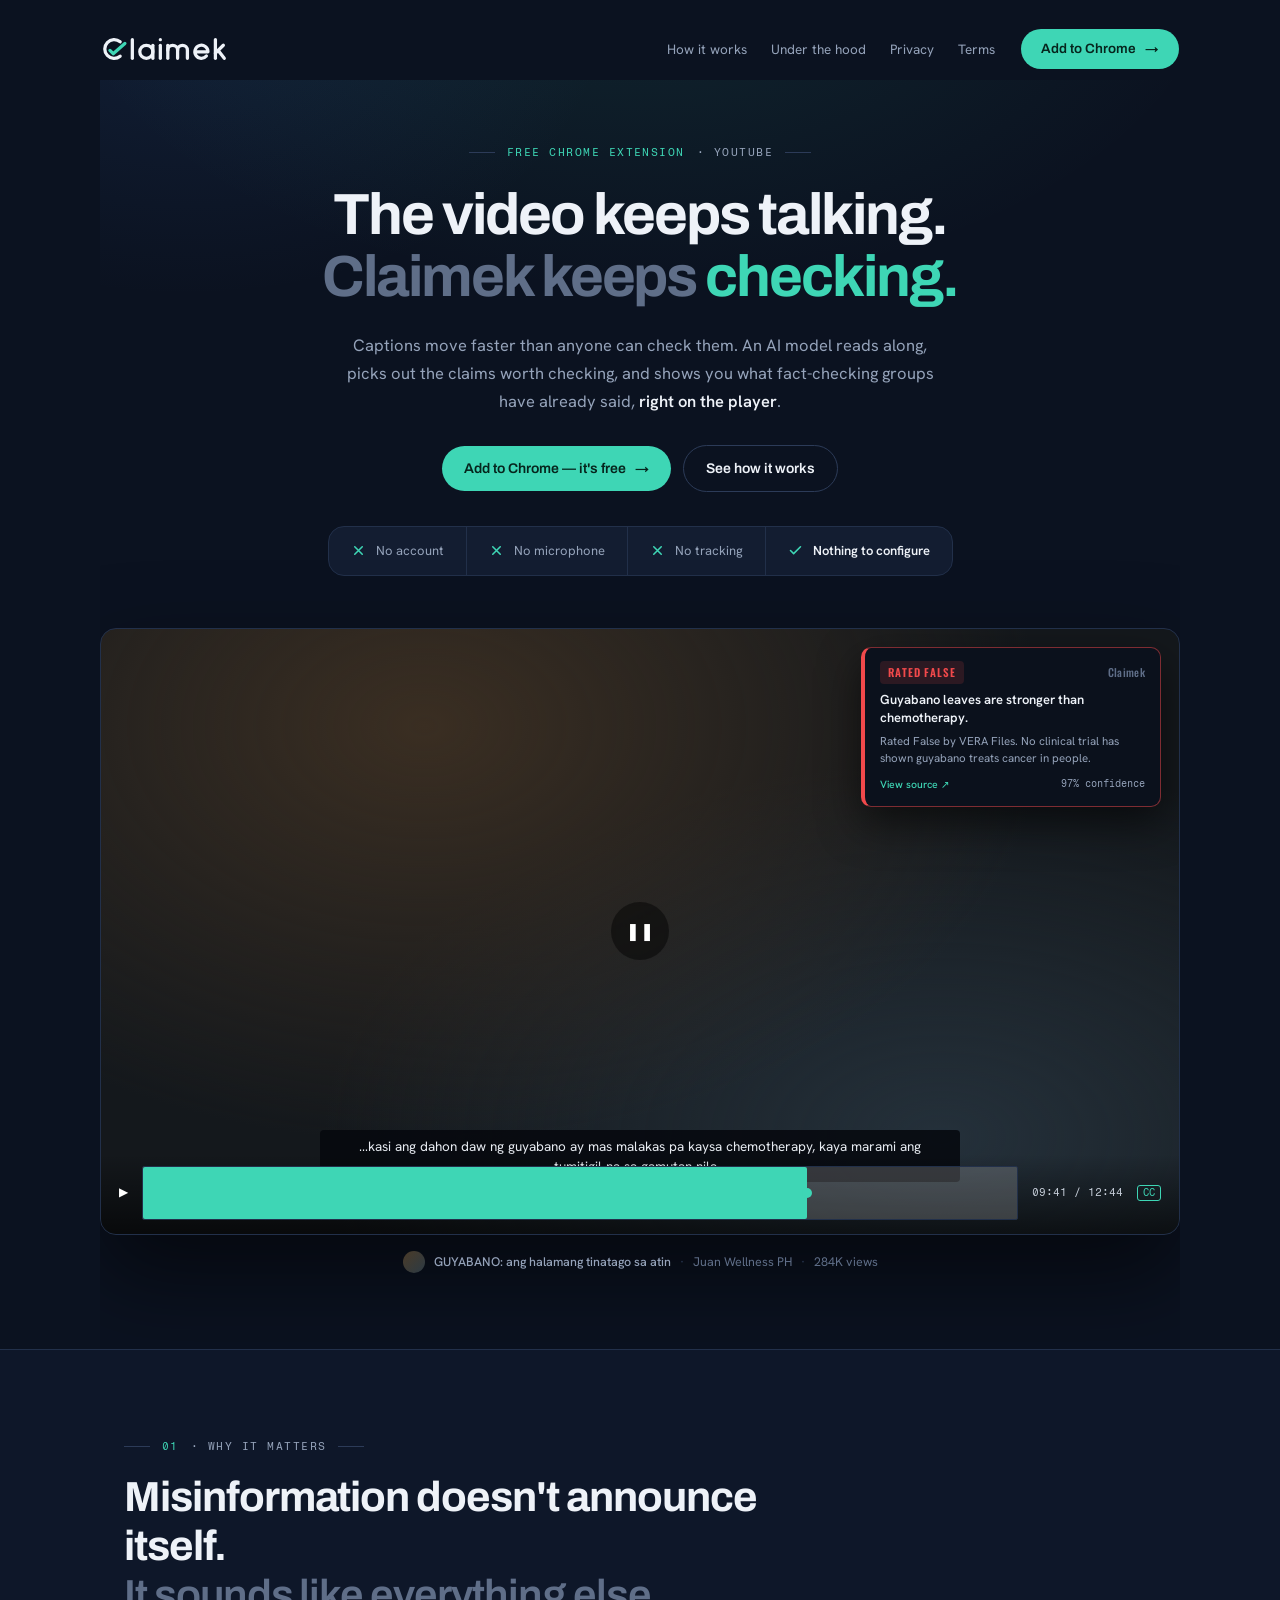
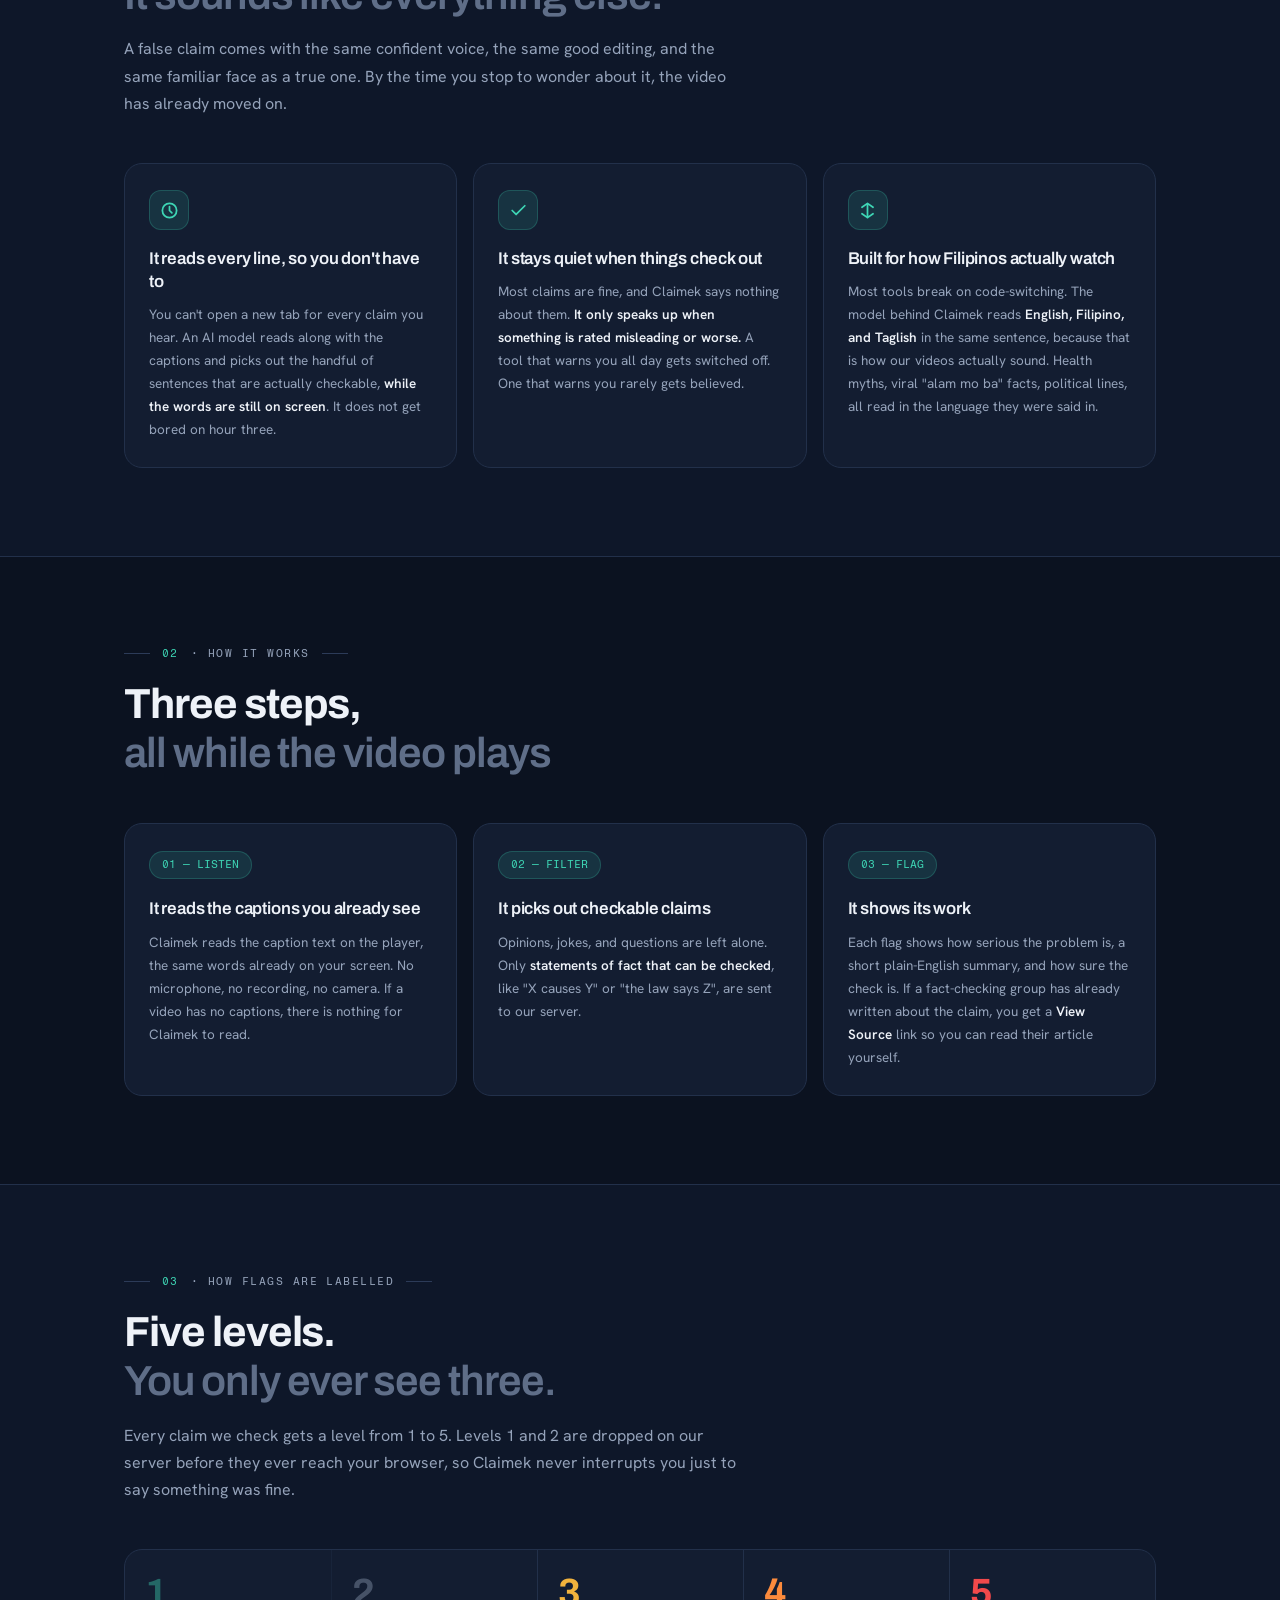
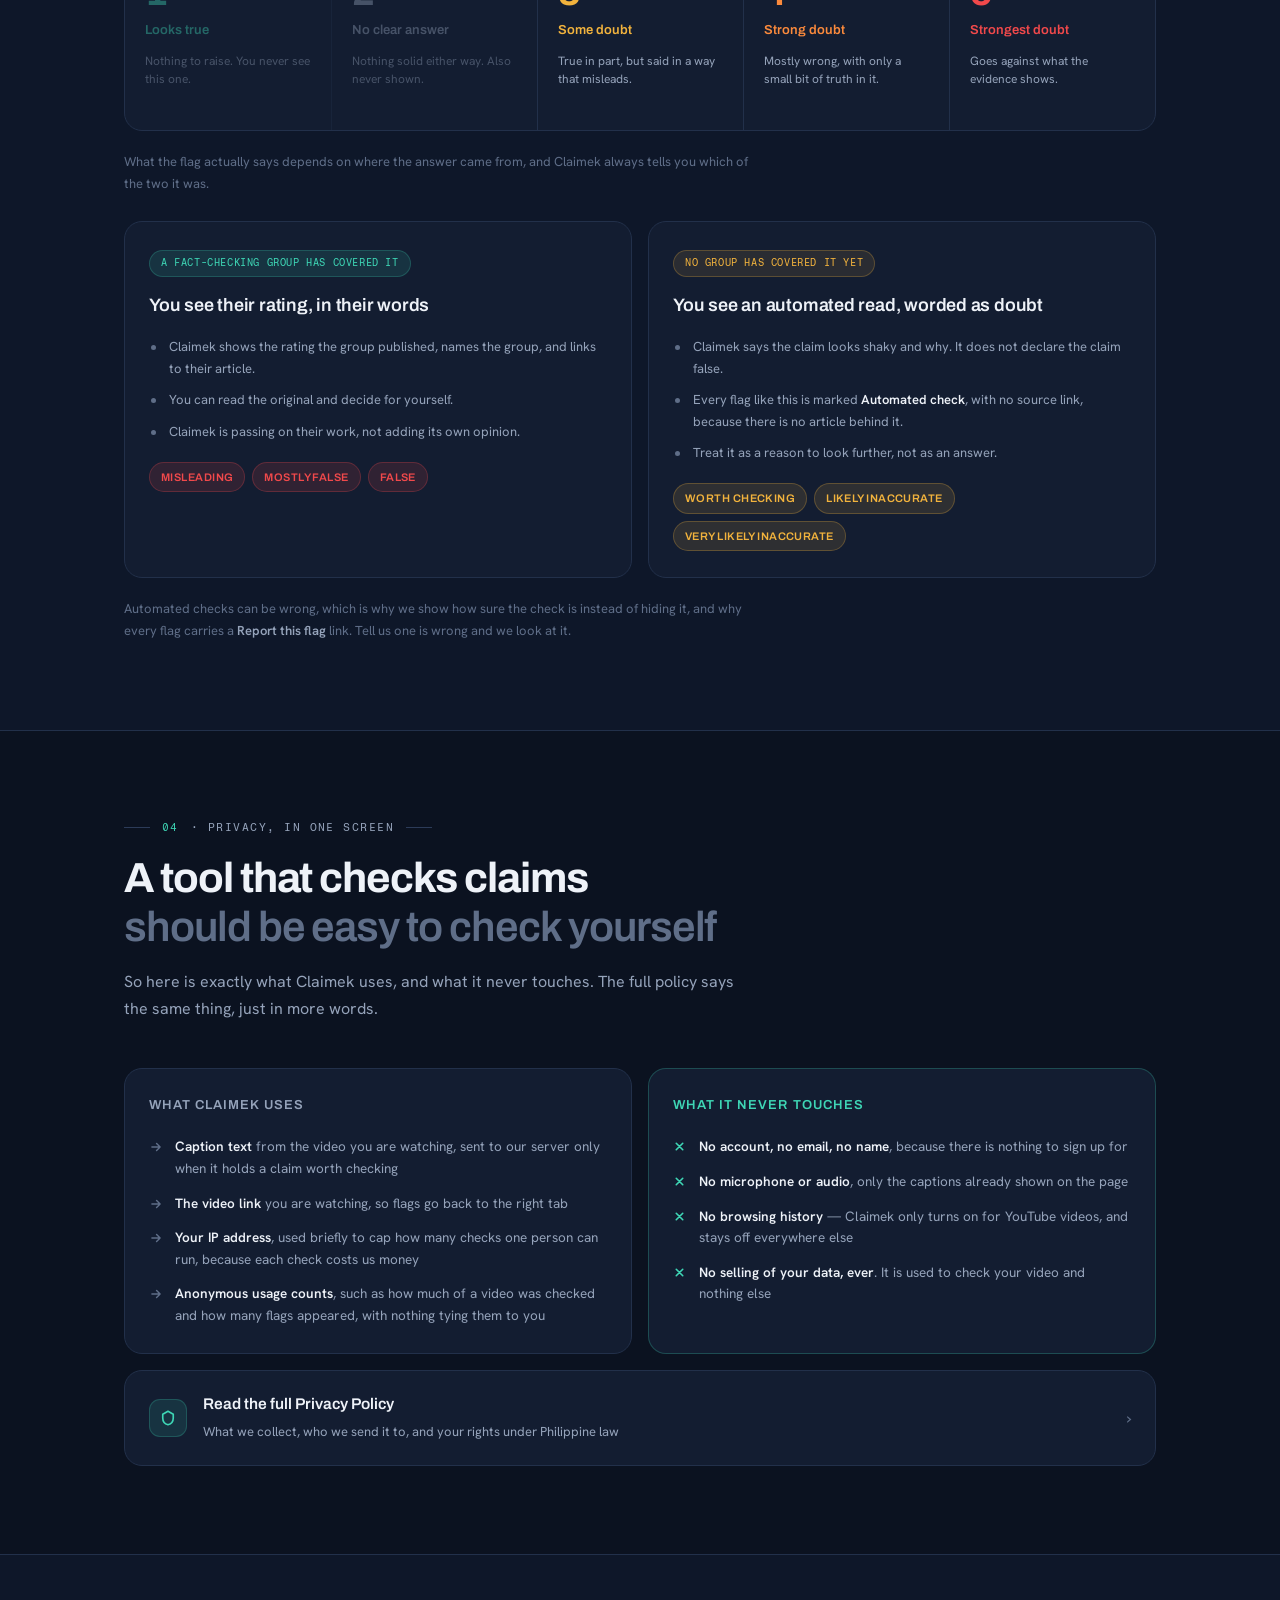
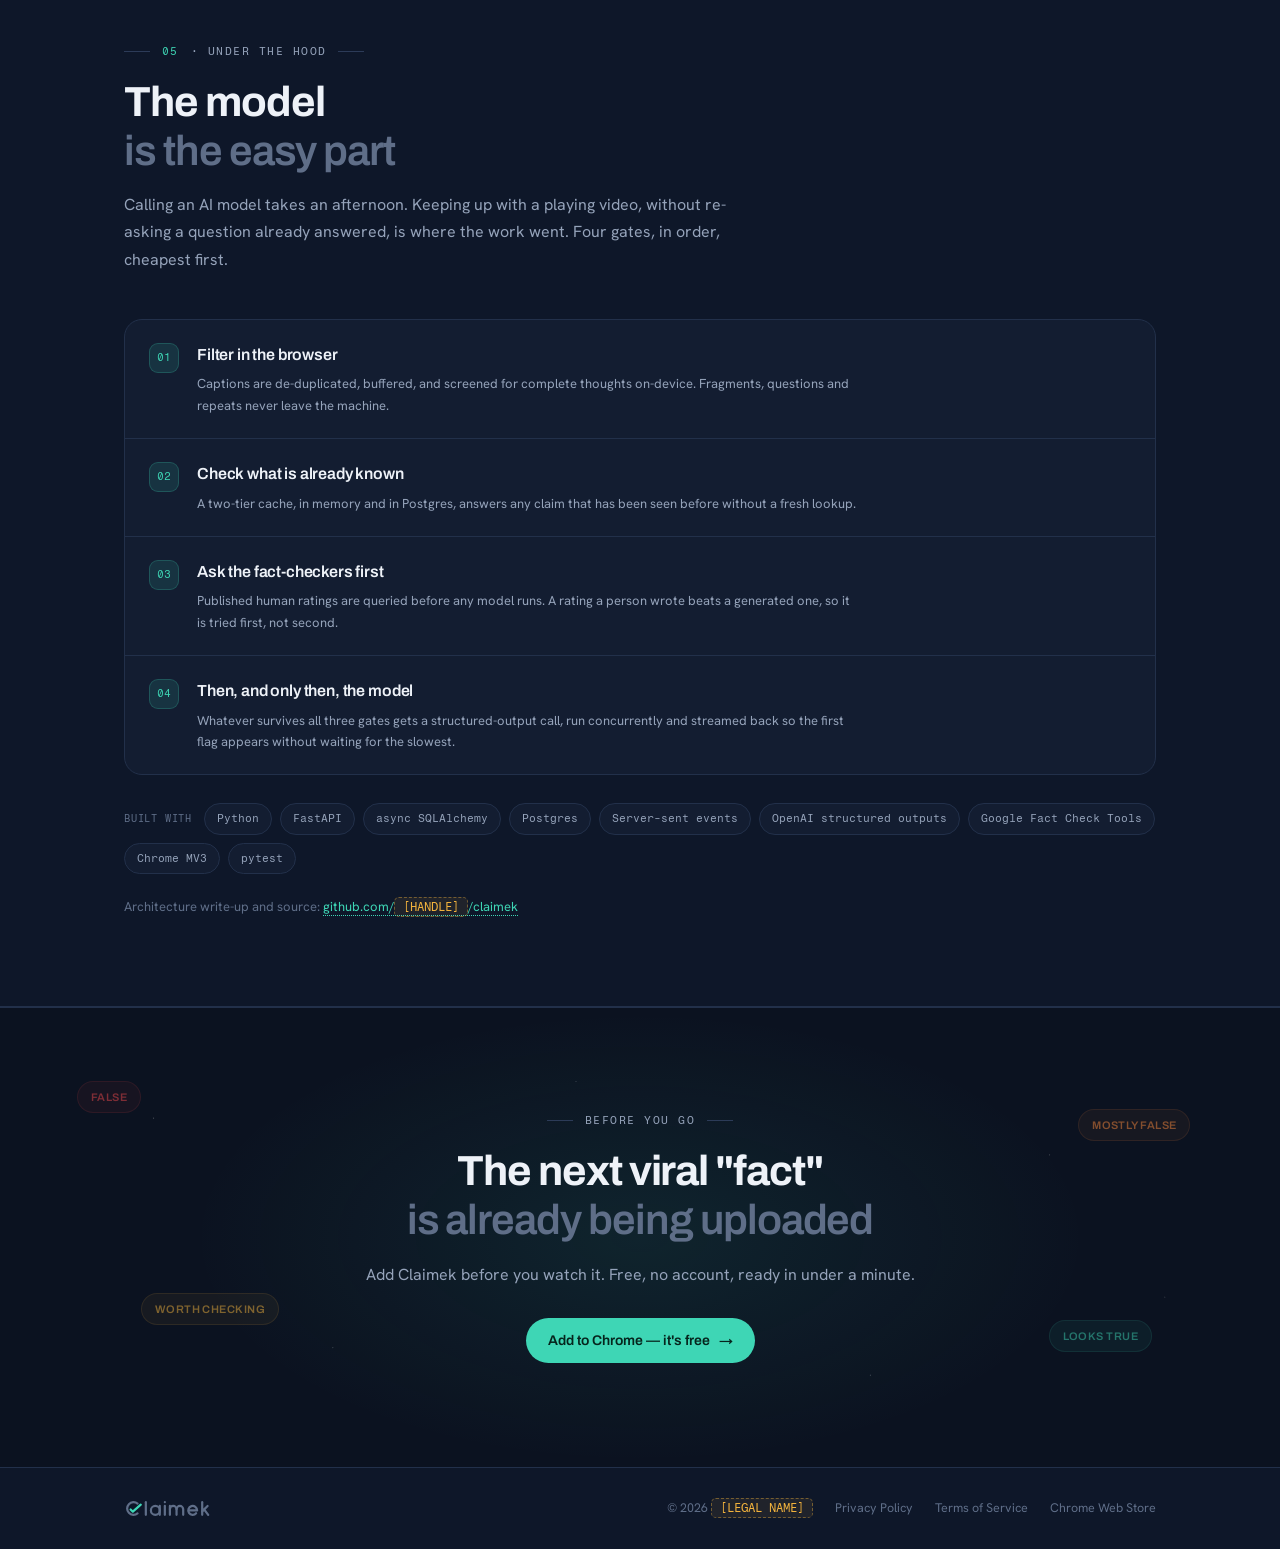
==== index.html @ 35670434 "init push" ====
<!DOCTYPE html>
<html lang="en">
<head>
<meta charset="UTF-8">
<meta name="viewport" content="width=device-width, initial-scale=1.0">
<meta name="theme-color" content="#0B1220">
<title>Claimek — Catch shaky claims while you watch</title>
<meta name="description" content="A free Chrome extension that reads YouTube captions, finds the claims worth checking, and shows what fact-checking groups have already said. English, Filipino and Taglish.">
<link rel="canonical" href="https://claimek.com/">
<meta property="og:title" content="Claimek — Catch shaky claims while you watch">
<meta property="og:description" content="A free Chrome extension that reads YouTube captions, finds the claims worth checking, and shows what fact-checking groups have already said. English, Filipino and Taglish.">
<meta property="og:url" content="https://claimek.com/">
<meta property="og:type" content="website">
<link rel="icon" href="/favicon.svg" type="image/svg+xml">
<link rel="apple-touch-icon" href="/assets/claimek-mark.svg">
<meta property="og:image" content="https://claimek.com/assets/og-image.png">
<meta property="og:image:width" content="1200">
<meta property="og:image:height" content="630">
<meta property="og:site_name" content="Claimek">
<meta name="twitter:card" content="summary_large_image">
<meta name="twitter:image" content="https://claimek.com/assets/og-image.png">
<link rel="preconnect" href="https://fonts.googleapis.com">
<link rel="preconnect" href="https://fonts.gstatic.com" crossorigin>
<link href="https://fonts.googleapis.com/css2?family=Oswald:wght@500;600&family=Archivo:wght@500;600;700&family=Hanken+Grotesk:wght@400;500;600;700&family=Fragment+Mono&display=swap" rel="stylesheet">
<link rel="stylesheet" href="/style.css">
</head>
<body>

<div class="navwrap">
  <nav class="nav" aria-label="Main">
    <a class="logo" href="/" aria-label="Claimek home">
      <svg width="128" height="28" viewBox="0 0 548 120" role="img" aria-label="Claimek" style="color:#EEF2F8">
        <g fill="none" stroke-width="14" stroke-linecap="round" stroke-linejoin="round">
          <g stroke="currentColor">
            <path d="M81.7 29.4 A40 40 0 1 0 81.7 90.6"/><path d="M134 20 V100"/>
            <circle cx="194" cy="72" r="28"/><path d="M222 44 V100"/>
            <path d="M254 44 V100"/><circle cx="254" cy="20" r="7" fill="currentColor" stroke="none"/>
            <path d="M286 100 V44"/><path d="M286 65 A21 21 0 0 1 328 65 V100"/><path d="M328 65 A21 21 0 0 1 370 65 V100"/>
            <path d="M402 72 H458 A28 28 0 1 0 451.4 90"/>
            <path d="M490 20 V100"/><path d="M524 44 L490 78"/><path d="M502 66 L528 100"/>
          </g>
          <path d="M38 66 L52 80 L102 36" stroke="#3ED6B5"/>
        </g>
      </svg>
    </a>
    <div class="navlinks">
      <a href="#how" class="hide-m">How it works</a>
      <a href="#build" class="hide-m">Under the hood</a>
      <a href="/privacy">Privacy</a>
      <a href="/terms">Terms</a>
    </div>
    <a class="btn btn--nav" href="https://chromewebstore.google.com/" target="_blank" rel="noopener">
      Add to Chrome <span class="arw">→</span>
    </a>
  </nav>
</div>

<main>

  <div class="wrap hero">
    <div class="eyebrow"><span class="n">Free Chrome extension</span> · YouTube</div>

    <h1>The video keeps talking.<span class="soft">Claimek keeps <em>checking.</em></span></h1>

    <p class="hero-sub">
      Captions move faster than anyone can check them. An AI model reads along,
      picks out the claims worth checking, and shows you what fact-checking
      groups have already said, <b>right on the player</b>.
    </p>

    <div class="cta-row">
      <a class="btn" href="https://chromewebstore.google.com/" target="_blank" rel="noopener">
        Add to Chrome — it's free <span class="arw">→</span>
      </a>
      <a class="btn btn--ghost" href="#how">See how it works</a>
    </div>

    <div class="trustbar">
      <div class="tb">
        <svg width="15" height="15" viewBox="0 0 24 24" fill="none" stroke="#3ED6B5" stroke-width="2.5" stroke-linecap="round"><path d="M18 6 6 18M6 6l12 12"/></svg>
        <span>No account</span>
      </div>
      <div class="tb">
        <svg width="15" height="15" viewBox="0 0 24 24" fill="none" stroke="#3ED6B5" stroke-width="2.5" stroke-linecap="round"><path d="M18 6 6 18M6 6l12 12"/></svg>
        <span>No microphone</span>
      </div>
      <div class="tb">
        <svg width="15" height="15" viewBox="0 0 24 24" fill="none" stroke="#3ED6B5" stroke-width="2.5" stroke-linecap="round"><path d="M18 6 6 18M6 6l12 12"/></svg>
        <span>No tracking</span>
      </div>
      <div class="tb">
        <svg width="15" height="15" viewBox="0 0 24 24" fill="none" stroke="#3ED6B5" stroke-width="2.5" stroke-linecap="round" stroke-linejoin="round"><path d="M4 12l5 5L20 6"/></svg>
        <span><b>Nothing to configure</b></span>
      </div>
    </div>

    <div class="frame" aria-label="Product demonstration">
      <div class="ovl">
        <div class="row1">
          <span class="sev">RATED FALSE</span>
          <span class="brand">Claimek</span>
        </div>
        <div class="claim">Guyabano leaves are stronger than chemotherapy.</div>
        <div class="verdict">Rated False by VERA Files. No clinical trial has shown guyabano treats cancer in people.</div>
        <div class="row2">
          <a class="ovlsrc" href="#">View source ↗</a>
          <span class="conf">97% confidence</span>
        </div>
      </div>
      <div class="playglyph">❚❚</div>
      <div class="livecap">
        <span>…kasi ang dahon daw ng guyabano ay mas malakas pa kaysa chemotherapy, kaya marami ang tumitigil na sa gamutan nila…</span>
      </div>
      <div class="ctrl">
        <span class="play">▶</span>
        <div class="track"><div class="fill"></div><div class="dot"></div></div>
        <span class="tc">09:41 / 12:44</span>
        <span class="ccb">CC</span>
      </div>
    </div>

    <div class="vmeta">
      <span class="vav"></span>
      <span class="vtitle">GUYABANO: ang halamang tinatago sa atin</span>
      <span class="vdot">·</span>
      <span class="vchan">Juan Wellness PH</span>
      <span class="vdot">·</span>
      <span class="vviews">284K views</span>
    </div>
  </div>

  <section id="why" class="band">
    <div class="wrap">
      <div class="eyebrow"><span class="n">01</span> · Why it matters</div>
      <h2>Misinformation doesn't announce itself.<span class="soft">It sounds like everything else.</span></h2>
      <p class="lede">
        A false claim comes with the same confident voice, the same good editing,
        and the same familiar face as a true one. By the time you stop to wonder
        about it, the video has already moved on.
      </p>
      <div class="cards3">
        <div class="card">
          <div class="ico"><svg width="19" height="19" viewBox="0 0 24 24" fill="none" stroke="#3ED6B5" stroke-width="2.2" stroke-linecap="round"><circle cx="12" cy="12" r="9"/><path d="M12 7v5l3 3"/></svg></div>
          <h3>It reads every line, so you don't have to</h3>
          <p>You can't open a new tab for every claim you hear. An AI model reads along with the captions and picks out the handful of sentences that are actually checkable, <b>while the words are still on screen</b>. It does not get bored on hour three.</p>
        </div>
        <div class="card">
          <div class="ico"><svg width="19" height="19" viewBox="0 0 24 24" fill="none" stroke="#3ED6B5" stroke-width="2.2" stroke-linecap="round" stroke-linejoin="round"><path d="M4 12l5 5L20 6"/></svg></div>
          <h3>It stays quiet when things check out</h3>
          <p>Most claims are fine, and Claimek says nothing about them. <b>It only speaks up when something is rated misleading or worse.</b> A tool that warns you all day gets switched off. One that warns you rarely gets believed.</p>
        </div>
        <div class="card">
          <div class="ico"><svg width="19" height="19" viewBox="0 0 24 24" fill="none" stroke="#3ED6B5" stroke-width="2.2" stroke-linecap="round" stroke-linejoin="round"><path d="M12 3v18M5 8l7-5 7 5M5 16l7 5 7-5"/></svg></div>
          <h3>Built for how Filipinos actually watch</h3>
          <p>Most tools break on code-switching. The model behind Claimek reads <b>English, Filipino, and Taglish</b> in the same sentence, because that is how our videos actually sound. Health myths, viral "alam mo ba" facts, political lines, all read in the language they were said in.</p>
        </div>
      </div>
    </div>
  </section>

  <section id="how">
    <div class="wrap">
      <div class="eyebrow"><span class="n">02</span> · How it works</div>
      <h2>Three steps,<span class="soft">all while the video plays</span></h2>
      <div class="steps">
        <div class="step">
          <span class="stepn">01 — LISTEN</span>
          <h3>It reads the captions you already see</h3>
          <p>Claimek reads the caption text on the player, the same words already on your screen. No microphone, no recording, no camera. If a video has no captions, there is nothing for Claimek to read.</p>
        </div>
        <div class="step">
          <span class="stepn">02 — FILTER</span>
          <h3>It picks out checkable claims</h3>
          <p>Opinions, jokes, and questions are left alone. Only <b>statements of fact that can be checked</b>, like "X causes Y" or "the law says Z", are sent to our server.</p>
        </div>
        <div class="step">
          <span class="stepn">03 — FLAG</span>
          <h3>It shows its work</h3>
          <p>Each flag shows how serious the problem is, a short plain-English summary, and how sure the check is. If a fact-checking group has already written about the claim, you get a <b>View Source</b> link so you can read their article yourself.</p>
        </div>
      </div>
    </div>
  </section>

  <section id="scale" class="band">
    <div class="wrap">
      <div class="eyebrow"><span class="n">03</span> · How flags are labelled</div>
      <h2>Five levels.<span class="soft">You only ever see three.</span></h2>
      <p class="lede">
        Every claim we check gets a level from 1 to 5. Levels 1 and 2 are dropped on
        our server before they ever reach your browser, so Claimek never interrupts
        you just to say something was fine.
      </p>

      <div class="meter">
        <div class="band b1 quiet">
          <div class="num">1</div>
          <div class="lbl">Looks true</div>
          <p>Nothing to raise. You never see this one.</p>
        </div>
        <div class="band b2 quiet">
          <div class="num">2</div>
          <div class="lbl">No clear answer</div>
          <p>Nothing solid either way. Also never shown.</p>
        </div>
        <div class="band b3">
          <div class="num">3</div>
          <div class="lbl">Some doubt</div>
          <p>True in part, but said in a way that misleads.</p>
        </div>
        <div class="band b4">
          <div class="num">4</div>
          <div class="lbl">Strong doubt</div>
          <p>Mostly wrong, with only a small bit of truth in it.</p>
        </div>
        <div class="band b5">
          <div class="num">5</div>
          <div class="lbl">Strongest doubt</div>
          <p>Goes against what the evidence shows.</p>
        </div>
      </div>

      <p class="meter-note">
        What the flag actually says depends on where the answer came from, and
        Claimek always tells you which of the two it was.
      </p>

      <div class="tracks">
        <div class="track">
          <span class="when">A fact-checking group has covered it</span>
          <h3>You see their rating, in their words</h3>
          <ul>
            <li>Claimek shows the rating the group published, names the group, and links to their article.</li>
            <li>You can read the original and decide for yourself.</li>
            <li>Claimek is passing on their work, not adding its own opinion.</li>
          </ul>
          <div class="chipline">
            <span class="chip src">MISLEADING</span>
            <span class="chip src">MOSTLY FALSE</span>
            <span class="chip src">FALSE</span>
          </div>
        </div>
        <div class="track auto">
          <span class="when">No group has covered it yet</span>
          <h3>You see an automated read, worded as doubt</h3>
          <ul>
            <li>Claimek says the claim looks shaky and why. It does not declare the claim false.</li>
            <li>Every flag like this is marked <b>Automated check</b>, with no source link, because there is no article behind it.</li>
            <li>Treat it as a reason to look further, not as an answer.</li>
          </ul>
          <div class="chipline">
            <span class="chip ai">WORTH CHECKING</span>
            <span class="chip ai">LIKELY INACCURATE</span>
            <span class="chip ai">VERY LIKELY INACCURATE</span>
          </div>
        </div>
      </div>

      <p class="meter-note">
        Automated checks can be wrong, which is why we show how sure the check is
        instead of hiding it, and why every flag carries a <b>Report this flag</b>
        link. Tell us one is wrong and we look at it.
      </p>
    </div>
  </section>

  <section id="privacy-teaser">
    <div class="wrap">
      <div class="eyebrow"><span class="n">04</span> · Privacy, in one screen</div>
      <h2>A tool that checks claims<span class="soft">should be easy to check yourself</span></h2>
      <p class="lede">
        So here is exactly what Claimek uses, and what it never touches. The full
        policy says the same thing, just in more words.
      </p>
      <div class="trust">
        <div class="tcol sees">
          <h3>What Claimek uses</h3>
          <ul>
            <li><svg width="14" height="14" viewBox="0 0 24 24" fill="none" stroke="#5F6E88" stroke-width="2.5" stroke-linecap="round" stroke-linejoin="round"><path d="M5 12h14M13 6l6 6-6 6"/></svg><b>Caption text</b> from the video you are watching, sent to our server only when it holds a claim worth checking</li>
            <li><svg width="14" height="14" viewBox="0 0 24 24" fill="none" stroke="#5F6E88" stroke-width="2.5" stroke-linecap="round" stroke-linejoin="round"><path d="M5 12h14M13 6l6 6-6 6"/></svg><b>The video link</b> you are watching, so flags go back to the right tab</li>
            <li><svg width="14" height="14" viewBox="0 0 24 24" fill="none" stroke="#5F6E88" stroke-width="2.5" stroke-linecap="round" stroke-linejoin="round"><path d="M5 12h14M13 6l6 6-6 6"/></svg><b>Your IP address</b>, used briefly to cap how many checks one person can run, because each check costs us money</li>
            <li><svg width="14" height="14" viewBox="0 0 24 24" fill="none" stroke="#5F6E88" stroke-width="2.5" stroke-linecap="round" stroke-linejoin="round"><path d="M5 12h14M13 6l6 6-6 6"/></svg><b>Anonymous usage counts</b>, such as how much of a video was checked and how many flags appeared, with nothing tying them to you</li>
          </ul>
        </div>
        <div class="tcol never">
          <h3>What it never touches</h3>
          <ul>
            <li><svg width="13" height="13" viewBox="0 0 24 24" fill="none" stroke="#3ED6B5" stroke-width="3" stroke-linecap="round"><path d="M18 6 6 18M6 6l12 12"/></svg><b>No account, no email, no name</b>, because there is nothing to sign up for</li>
            <li><svg width="13" height="13" viewBox="0 0 24 24" fill="none" stroke="#3ED6B5" stroke-width="3" stroke-linecap="round"><path d="M18 6 6 18M6 6l12 12"/></svg><b>No microphone or audio</b>, only the captions already shown on the page</li>
            <li><svg width="13" height="13" viewBox="0 0 24 24" fill="none" stroke="#3ED6B5" stroke-width="3" stroke-linecap="round"><path d="M18 6 6 18M6 6l12 12"/></svg><b>No browsing history</b> — Claimek only turns on for YouTube videos, and stays off everywhere else</li>
            <li><svg width="13" height="13" viewBox="0 0 24 24" fill="none" stroke="#3ED6B5" stroke-width="3" stroke-linecap="round"><path d="M18 6 6 18M6 6l12 12"/></svg><b>No selling of your data, ever</b>. It is used to check your video and nothing else</li>
          </ul>
        </div>
      </div>

      <a class="banner" href="/privacy">
        <div class="bico"><svg width="18" height="18" viewBox="0 0 24 24" fill="none" stroke="#3ED6B5" stroke-width="2.2" stroke-linecap="round" stroke-linejoin="round"><path d="M12 3l7 4v5c0 4.5-3 8-7 9-4-1-7-4.5-7-9V7z"/></svg></div>
        <div class="btxt">
          <strong>Read the full Privacy Policy</strong>
          <span>What we collect, who we send it to, and your rights under Philippine law</span>
        </div>
        <span class="bchev">›</span>
      </a>
    </div>
  </section>

  <section id="build" class="band">
    <div class="wrap">
      <div class="eyebrow"><span class="n">05</span> · Under the hood</div>
      <h2>The model<span class="soft">is the easy part</span></h2>
      <p class="lede">
        Calling an AI model takes an afternoon. Keeping up with a playing video,
        without re-asking a question already answered, is where the work went.
        Four gates, in order, cheapest first.
      </p>

      <div class="pipe">
        <div class="pipe-stage">
          <div class="ps-n">01</div>
          <div class="ps-body">
            <h4>Filter in the browser</h4>
            <p>Captions are de-duplicated, buffered, and screened for complete thoughts on-device. Fragments, questions and repeats never leave the machine.</p>
          </div>
        </div>
        <div class="pipe-stage">
          <div class="ps-n">02</div>
          <div class="ps-body">
            <h4>Check what is already known</h4>
            <p>A two-tier cache, in memory and in Postgres, answers any claim that has been seen before without a fresh lookup.</p>
          </div>
        </div>
        <div class="pipe-stage">
          <div class="ps-n">03</div>
          <div class="ps-body">
            <h4>Ask the fact-checkers first</h4>
            <p>Published human ratings are queried before any model runs. A rating a person wrote beats a generated one, so it is tried first, not second.</p>
          </div>
        </div>
        <div class="pipe-stage">
          <div class="ps-n">04</div>
          <div class="ps-body">
            <h4>Then, and only then, the model</h4>
            <p>Whatever survives all three gates gets a structured-output call, run concurrently and streamed back so the first flag appears without waiting for the slowest.</p>
          </div>
        </div>
      </div>

      <div class="stack">
        <span class="st-label">Built with</span>
        <span class="st">Python</span><span class="st">FastAPI</span><span class="st">async SQLAlchemy</span><span class="st">Postgres</span><span class="st">Server-sent events</span><span class="st">OpenAI structured outputs</span><span class="st">Google Fact Check Tools</span><span class="st">Chrome MV3</span><span class="st">pytest</span>
      </div>

      <p class="srcline">
        Architecture write-up and source:
        <a class="srclink" href="#">github.com/<span class="placeholder">[HANDLE]</span>/claimek</a>
      </p>
    </div>
  </section>

  <section class="final">
    <span class="floatchip fc1">FALSE</span>
    <span class="floatchip fc2">WORTH CHECKING</span>
    <span class="floatchip fc3">MOSTLY FALSE</span>
    <span class="floatchip fc4">LOOKS TRUE</span>
    <div class="wrap">
      <div class="eyebrow center">Before you go</div>
      <h2>The next viral "fact"<span class="soft">is already being uploaded</span></h2>
      <p class="lede">Add Claimek before you watch it. Free, no account, ready in under a minute.</p>
      <a class="btn" href="https://chromewebstore.google.com/" target="_blank" rel="noopener">
        Add to Chrome — it's free <span class="arw">→</span>
      </a>
    </div>
  </section>

</main>

<footer>
  <div class="wrap foot">
    <div class="flogo">
      <svg width="88" height="19" viewBox="0 0 548 120" role="img" aria-label="Claimek" style="color:#5F6E88">
        <g fill="none" stroke-width="14" stroke-linecap="round" stroke-linejoin="round">
          <g stroke="currentColor">
            <path d="M81.7 29.4 A40 40 0 1 0 81.7 90.6"/><path d="M134 20 V100"/>
            <circle cx="194" cy="72" r="28"/><path d="M222 44 V100"/>
            <path d="M254 44 V100"/><circle cx="254" cy="20" r="7" fill="currentColor" stroke="none"/>
            <path d="M286 100 V44"/><path d="M286 65 A21 21 0 0 1 328 65 V100"/><path d="M328 65 A21 21 0 0 1 370 65 V100"/>
            <path d="M402 72 H458 A28 28 0 1 0 451.4 90"/>
            <path d="M490 20 V100"/><path d="M524 44 L490 78"/><path d="M502 66 L528 100"/>
          </g>
          <path d="M38 66 L52 80 L102 36" stroke="#3ED6B5"/>
        </g>
      </svg>
    </div>
    <span>© 2026 <span class="placeholder">[LEGAL NAME]</span></span>
    <a href="/privacy">Privacy Policy</a>
    <a href="/terms">Terms of Service</a>
    <a href="https://chromewebstore.google.com/" target="_blank" rel="noopener">Chrome Web Store</a>
  </div>
</footer>
<script>
  (function(){
    var navwrap = document.querySelector('.navwrap');
    function syncNav(){ navwrap.classList.toggle('stuck', window.scrollY > 10); }
    window.addEventListener('scroll', syncNav, { passive:true });
    syncNav();
  })();
</script>
</body>
</html>
---- style.css ----
:root{
    color-scheme:dark;
    --bg:#0B1220;              /* deep navy ground */
    --bg-2:#0E1729;            /* raised band */
    --panel:#131D31;           /* cards */
    --panel-2:#18233A;         /* hover / inner */
    --line:#22304A;            /* hairlines */
    --line-2:#2C3B58;
    --ink:#EEF2F8;
    --mut:#95A3BA;
    --dim:#5F6E88;
    --teal:#3ED6B5;            /* brand accent */
    --teal-ink:#06251D;
    --teal-dim:rgba(62,214,181,.12);
    --boxink:rgba(5,8,14,.85);
    --w3:#F2B33D;
    --w4:#FB8A3C;
    --w5:#F1494B;
    --cap:'Oswald',sans-serif;                     /* video surface only */
    --head:'Archivo',system-ui,sans-serif;
    --body:'Hanken Grotesk',system-ui,sans-serif;
    --tc:'Fragment Mono',ui-monospace,monospace;
  }

  *{margin:0;padding:0;box-sizing:border-box}
  html{scroll-behavior:smooth;scroll-padding-top:96px}
  body{
    background:var(--bg);
    color:var(--ink);
    font-family:var(--body);
    line-height:1.65;
    -webkit-font-smoothing:antialiased;
  }
  a{color:inherit}
  ::selection{background:rgba(62,214,181,.3)}

  .wrap{max-width:1080px;margin:0 auto;padding:0 24px}

  /* ── Floating pill nav ──────────────────────────── */
  .navwrap{position:sticky;top:0;z-index:60;padding:18px 24px 0;transition:padding .28s ease}
  .nav{
    max-width:1080px;margin:0 auto;
    display:flex;align-items:center;gap:26px;
    /* at the top of the page the bar is simply part of the hero */
    background:transparent;
    border:1px solid transparent;
    border-radius:44px;
    padding:10px 0;
    box-shadow:none;
    transition:background .28s ease,border-color .28s ease,
               box-shadow .28s ease,padding .28s ease,backdrop-filter .28s ease;
  }
  /* once the page scrolls, it detaches into a floating pill */
  .navwrap.stuck{padding:12px 24px 0}
  .navwrap.stuck .nav{
    background:rgba(19,29,49,.88);
    backdrop-filter:blur(14px);
    border-color:var(--line);
    padding:9px 9px 9px 24px;
    box-shadow:0 10px 30px rgba(0,0,0,.38);
  }
  .logo{display:flex;align-items:center;margin-right:auto;text-decoration:none}
  .logo svg{display:block}
  .navlinks{display:flex;align-items:center;gap:24px;font-size:13.5px;color:var(--mut)}
  .navlinks a{text-decoration:none;transition:color .15s}
  .navlinks a:hover,.navlinks a:focus-visible{color:var(--ink)}
  .navlinks a:focus-visible{outline:2px solid var(--teal);outline-offset:4px;border-radius:3px}

  .btn{
    display:inline-flex;align-items:center;gap:9px;
    font-family:var(--head);font-weight:600;font-size:14px;
    background:var(--teal);color:var(--teal-ink);
    padding:11px 22px;border-radius:99px;
    text-decoration:none;border:none;cursor:pointer;
    transition:transform .16s,box-shadow .16s,filter .16s;
  }
  .btn:hover{transform:translateY(-1px);box-shadow:0 10px 26px rgba(62,214,181,.26);filter:brightness(1.05)}
  .btn:focus-visible{outline:2px solid var(--ink);outline-offset:3px}
  .btn .arw{transition:transform .16s}
  .btn:hover .arw{transform:translateX(3px)}
  .btn--nav{padding:9px 20px;font-size:13.5px}
  .btn--ghost{
    background:transparent;color:var(--ink);
    border:1px solid var(--line-2);
  }
  .btn--ghost:hover{background:var(--panel-2);box-shadow:none;border-color:var(--dim)}

  /* ── Eyebrow (flanked rule) ─────────────────────── */
  .eyebrow{
    display:flex;align-items:center;gap:12px;
    font-family:var(--tc);font-size:10.5px;
    letter-spacing:.14em;text-transform:uppercase;color:var(--mut);
    margin-bottom:18px;
  }
  .eyebrow::before,.eyebrow::after{
    content:'';height:1px;width:26px;background:var(--line-2);flex:none;
  }
  .eyebrow.center{justify-content:center}
  .eyebrow .n{color:var(--teal)}

  /* ── Headings ───────────────────────────────────── */
  h2{
    font-family:var(--head);font-weight:700;
    font-size:clamp(27px,4vw,42px);
    line-height:1.16;letter-spacing:-.025em;
    max-width:720px;margin-bottom:16px;
  }
  h2 .soft{color:var(--dim);font-weight:600;display:block}
  .lede{font-size:16px;color:var(--mut);max-width:620px;line-height:1.7}
  .lede b{color:var(--ink);font-weight:600}

  section{padding:88px 0}
  section.band{background:var(--bg-2);border-top:1px solid var(--line);border-bottom:1px solid var(--line)}

  /* ── Hero ───────────────────────────────────────── */
  .hero{padding:64px 0 76px;text-align:center;position:relative;overflow:hidden}
  .hero::before{
    content:'';position:absolute;inset:-10% -20% auto;height:520px;
    background:
      radial-gradient(ellipse 60% 100% at 50% 0%,rgba(62,214,181,.10),transparent 65%),
      radial-gradient(ellipse 40% 80% at 20% 10%,rgba(56,110,190,.14),transparent 70%);
    pointer-events:none;
  }
  .hero > *{position:relative}
  .hero .eyebrow{justify-content:center;margin-bottom:22px}

  .hero h1{
    font-family:var(--head);font-weight:700;
    font-size:clamp(34px,5.6vw,58px);
    line-height:1.08;letter-spacing:-.035em;
    max-width:840px;margin:0 auto 22px;
  }
  .hero h1 .soft{display:block;color:var(--dim)}
  .hero h1 em{font-style:normal;color:var(--teal)}

  .hero-sub{font-size:16.5px;line-height:1.7;color:var(--mut);max-width:590px;margin:0 auto 30px}
  .hero-sub b{color:var(--ink);font-weight:600}

  .cta-row{display:flex;align-items:center;justify-content:center;gap:12px;flex-wrap:wrap}

  /* trust bar */
  .trustbar{
    display:inline-flex;align-items:stretch;
    margin-top:34px;
    background:var(--panel);
    border:1px solid var(--line);
    border-radius:16px;
    overflow:hidden;
  }
  .tb{display:flex;align-items:center;gap:10px;padding:13px 22px;font-size:13px;color:var(--mut)}
  .tb + .tb{border-left:1px solid var(--line)}
  .tb b{color:var(--ink);font-weight:600}
  .tb svg{flex:none}

  /* ── Player frame (video surface — unchanged logic) ── */
  .frame{
    position:relative;margin-top:52px;
    aspect-ratio:16/9;
    border:1px solid var(--line);
    border-radius:16px;overflow:hidden;text-align:left;
    background:
      radial-gradient(ellipse at 30% 16%,#3A2E22 0%,transparent 58%),
      radial-gradient(ellipse at 78% 84%,#24303A 0%,transparent 52%),
      #14181C;
    box-shadow:0 40px 90px rgba(0,0,0,.55);
  }
  .playglyph{
    position:absolute;inset:0;margin:auto;
    width:58px;height:58px;border-radius:50%;
    background:rgba(0,0,0,.45);
    display:grid;place-items:center;color:#fff;font-size:17px;
    backdrop-filter:blur(2px);
  }
  .livecap{position:absolute;left:0;right:0;bottom:52px;display:flex;justify-content:center;padding:0 20px}
  .livecap span{
    background:var(--boxink);
    padding:6px 14px;border-radius:4px;
    font-size:13.5px;line-height:1.5;color:#E7EBF1;
    max-width:640px;text-align:center;
  }
  .ctrl{
    position:absolute;left:0;right:0;bottom:0;
    display:flex;align-items:center;gap:14px;
    padding:12px 18px 14px;
    background:linear-gradient(transparent,rgba(0,0,0,.6));
  }
  .ctrl .play{color:#fff;font-size:12px}
  .ctrl .track{flex:1;height:3px;background:rgba(255,255,255,.18);border-radius:2px;position:relative}
  .ctrl .fill{position:absolute;left:0;top:0;bottom:0;width:76%;background:var(--teal);border-radius:2px}
  .ctrl .dot{position:absolute;left:76%;top:50%;transform:translate(-50%,-50%);width:10px;height:10px;border-radius:50%;background:var(--teal)}
  .ctrl .tc{font-family:var(--tc);font-size:11px;color:#C7CFDA;white-space:nowrap}
  .ccb{font-family:var(--tc);font-size:9.5px;color:var(--teal);border:1px solid var(--teal);border-radius:3px;padding:2px 5px;line-height:1}

  .ovl{
    position:absolute;top:18px;right:18px;z-index:2;
    width:300px;max-width:calc(100% - 36px);
    background:rgba(11,17,29,.95);
    border:1px solid rgba(241,73,75,.5);
    border-left:4px solid var(--w5);
    border-radius:10px;padding:13px 15px;
    backdrop-filter:blur(6px);
    box-shadow:0 16px 40px rgba(0,0,0,.55);
    animation:flagin .5s cubic-bezier(.2,.9,.3,1) both .6s;
  }
  .ovl .row1{display:flex;align-items:center;gap:8px;margin-bottom:7px}
  .ovl .sev{
    font-family:var(--cap);font-size:11px;font-weight:600;letter-spacing:.08em;
    color:var(--w5);background:rgba(241,73,75,.14);
    padding:2px 8px 3px;border-radius:4px;
  }
  .ovl .brand{margin-left:auto;font-family:var(--cap);font-size:11px;font-weight:500;color:var(--dim);letter-spacing:.03em}
  .ovl .claim{font-size:13px;font-weight:600;line-height:1.4;margin-bottom:5px}
  .ovl .verdict{font-size:11.5px;color:var(--mut);line-height:1.5;margin-bottom:9px}
  .ovl .row2{display:flex;align-items:center;font-size:10.5px;color:var(--dim)}
  .ovl .ovlsrc{color:var(--teal);font-weight:500;text-decoration:none}
  .ovl .conf{font-family:var(--tc);font-size:10px;margin-left:auto;color:var(--mut)}

  .vmeta{
    display:flex;align-items:center;justify-content:center;gap:9px;flex-wrap:wrap;
    margin-top:16px;font-size:12.5px;color:var(--dim);
  }
  .vmeta .vav{
    width:22px;height:22px;border-radius:50%;flex:none;
    background:linear-gradient(135deg,#4A3B28,#2C3A44);
  }
  .vmeta .vtitle{color:var(--mut);font-weight:500}
  .vmeta .vdot{color:var(--line-2)}

  /* ── Icon cards ─────────────────────────────────── */
  .cards3{display:grid;grid-template-columns:repeat(3,1fr);gap:16px;margin-top:46px}
  .card{
    background:var(--panel);
    border:1px solid var(--line);
    border-radius:18px;
    padding:26px 24px;
    transition:border-color .18s,transform .18s;
  }
  .card:hover{border-color:var(--line-2);transform:translateY(-2px)}
  .ico{
    width:40px;height:40px;border-radius:12px;
    display:grid;place-items:center;margin-bottom:18px;
    background:var(--teal-dim);border:1px solid rgba(62,214,181,.22);
  }
  .card h3{font-family:var(--head);font-weight:600;font-size:17px;line-height:1.35;letter-spacing:-.01em;margin-bottom:9px}
  .card p{font-size:13.5px;color:var(--mut);line-height:1.7}
  .card p b{color:var(--ink);font-weight:600}

  /* ── Steps ──────────────────────────────────────── */
  .steps{display:grid;grid-template-columns:repeat(3,1fr);gap:16px;margin-top:46px}
  .step{
    background:var(--panel);border:1px solid var(--line);
    border-radius:18px;padding:26px 24px;position:relative;
  }
  .stepn{
    font-family:var(--tc);font-size:11px;color:var(--teal);
    background:var(--teal-dim);border:1px solid rgba(62,214,181,.22);
    border-radius:99px;padding:4px 12px;display:inline-block;margin-bottom:16px;
  }
  .step h3{font-family:var(--head);font-weight:600;font-size:17px;margin-bottom:8px;letter-spacing:-.01em}
  .step p{font-size:13.5px;color:var(--mut);line-height:1.7}
  .step p b{color:var(--ink);font-weight:600}

  /* ── Severity meter (stat-row treatment) ────────── */
  .meter{
    display:grid;grid-template-columns:repeat(5,1fr);
    margin-top:46px;
    background:var(--panel);border:1px solid var(--line);
    border-radius:18px;overflow:hidden;
  }
  .meter .band{padding:24px 20px 26px}
  .meter .band + .band{border-left:1px solid var(--line)}
  .meter .band.quiet{opacity:.4}
  .meter .band p{font-size:12px;color:var(--mut);line-height:1.55;min-height:52px}
  .meter .band .num{
    font-family:var(--head);font-weight:700;font-size:38px;line-height:1;
    letter-spacing:-.03em;margin-bottom:8px;
  }
  .meter .band .lbl{font-family:var(--head);font-weight:600;font-size:13px;margin-bottom:10px}
  .b1 .num{color:var(--teal)}   .b1 .lbl{color:var(--teal)}
  .b2 .num{color:var(--mut)}    .b2 .lbl{color:var(--mut)}
  .b3 .num{color:var(--w3)}     .b3 .lbl{color:var(--w3)}
  .b4 .num{color:var(--w4)}     .b4 .lbl{color:var(--w4)}
  .b5 .num{color:var(--w5)}     .b5 .lbl{color:var(--w5)}

  .meter-note{font-size:13px;color:var(--dim);margin-top:20px;max-width:640px;line-height:1.7}
  .meter-note b{color:var(--mut);font-weight:600}

  /* ── Two tracks ─────────────────────────────────── */
  .tracks{display:grid;grid-template-columns:1fr 1fr;gap:16px;margin-top:26px}
  .track{
    background:var(--panel);border:1px solid var(--line);
    border-radius:18px;padding:26px 24px;
  }
  .track .when{
    display:inline-block;font-family:var(--tc);font-size:10px;
    letter-spacing:.06em;text-transform:uppercase;color:var(--teal);
    background:var(--teal-dim);border:1px solid rgba(62,214,181,.22);
    border-radius:99px;padding:4px 11px;margin-bottom:14px;
  }
  .track.auto .when{color:var(--w3);background:rgba(242,179,61,.1);border-color:rgba(242,179,61,.25)}
  .track h3{font-family:var(--head);font-weight:600;font-size:18px;margin-bottom:16px;letter-spacing:-.012em}
  .track ul{list-style:none;display:flex;flex-direction:column;gap:10px;margin-bottom:20px}
  .track li{font-size:13px;color:var(--mut);padding-left:20px;position:relative;line-height:1.65}
  .track li::before{
    content:'';position:absolute;left:2px;top:9px;
    width:5px;height:5px;border-radius:50%;background:var(--dim);
  }
  .track li b{color:var(--ink);font-weight:600}
  .chipline{display:flex;gap:7px;flex-wrap:wrap}
  .chip{font-family:var(--head);font-size:11px;font-weight:600;letter-spacing:.04em;padding:5px 11px;border-radius:99px}
  .chip.src{color:var(--w5);background:rgba(241,73,75,.13);border:1px solid rgba(241,73,75,.25)}
  .chip.ai{color:var(--w3);background:rgba(242,179,61,.12);border:1px solid rgba(242,179,61,.25)}

  /* ── Privacy split ──────────────────────────────── */
  .trust{display:grid;grid-template-columns:1fr 1fr;gap:16px;margin-top:46px}
  .tcol{background:var(--panel);border:1px solid var(--line);border-radius:18px;padding:26px 24px}
  .tcol.never{border-color:rgba(62,214,181,.25)}
  .tcol h3{
    font-family:var(--head);font-weight:600;font-size:13px;
    letter-spacing:.08em;text-transform:uppercase;margin-bottom:20px;
  }
  .tcol.sees h3{color:var(--mut)}
  .tcol.never h3{color:var(--teal)}
  .tcol ul{list-style:none;display:flex;flex-direction:column;gap:13px}
  .tcol li{font-size:13.5px;color:var(--mut);padding-left:26px;position:relative;line-height:1.6}
  .tcol li b{color:var(--ink);font-weight:600}
  .tcol li svg{position:absolute;left:0;top:4px}

  /* wide banner link */
  .banner{
    display:flex;align-items:center;gap:16px;
    margin-top:16px;
    background:var(--panel);border:1px solid var(--line);
    border-radius:18px;padding:20px 24px;
    text-decoration:none;transition:border-color .18s,background .18s;
  }
  .banner:hover{border-color:var(--teal);background:var(--panel-2)}
  .banner .bico{
    width:38px;height:38px;border-radius:11px;flex:none;
    background:var(--teal-dim);border:1px solid rgba(62,214,181,.22);
    display:grid;place-items:center;
  }
  .banner .btxt strong{display:block;font-family:var(--head);font-weight:600;font-size:15.5px;margin-bottom:2px}
  .banner .btxt span{font-size:13px;color:var(--mut)}
  .banner .bchev{margin-left:auto;color:var(--dim);font-size:18px}

  /* ── Pipeline ───────────────────────────────────── */
  .pipe{margin-top:46px;background:var(--panel);border:1px solid var(--line);border-radius:18px;overflow:hidden}
  .pipe-stage{display:flex;align-items:flex-start;gap:18px;padding:22px 24px}
  .pipe-stage + .pipe-stage{border-top:1px solid var(--line)}
  .ps-n{
    flex:none;width:30px;height:30px;border-radius:9px;margin-top:1px;
    background:var(--teal-dim);border:1px solid rgba(62,214,181,.22);
    color:var(--teal);font-family:var(--tc);font-size:11px;
    display:grid;place-items:center;
  }
  .ps-body h4{font-family:var(--head);font-weight:600;font-size:16px;margin-bottom:5px;letter-spacing:-.01em}
  .ps-body p{font-size:13px;color:var(--mut);line-height:1.65;max-width:660px}

  .stack{display:flex;align-items:center;gap:8px;flex-wrap:wrap;margin-top:28px}
  .st-label{font-family:var(--tc);font-size:10px;letter-spacing:.08em;text-transform:uppercase;color:var(--dim);margin-right:4px}
  .st{
    font-family:var(--tc);font-size:10.5px;color:var(--mut);
    background:var(--panel);border:1px solid var(--line);
    padding:6px 12px;border-radius:99px;
  }
  .srcline{font-size:13px;color:var(--dim);margin-top:22px}
  .srclink{color:var(--teal);text-decoration:none;border-bottom:1px dotted var(--teal)}

  /* ── Final CTA ──────────────────────────────────── */
  .final{
    padding:104px 0;text-align:center;position:relative;overflow:hidden;
    border-top:1px solid var(--line);
  }
  .final::before{
    content:'';position:absolute;inset:0;
    background:
      radial-gradient(ellipse 50% 70% at 50% 50%,rgba(62,214,181,.09),transparent 70%),
      radial-gradient(1px 1px at 12% 24%,rgba(255,255,255,.28),transparent),
      radial-gradient(1px 1px at 82% 32%,rgba(255,255,255,.22),transparent),
      radial-gradient(1px 1px at 26% 74%,rgba(255,255,255,.20),transparent),
      radial-gradient(1px 1px at 68% 80%,rgba(255,255,255,.24),transparent),
      radial-gradient(1px 1px at 45% 16%,rgba(255,255,255,.18),transparent),
      radial-gradient(1px 1px at 91% 63%,rgba(255,255,255,.16),transparent);
    pointer-events:none;
  }
  .final > *{position:relative}
  .final h2{margin:0 auto 16px;max-width:640px}
  .final .lede{margin:0 auto 30px}
  .floatchip{
    position:absolute;font-family:var(--head);font-size:11px;font-weight:600;
    letter-spacing:.04em;padding:6px 13px;border-radius:99px;
    opacity:.5;pointer-events:none;
  }
  .fc1{top:16%;left:6%;color:var(--w5);background:rgba(241,73,75,.1);border:1px solid rgba(241,73,75,.22)}
  .fc2{top:62%;left:11%;color:var(--w3);background:rgba(242,179,61,.1);border:1px solid rgba(242,179,61,.22)}
  .fc3{top:22%;right:7%;color:var(--w4);background:rgba(251,138,60,.1);border:1px solid rgba(251,138,60,.22)}
  .fc4{top:68%;right:10%;color:var(--teal);background:var(--teal-dim);border:1px solid rgba(62,214,181,.22)}

  /* ── Footer ─────────────────────────────────────── */
  footer{border-top:1px solid var(--line);padding:30px 0;background:var(--bg-2)}
  .foot{display:flex;align-items:center;gap:22px;flex-wrap:wrap;font-size:12.5px;color:var(--dim)}
  .foot .flogo{display:flex;align-items:center;margin-right:auto}
  .foot a{text-decoration:none;transition:color .15s}
  .foot a:hover{color:var(--mut)}

  /* ── Legal ──────────────────────────────────────── */
  .legal{padding:56px 0 96px;max-width:740px;margin:0 auto}
  .legal .back{
    display:inline-flex;align-items:center;gap:7px;
    font-family:var(--tc);font-size:11px;color:var(--dim);
    text-decoration:none;margin-bottom:34px;
    border:1px solid var(--line);border-radius:99px;padding:7px 15px;
  }
  .legal .back:hover{color:var(--teal);border-color:var(--teal)}
  .legal h1{font-family:var(--head);font-weight:700;font-size:clamp(28px,4vw,40px);letter-spacing:-.03em;margin-bottom:10px}
  .legal .meta{font-family:var(--tc);font-size:11px;color:var(--dim);margin-bottom:40px}
  .legal h2{font-family:var(--head);font-weight:600;font-size:19px;margin:44px 0 12px;max-width:none;letter-spacing:-.012em}
  .legal p{font-size:14.5px;color:var(--mut);margin-bottom:14px;line-height:1.78}
  .legal p b,.legal li b{color:var(--ink);font-weight:600}
  .legal ul{margin:0 0 14px 20px;color:var(--mut);font-size:14.5px;line-height:1.78}
  .legal li{margin-bottom:9px}
  .legal table{width:100%;border-collapse:collapse;margin:0 0 14px;font-size:13px;
    background:var(--panel);border:1px solid var(--line);border-radius:14px;overflow:hidden}
  .legal th{
    text-align:left;font-family:var(--tc);font-size:10px;
    letter-spacing:.06em;text-transform:uppercase;color:var(--dim);
    padding:12px 14px;border-bottom:1px solid var(--line);
  }
  .legal td{padding:12px 14px;border-bottom:1px solid var(--line);color:var(--mut);vertical-align:top;line-height:1.6}
  .legal tr:last-child td{border-bottom:none}
  .legal td:first-child{color:var(--ink);font-weight:600;white-space:nowrap}
  .callout{
    background:var(--panel);border:1px solid var(--line);
    border-left:3px solid var(--teal);
    border-radius:0 14px 14px 0;padding:18px 20px;margin:0 0 16px;
    font-size:13.5px;color:var(--mut);line-height:1.7;
  }
  .callout b{color:var(--ink)}
  .placeholder{
    font-family:var(--tc);font-size:12px;
    color:var(--w3);background:rgba(242,179,61,.08);
    border:1px dashed rgba(242,179,61,.4);
    padding:2px 8px;border-radius:5px;
  }

  /* ── Mockup annotations ─────────────────────────── */
  .notes-strip{background:#070C16;border-top:2px dashed var(--line);padding:52px 0 68px}
  .notes-strip .tag{font-family:var(--tc);font-size:10px;letter-spacing:.08em;text-transform:uppercase;color:var(--w3);margin-bottom:22px}
  .notes{display:grid;grid-template-columns:repeat(3,1fr);gap:14px}
  .note{border:1px solid var(--line);border-radius:14px;padding:18px 20px;background:rgba(19,29,49,.5)}
  .note h4{font-family:var(--tc);font-size:10.5px;letter-spacing:.04em;text-transform:uppercase;color:var(--teal);margin-bottom:9px;font-weight:400}
  .note p{font-size:12px;line-height:1.65;color:var(--mut)}
  .note p b{color:var(--ink);font-weight:600}

  .view{display:none}
  .view.on{display:block}

  @keyframes flagin{from{opacity:0;transform:translateY(-10px)}to{opacity:1;transform:none}}
  @media (prefers-reduced-motion:reduce){
    *{animation:none !important;transition:none !important}
    html{scroll-behavior:auto}
  }
  @media (max-width:900px){
    section{padding:64px 0}
    .cards3,.steps,.tracks,.trust,.notes{grid-template-columns:1fr}
    .meter{grid-template-columns:1fr}
    .meter .band + .band{border-left:none;border-top:1px solid var(--line)}
    .meter .band p{min-height:0}
    .navlinks .hide-m{display:none}
    .trustbar{flex-direction:column;width:100%}
    .tb + .tb{border-left:none;border-top:1px solid var(--line)}
    .floatchip{display:none}
  }
  @media (max-width:680px){
    .navwrap{padding:14px 16px 0}
    .navwrap.stuck{padding:10px 14px 0}
    .nav{padding:8px 0;gap:14px}
    .navwrap.stuck .nav{padding:8px 8px 8px 18px}
    .frame{aspect-ratio:auto;padding:14px 14px 0}
    .ovl{position:static;width:100%;max-width:none;margin-bottom:16px;animation-delay:.4s}
    .playglyph{display:none}
    .livecap{position:static;padding:0;margin-bottom:14px}
    .livecap span{max-width:none;font-size:12.5px}
    .ctrl{position:static;margin:0 -14px;padding:12px 14px 14px;background:none;border-top:1px solid rgba(255,255,255,.08)}
    .cta-row .btn{width:100%;justify-content:center}
  }
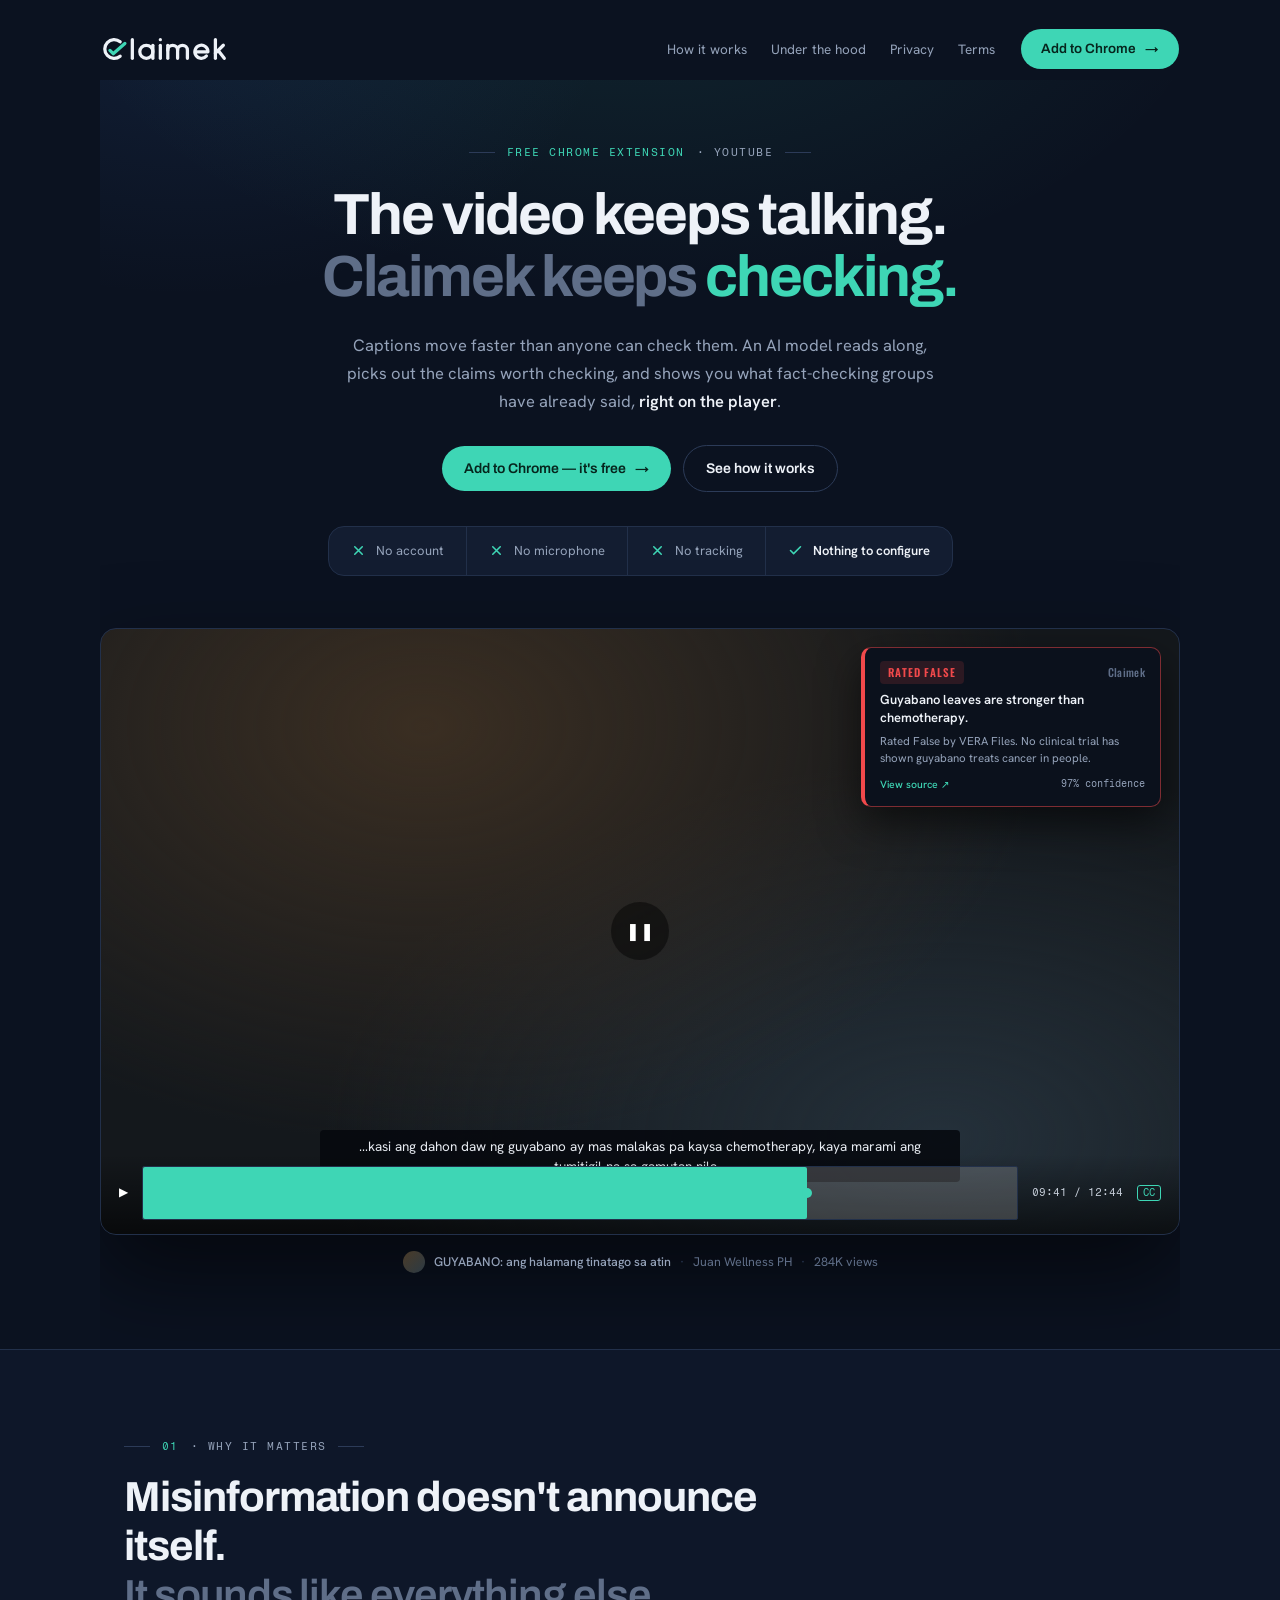
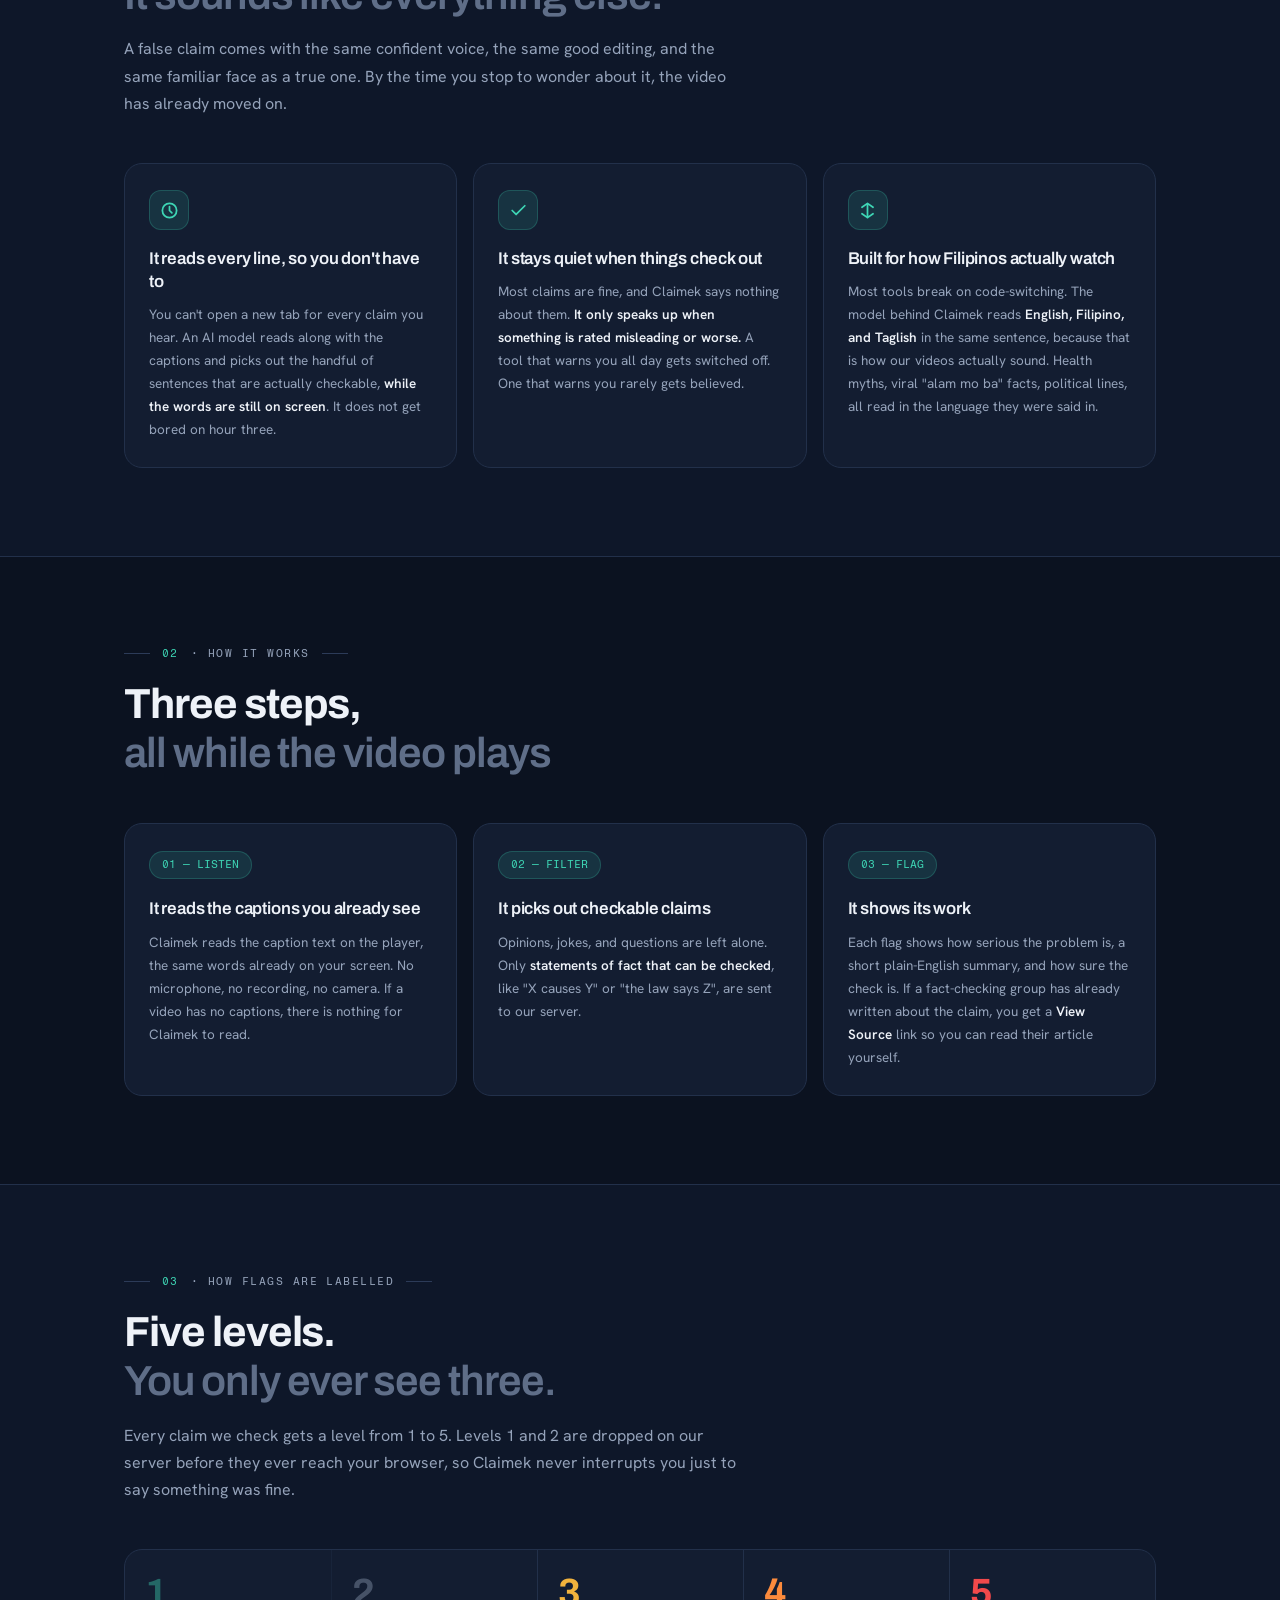
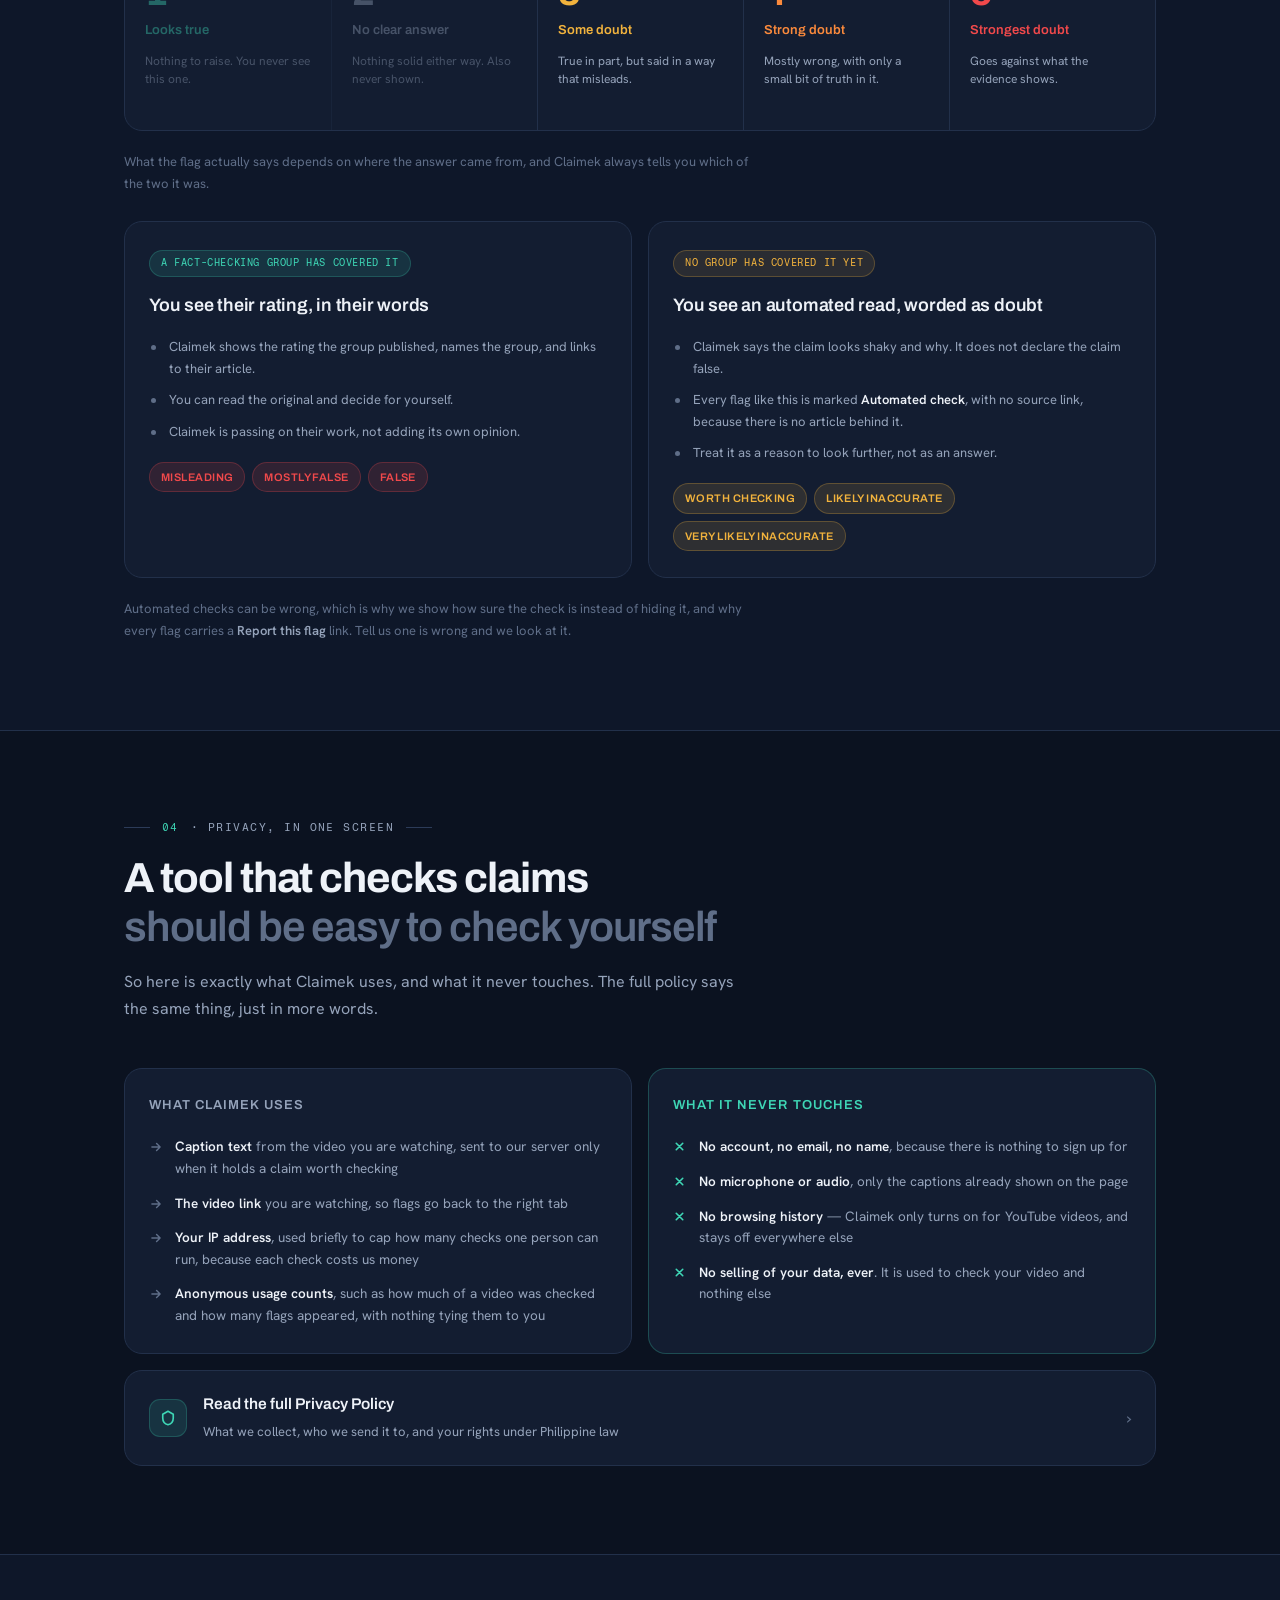
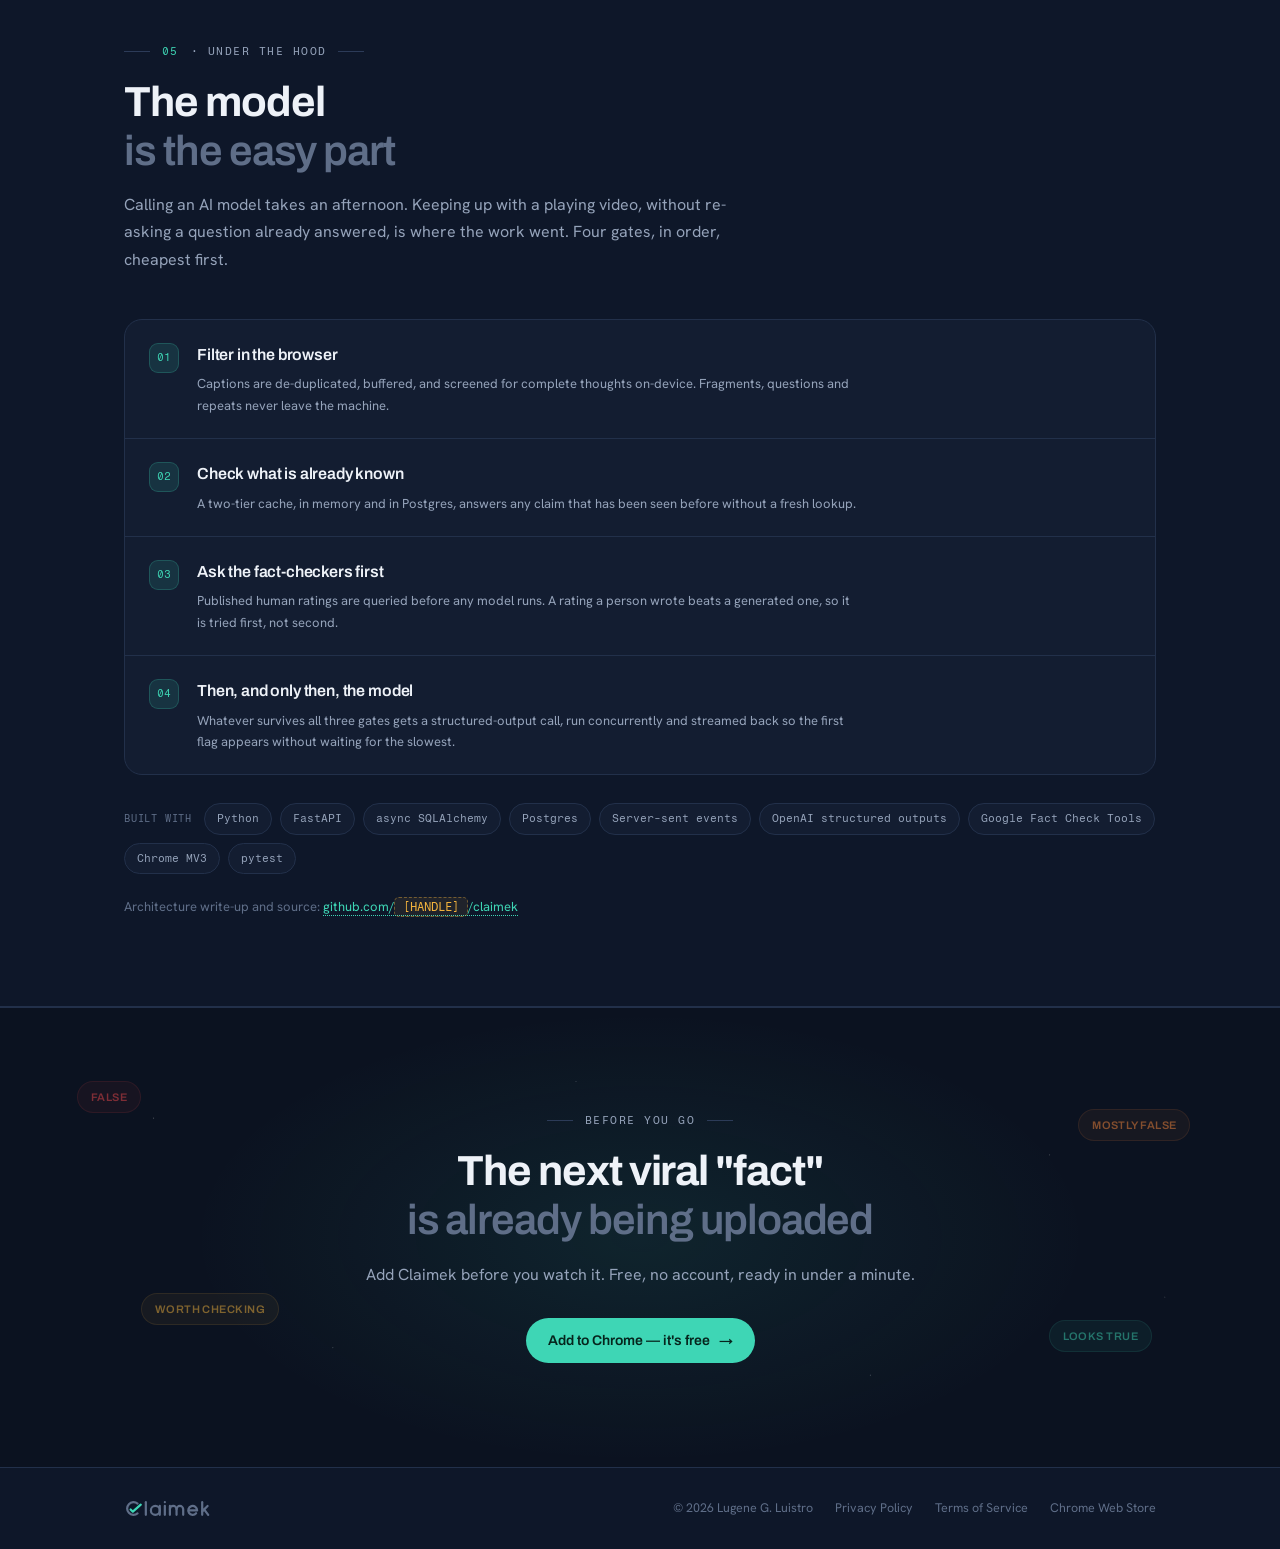
==== commit 16822421: "updated contacts" ====
--- a/index.html
+++ b/index.html
@@ -391,7 +391,7 @@
         </g>
       </svg>
     </div>
-    <span>© 2026 <span class="placeholder">[LEGAL NAME]</span></span>
+    <span>© 2026 Lugene G. Luistro</span>
     <a href="/privacy">Privacy Policy</a>
     <a href="/terms">Terms of Service</a>
     <a href="https://chromewebstore.google.com/" target="_blank" rel="noopener">Chrome Web Store</a>
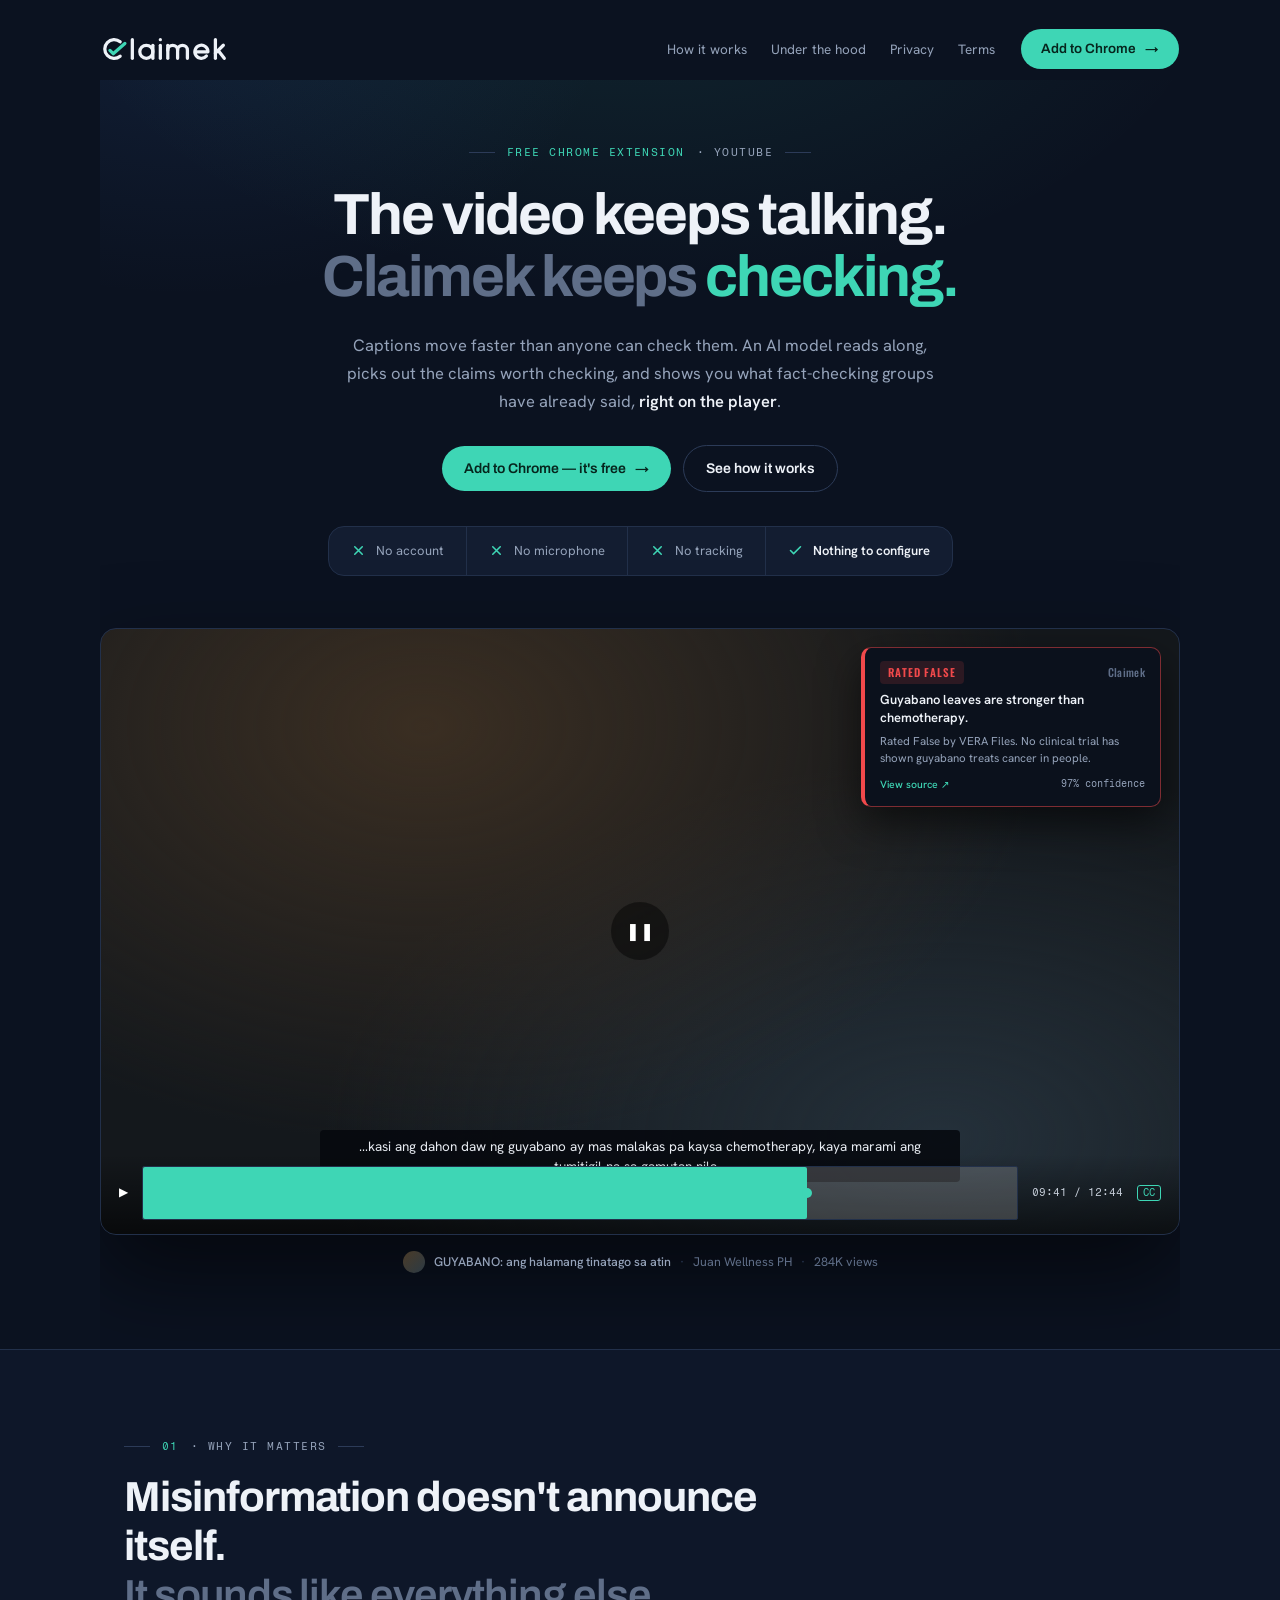
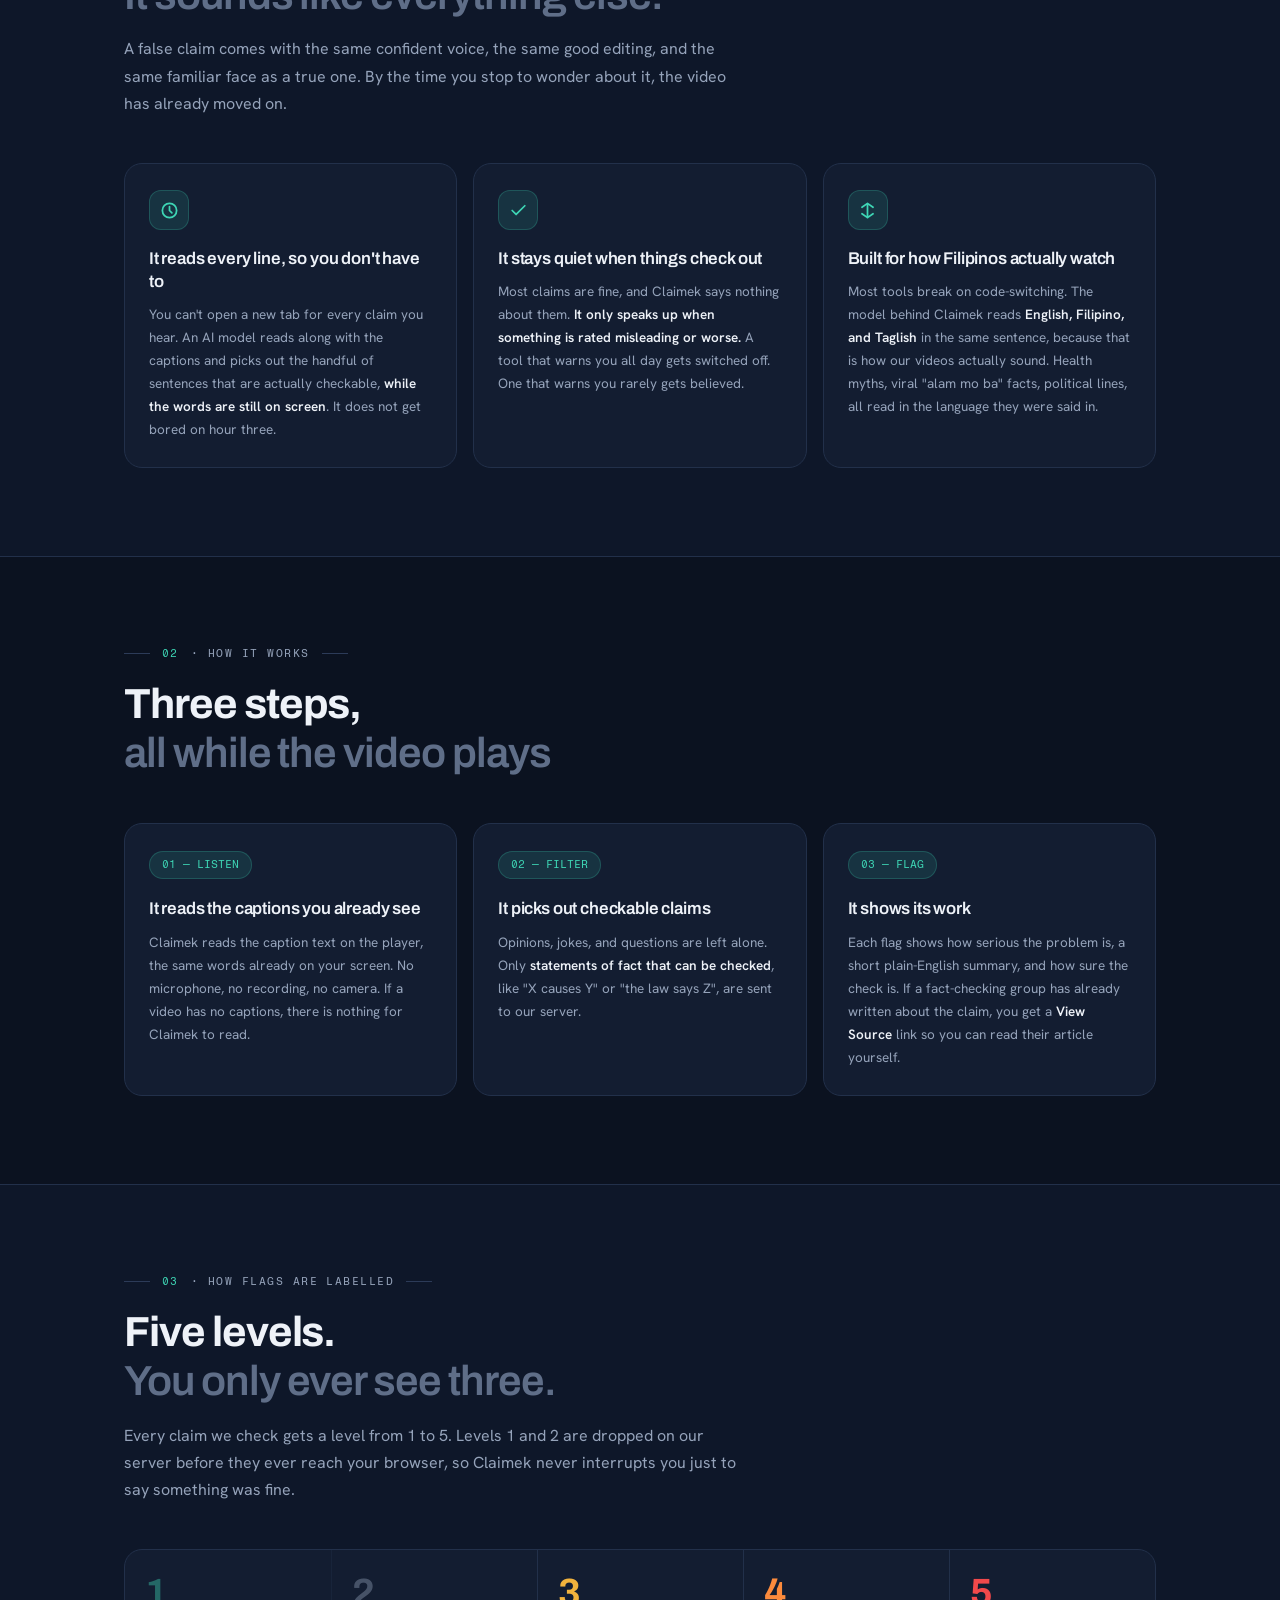
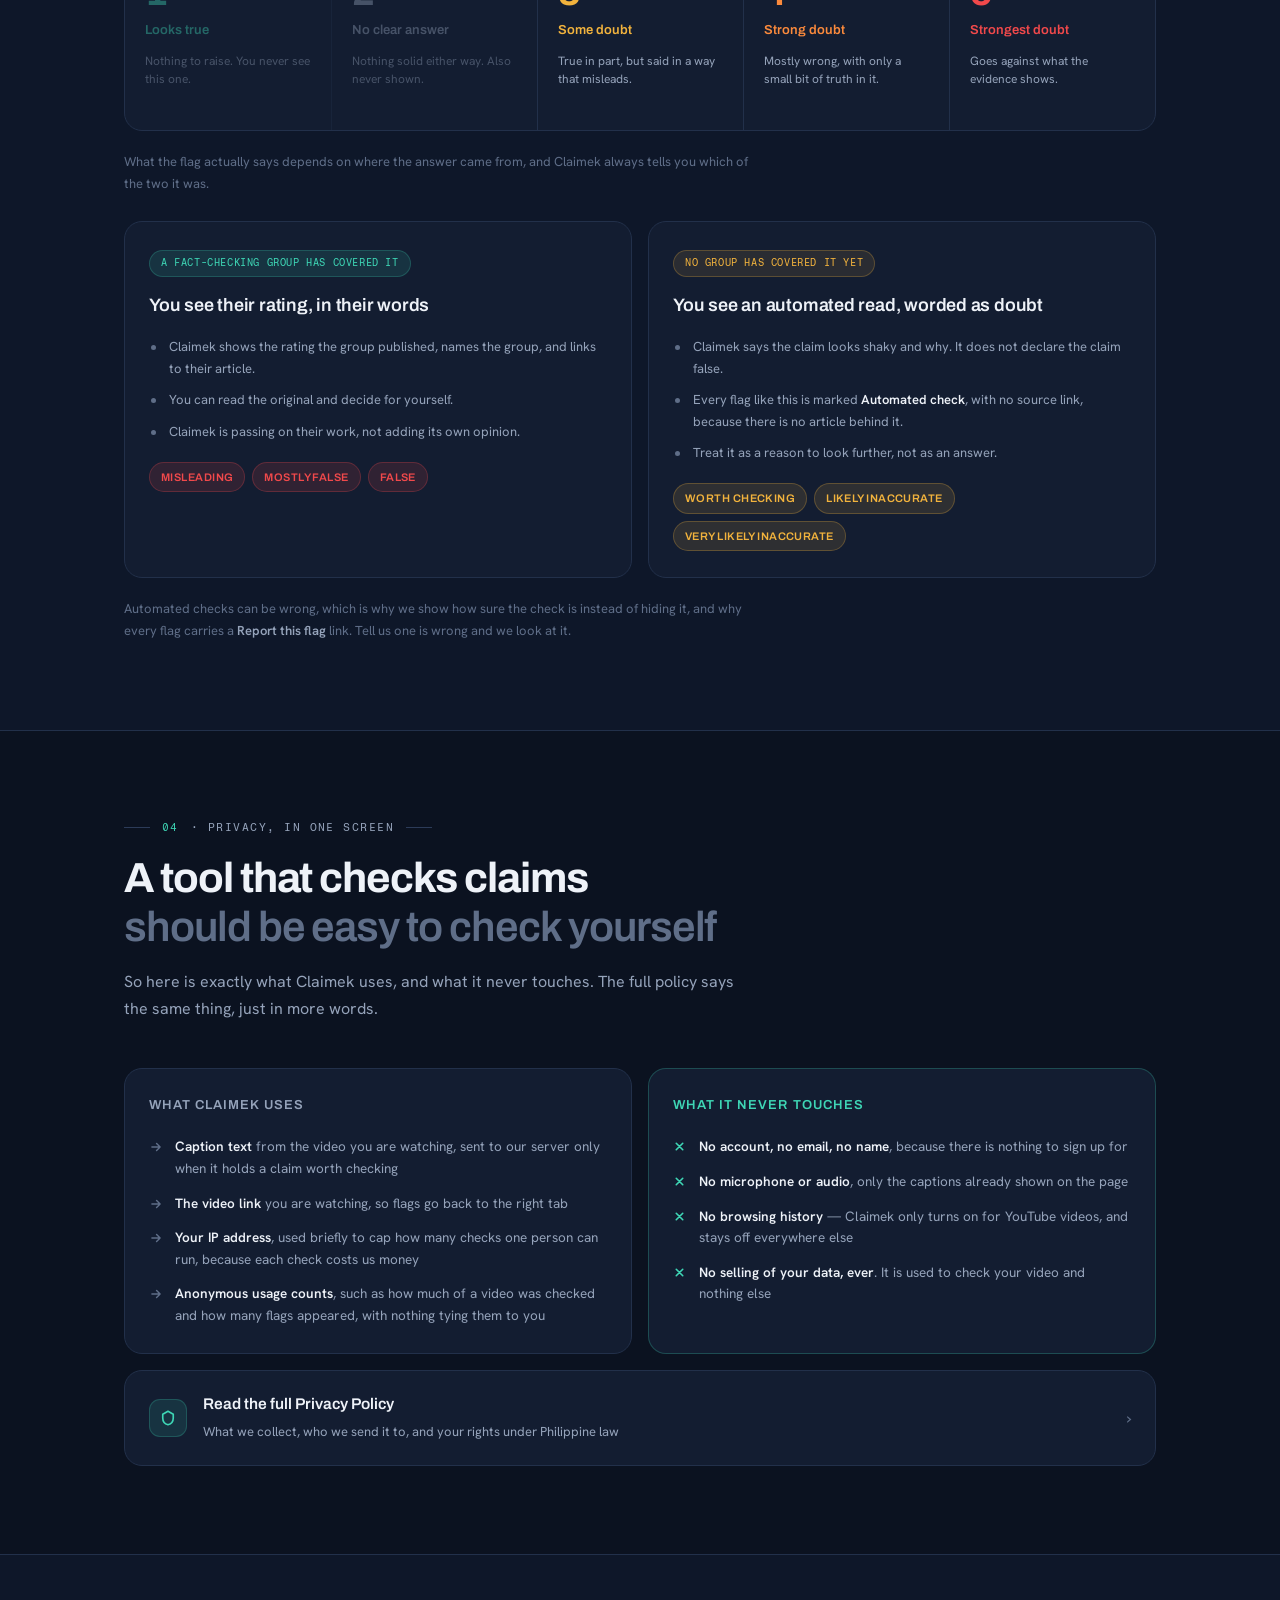
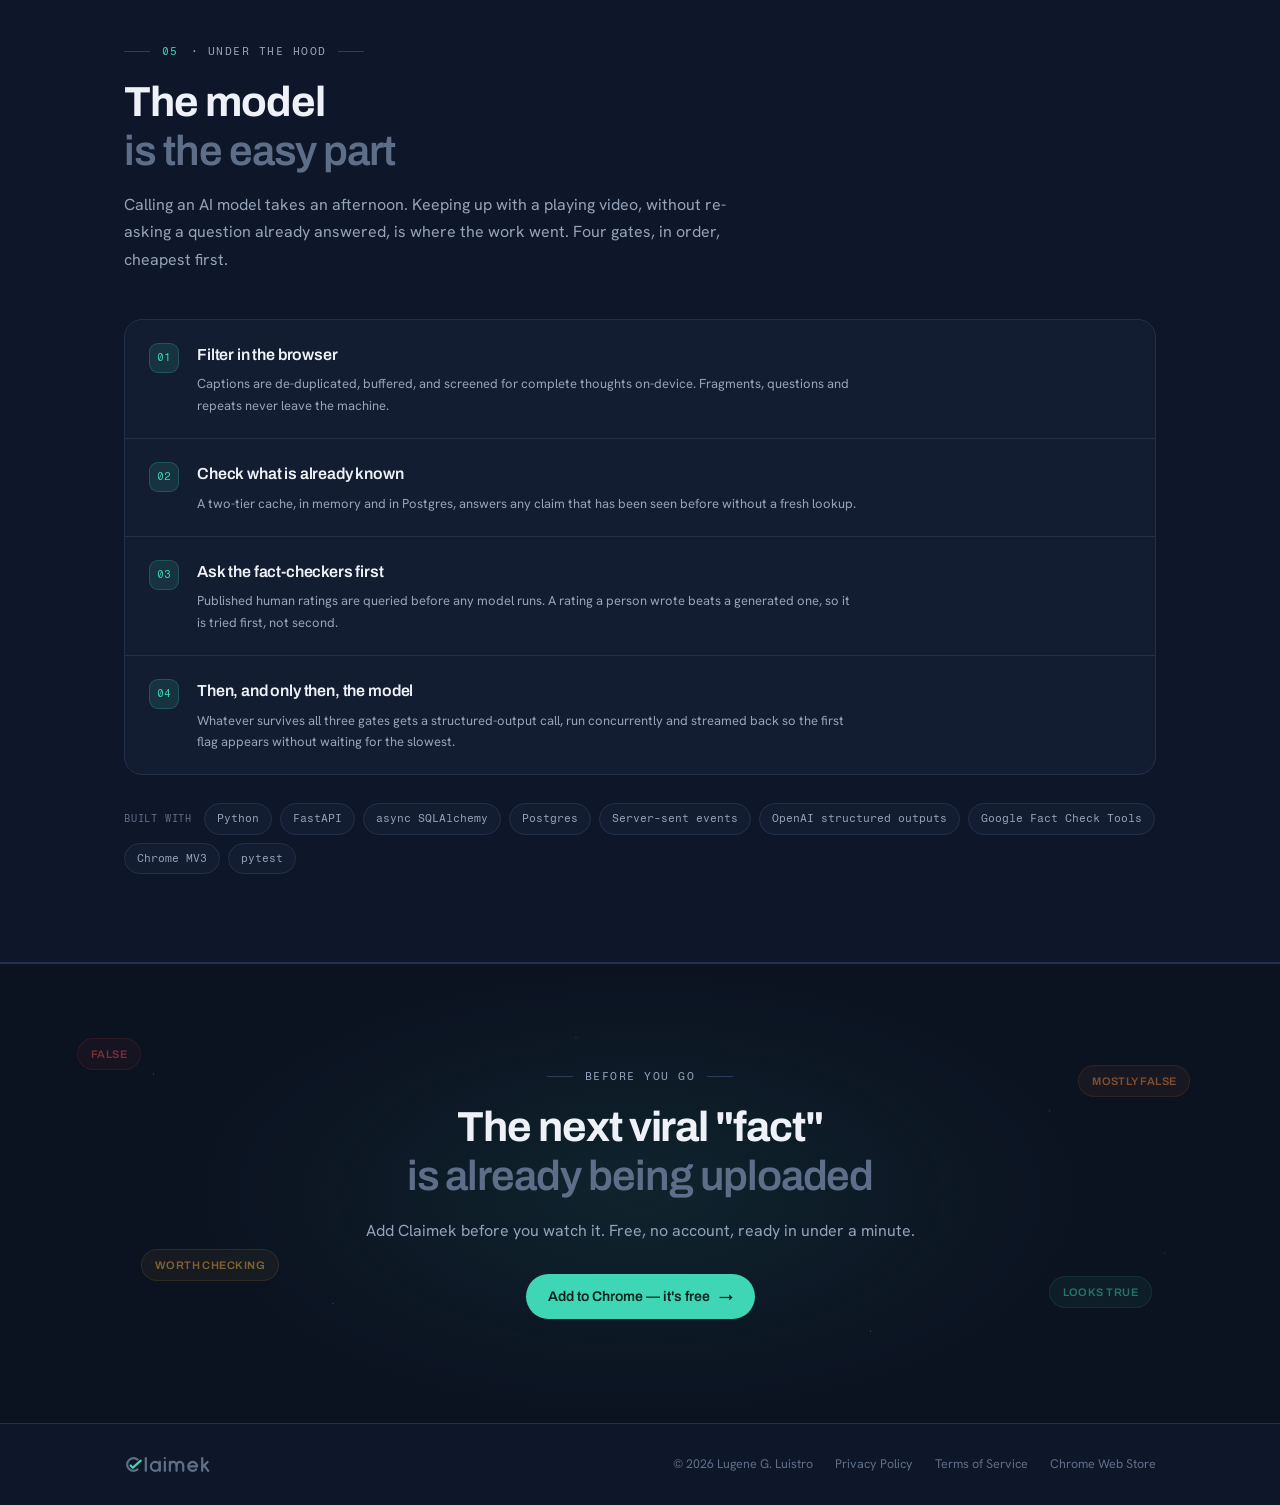
==== commit b63c843e: "updated content" ====
--- a/index.html
+++ b/index.html
@@ -349,11 +349,6 @@
         <span class="st-label">Built with</span>
         <span class="st">Python</span><span class="st">FastAPI</span><span class="st">async SQLAlchemy</span><span class="st">Postgres</span><span class="st">Server-sent events</span><span class="st">OpenAI structured outputs</span><span class="st">Google Fact Check Tools</span><span class="st">Chrome MV3</span><span class="st">pytest</span>
       </div>
-
-      <p class="srcline">
-        Architecture write-up and source:
-        <a class="srclink" href="#">github.com/<span class="placeholder">[HANDLE]</span>/claimek</a>
-      </p>
     </div>
   </section>
 
--- a/style.css
+++ b/style.css
@@ -364,9 +364,6 @@
     background:var(--panel);border:1px solid var(--line);
     padding:6px 12px;border-radius:99px;
   }
-  .srcline{font-size:13px;color:var(--dim);margin-top:22px}
-  .srclink{color:var(--teal);text-decoration:none;border-bottom:1px dotted var(--teal)}
-
   /* ── Final CTA ──────────────────────────────────── */
   .final{
     padding:104px 0;text-align:center;position:relative;overflow:hidden;
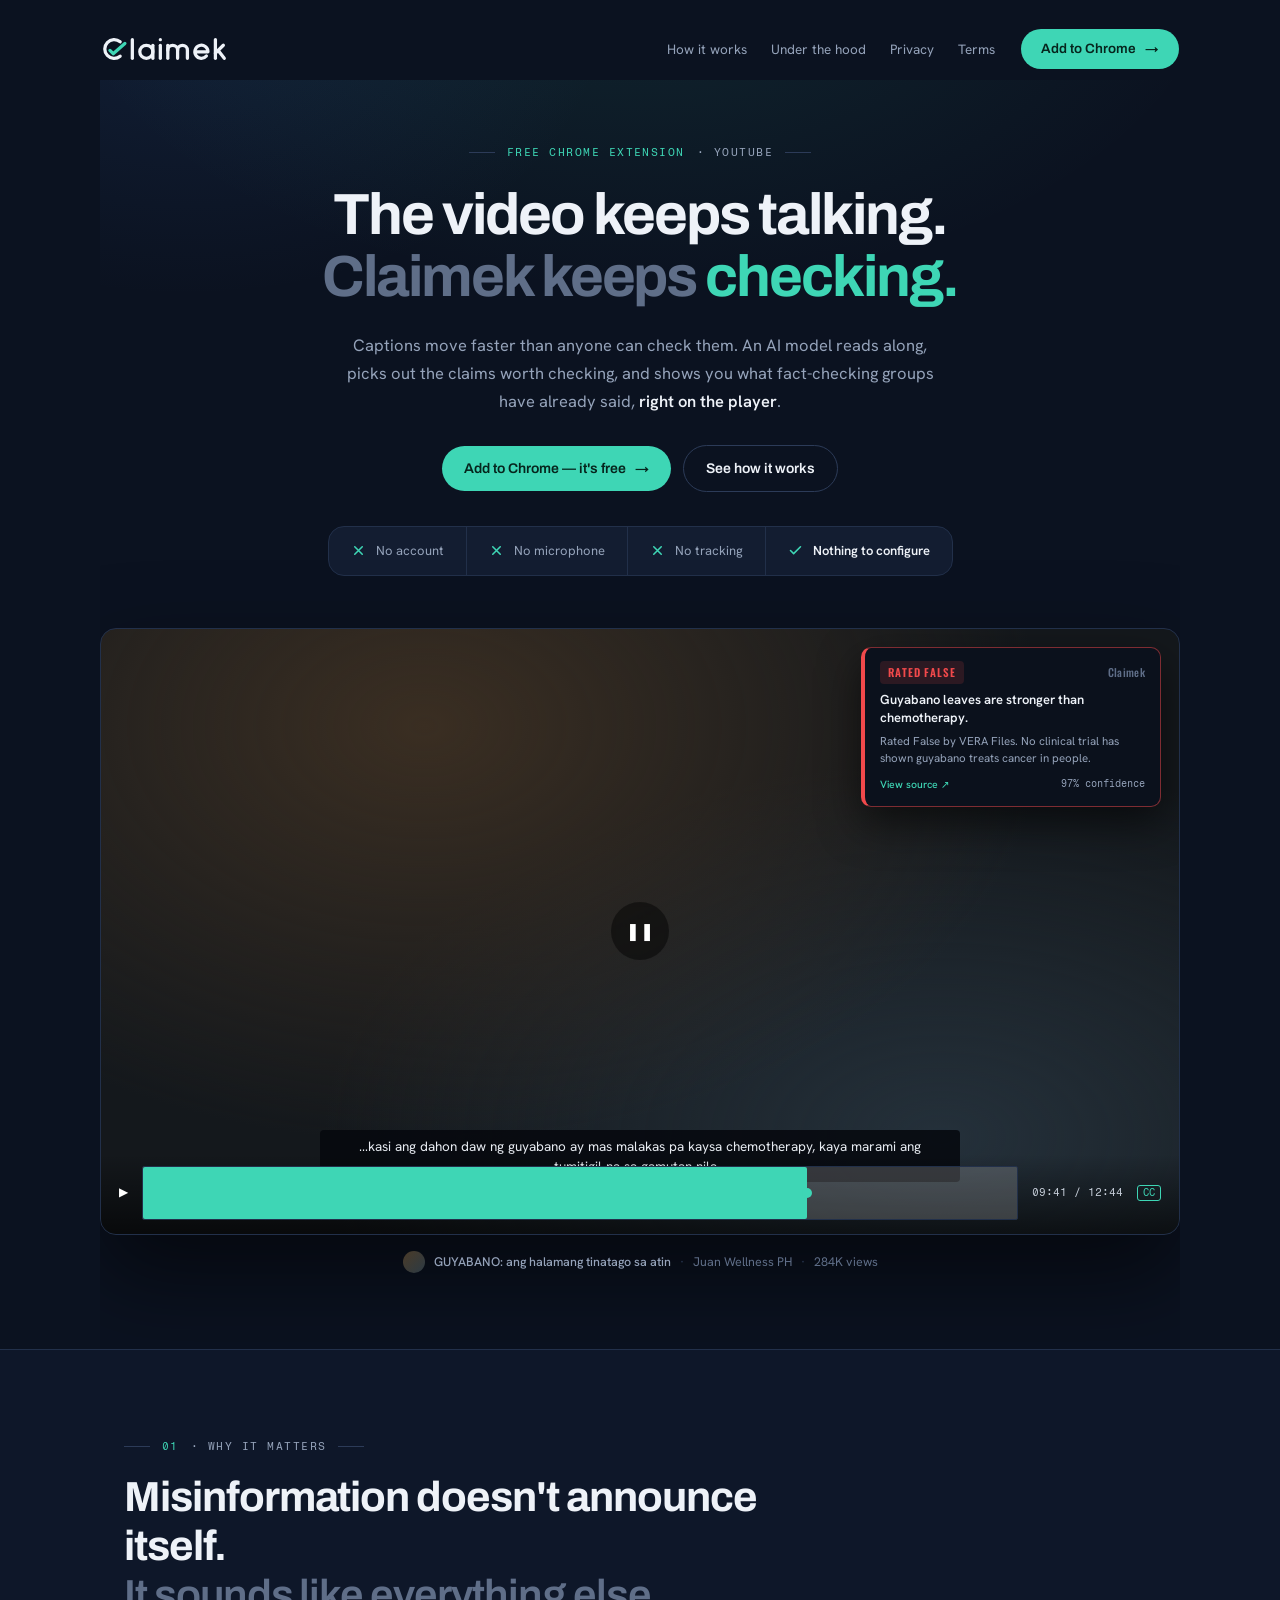
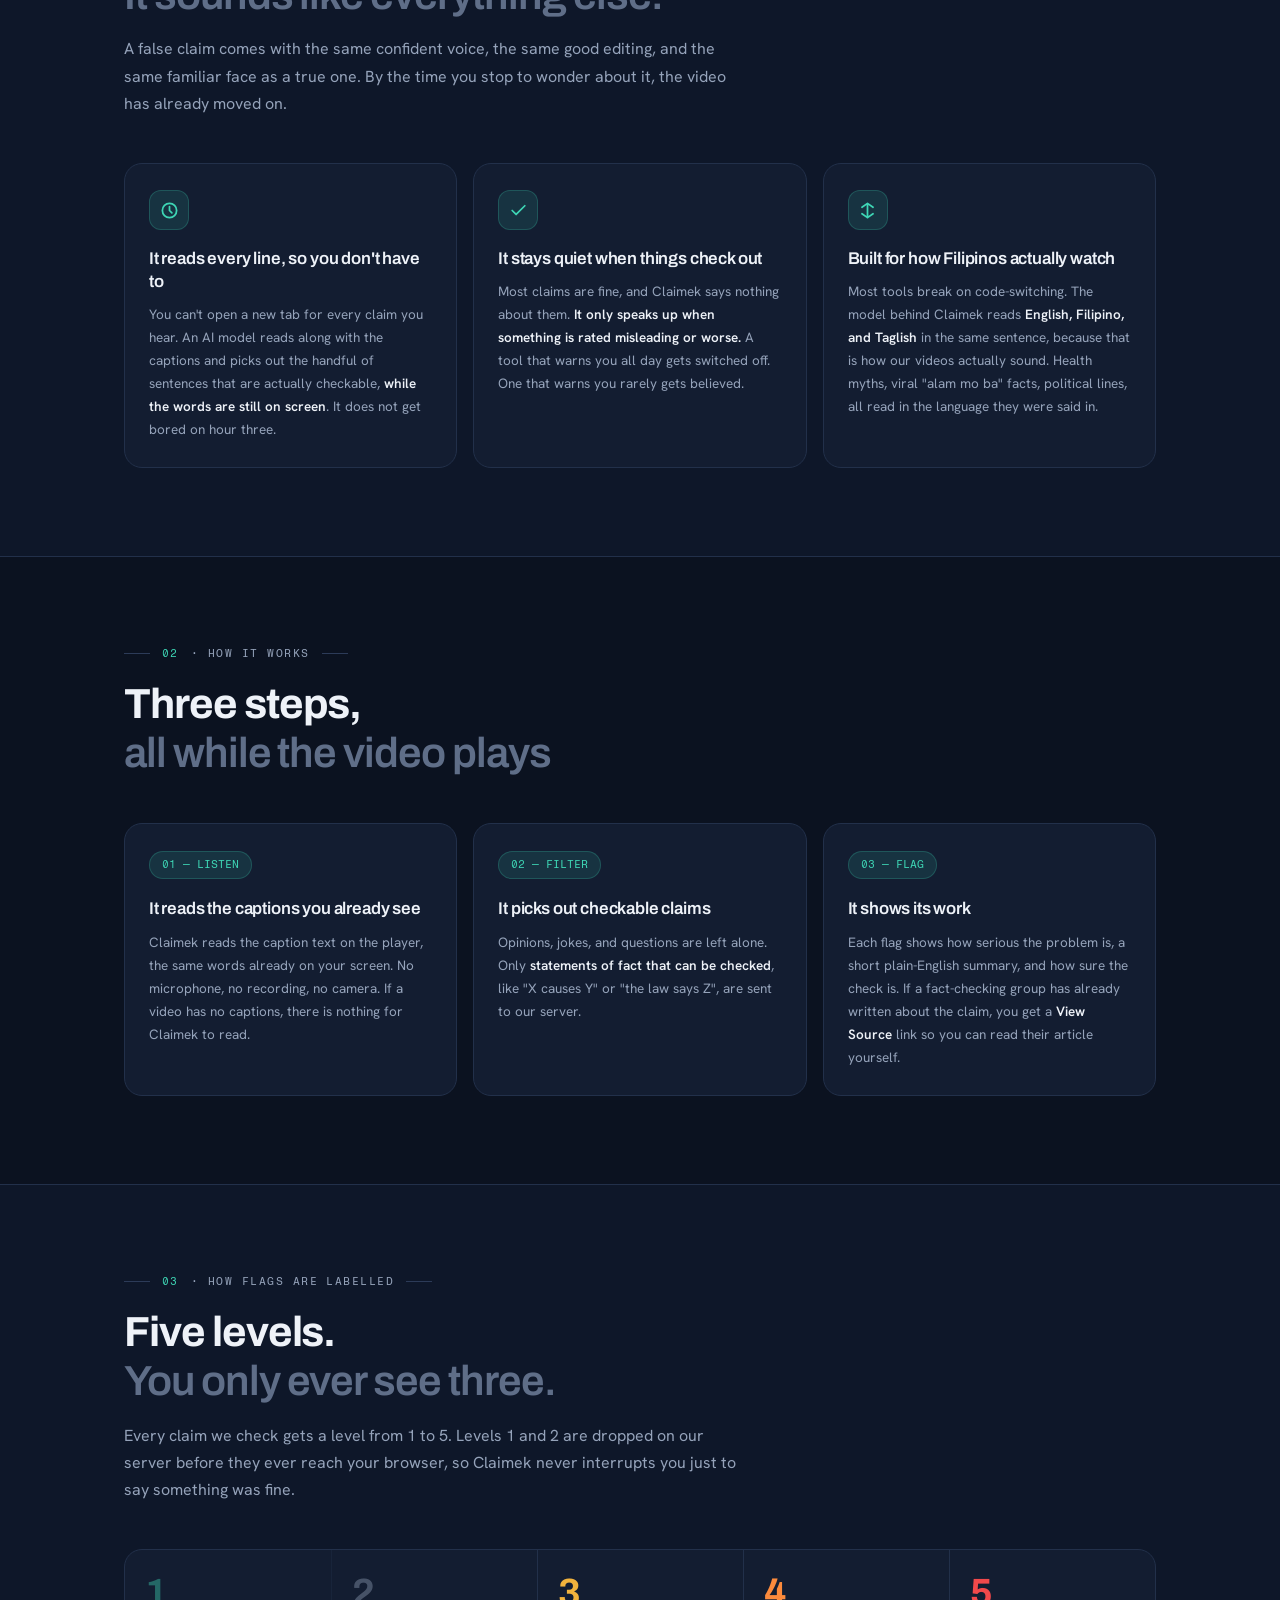
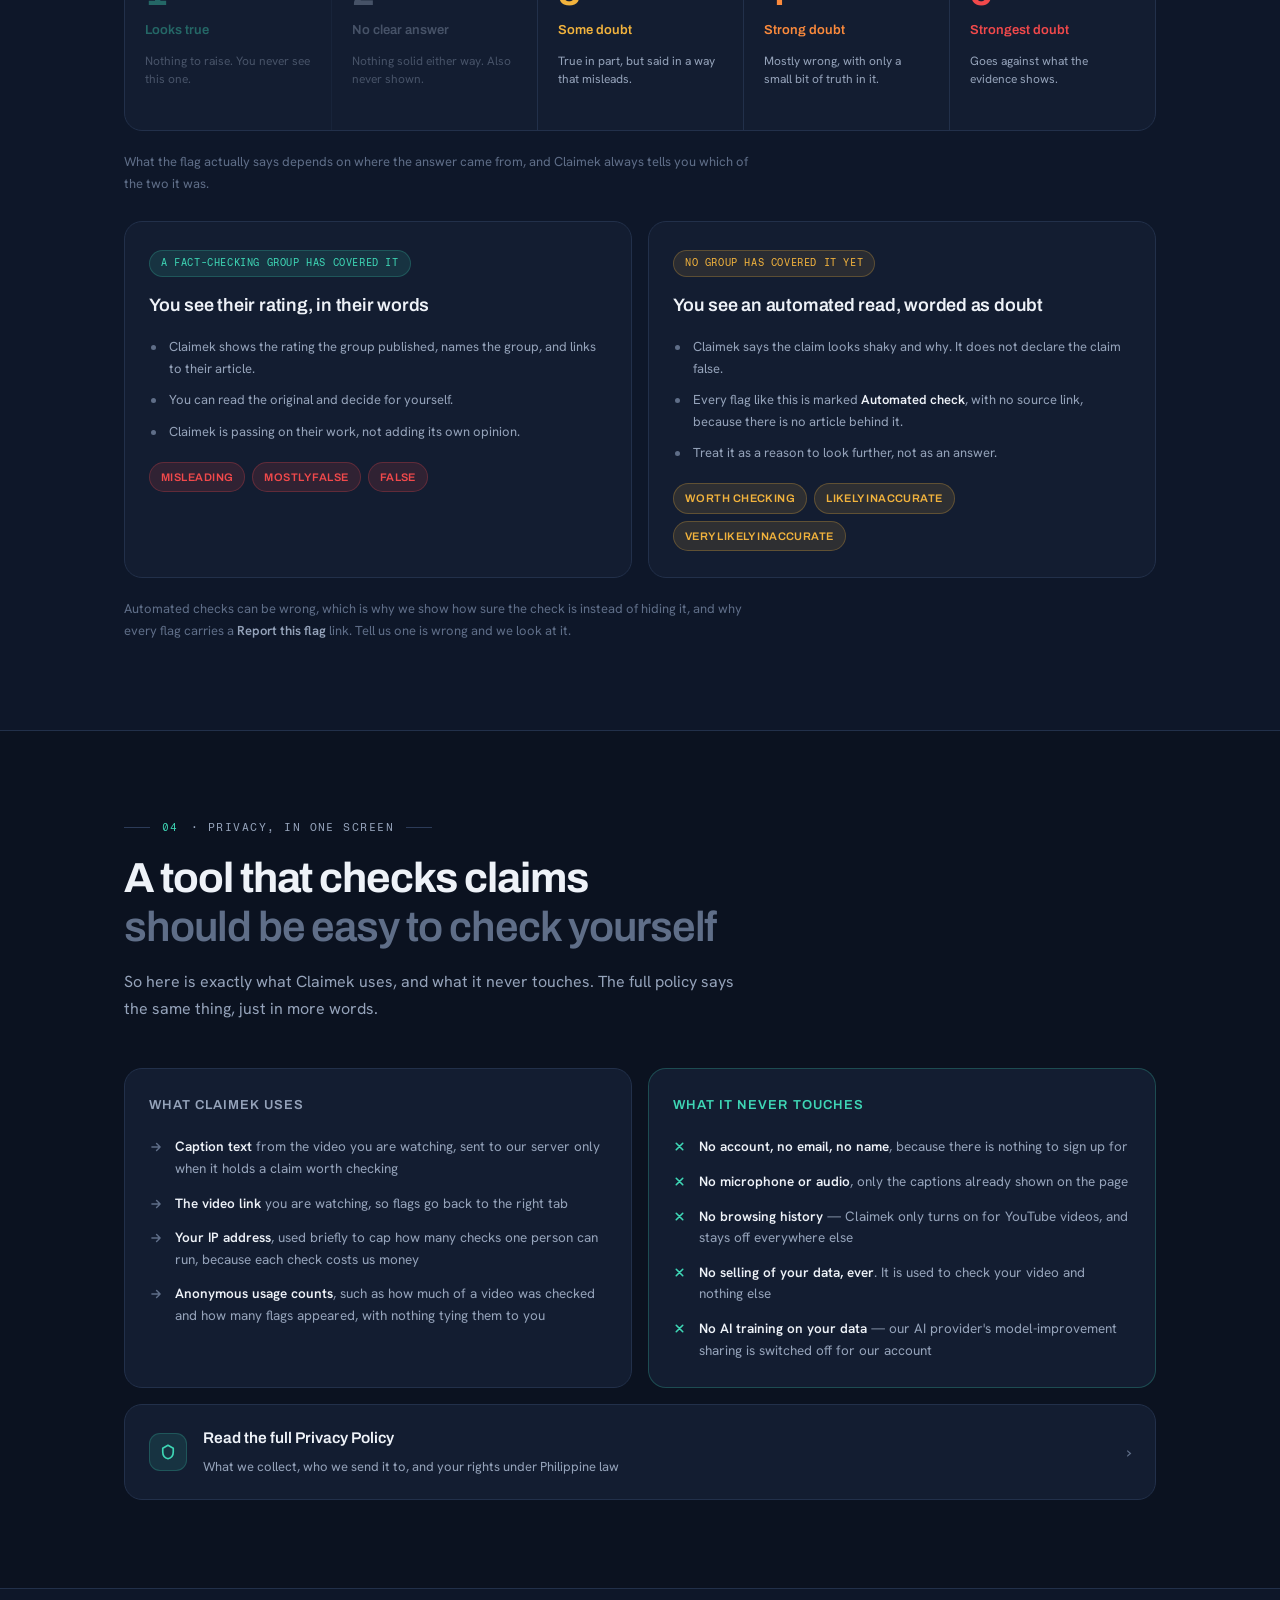
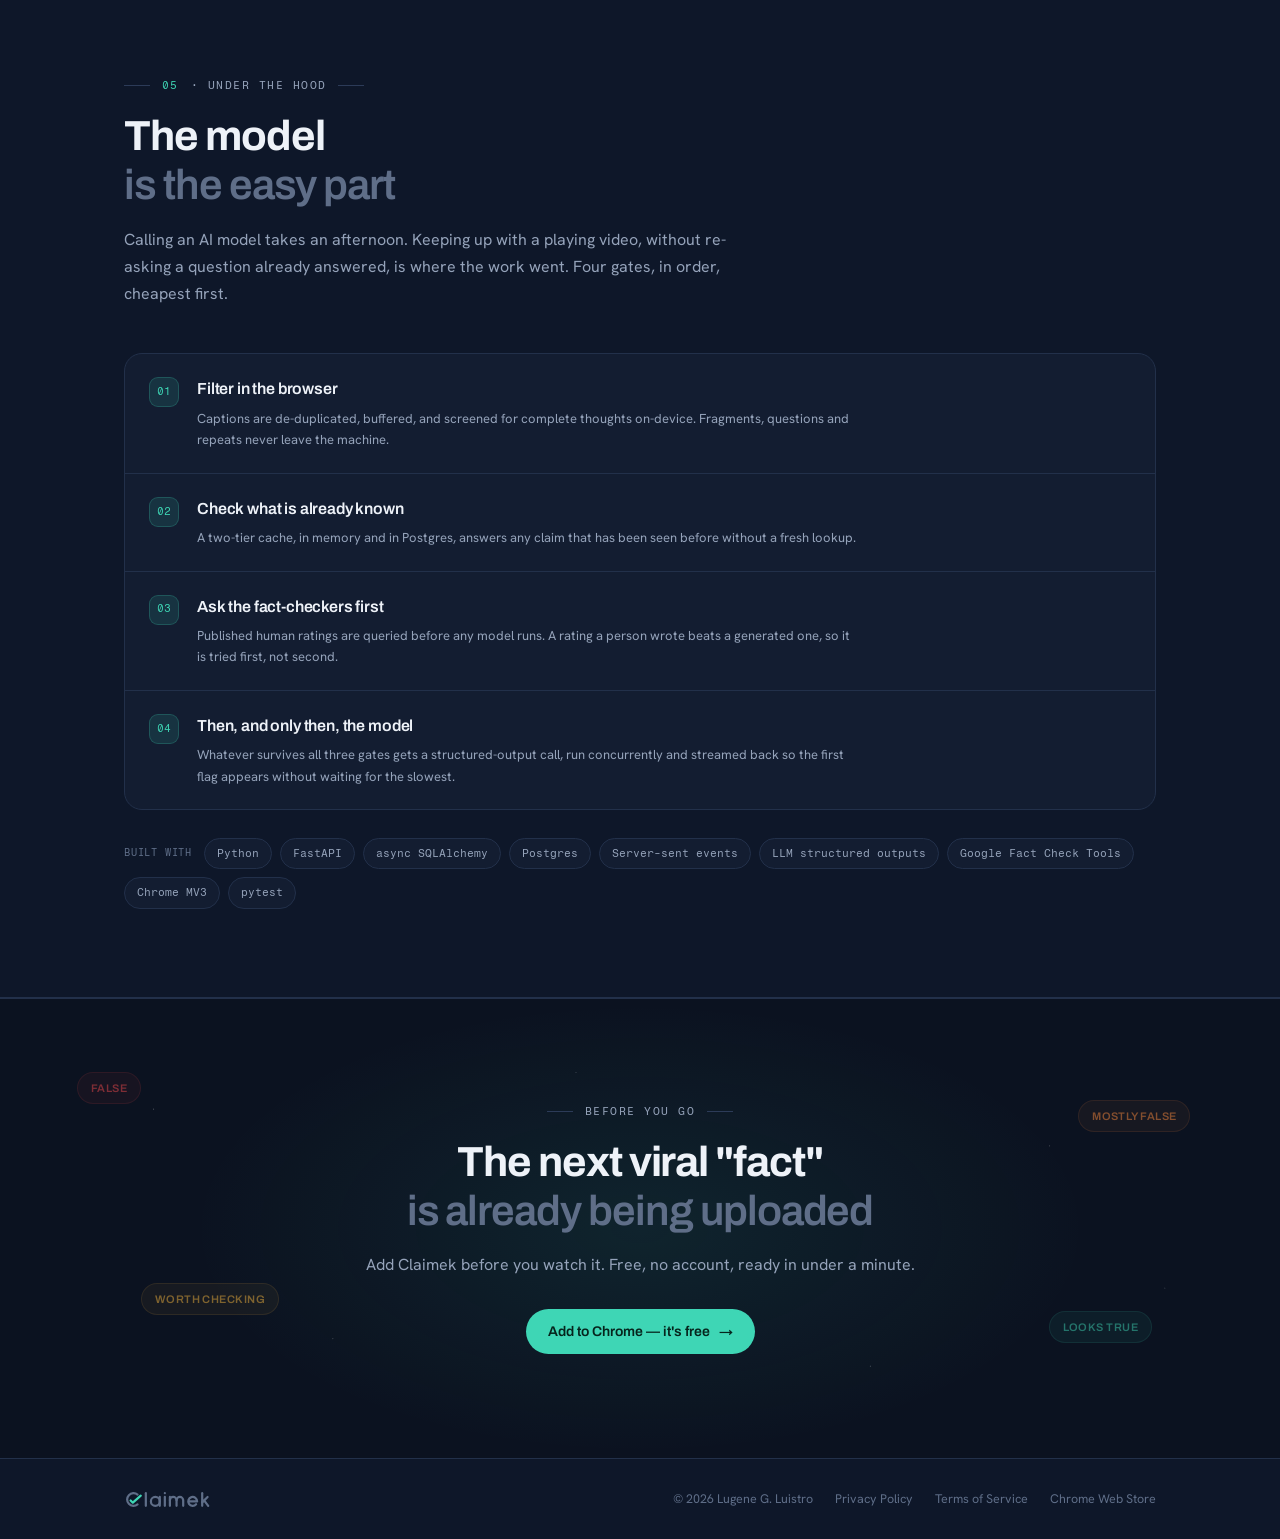
==== commit 657fadf5: "updated AI privacy" ====
--- a/index.html
+++ b/index.html
@@ -289,6 +289,7 @@
             <li><svg width="13" height="13" viewBox="0 0 24 24" fill="none" stroke="#3ED6B5" stroke-width="3" stroke-linecap="round"><path d="M18 6 6 18M6 6l12 12"/></svg><b>No microphone or audio</b>, only the captions already shown on the page</li>
             <li><svg width="13" height="13" viewBox="0 0 24 24" fill="none" stroke="#3ED6B5" stroke-width="3" stroke-linecap="round"><path d="M18 6 6 18M6 6l12 12"/></svg><b>No browsing history</b> — Claimek only turns on for YouTube videos, and stays off everywhere else</li>
             <li><svg width="13" height="13" viewBox="0 0 24 24" fill="none" stroke="#3ED6B5" stroke-width="3" stroke-linecap="round"><path d="M18 6 6 18M6 6l12 12"/></svg><b>No selling of your data, ever</b>. It is used to check your video and nothing else</li>
+            <li><svg width="13" height="13" viewBox="0 0 24 24" fill="none" stroke="#3ED6B5" stroke-width="3" stroke-linecap="round"><path d="M18 6 6 18M6 6l12 12"/></svg><b>No AI training on your data</b> — our AI provider's model-improvement sharing is switched off for our account</li>
           </ul>
         </div>
       </div>
@@ -347,7 +348,7 @@
 
       <div class="stack">
         <span class="st-label">Built with</span>
-        <span class="st">Python</span><span class="st">FastAPI</span><span class="st">async SQLAlchemy</span><span class="st">Postgres</span><span class="st">Server-sent events</span><span class="st">OpenAI structured outputs</span><span class="st">Google Fact Check Tools</span><span class="st">Chrome MV3</span><span class="st">pytest</span>
+        <span class="st">Python</span><span class="st">FastAPI</span><span class="st">async SQLAlchemy</span><span class="st">Postgres</span><span class="st">Server-sent events</span><span class="st">LLM structured outputs</span><span class="st">Google Fact Check Tools</span><span class="st">Chrome MV3</span><span class="st">pytest</span>
       </div>
     </div>
   </section>
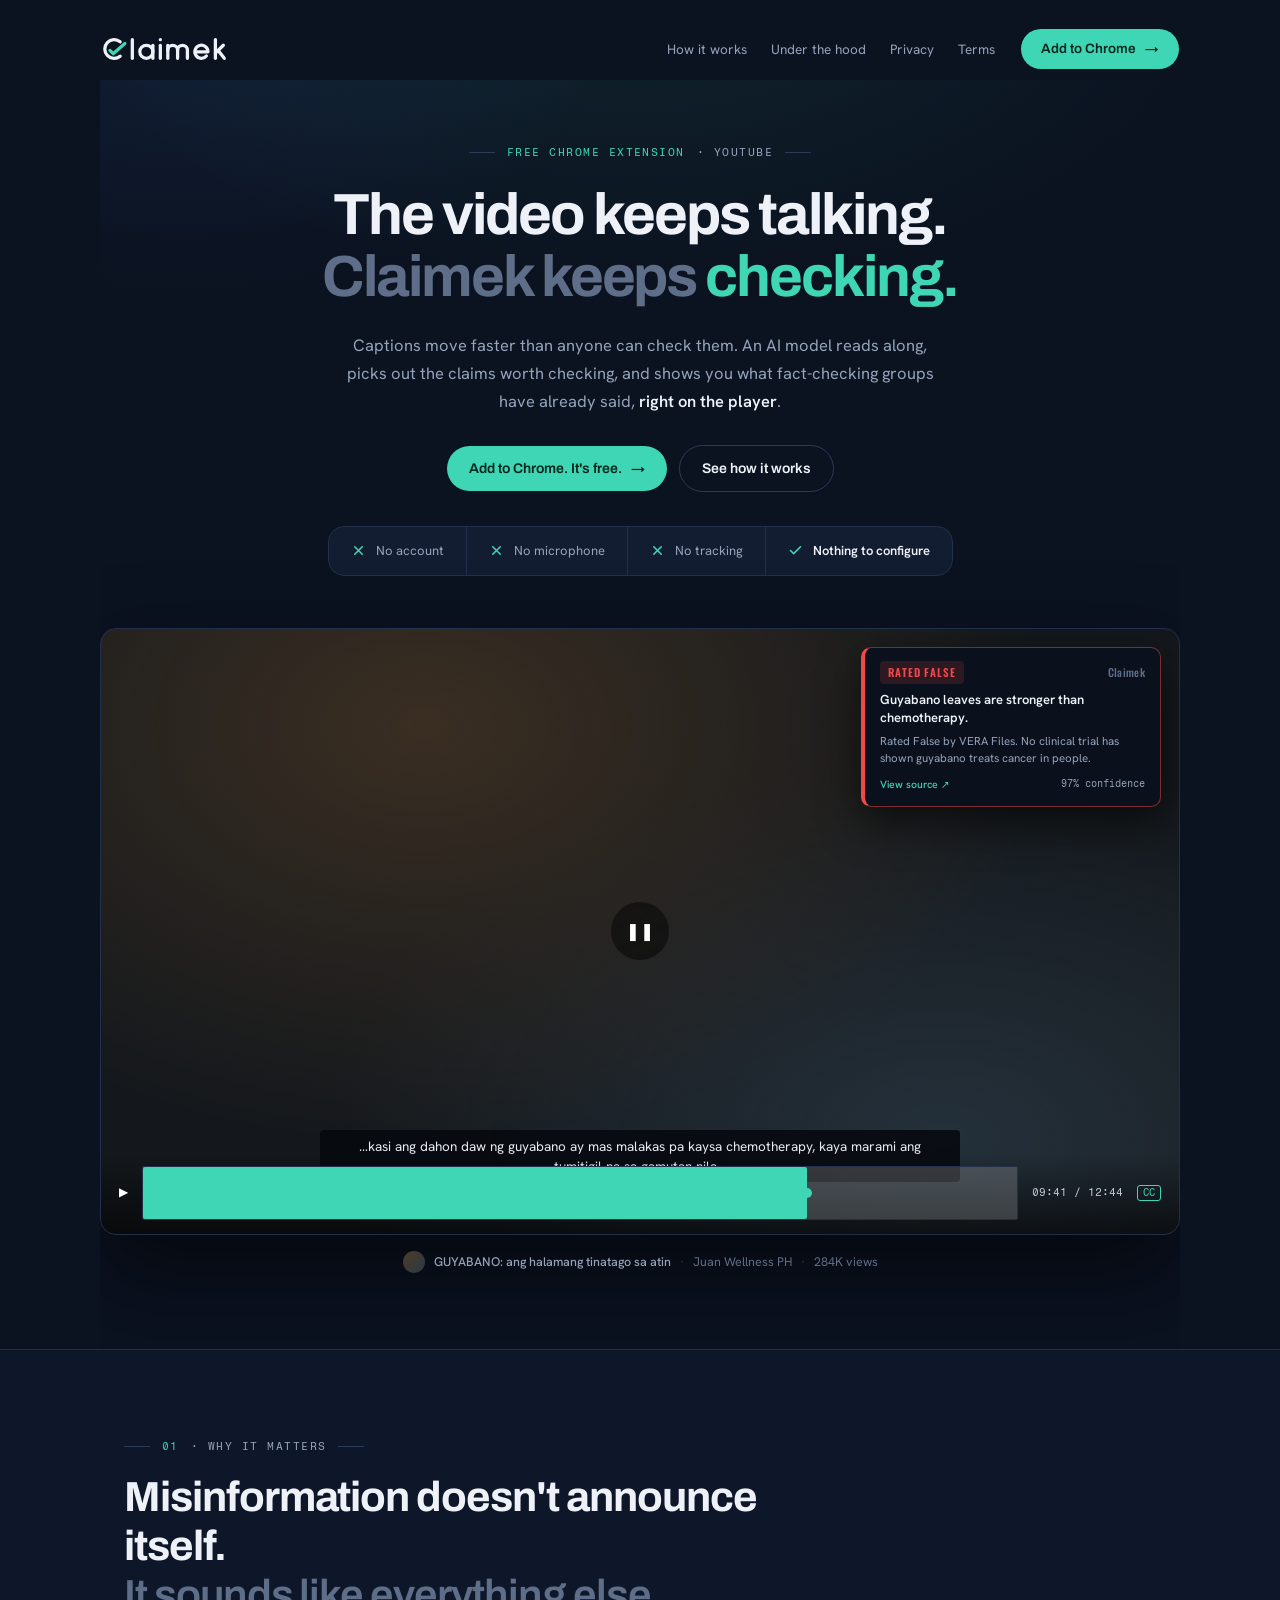
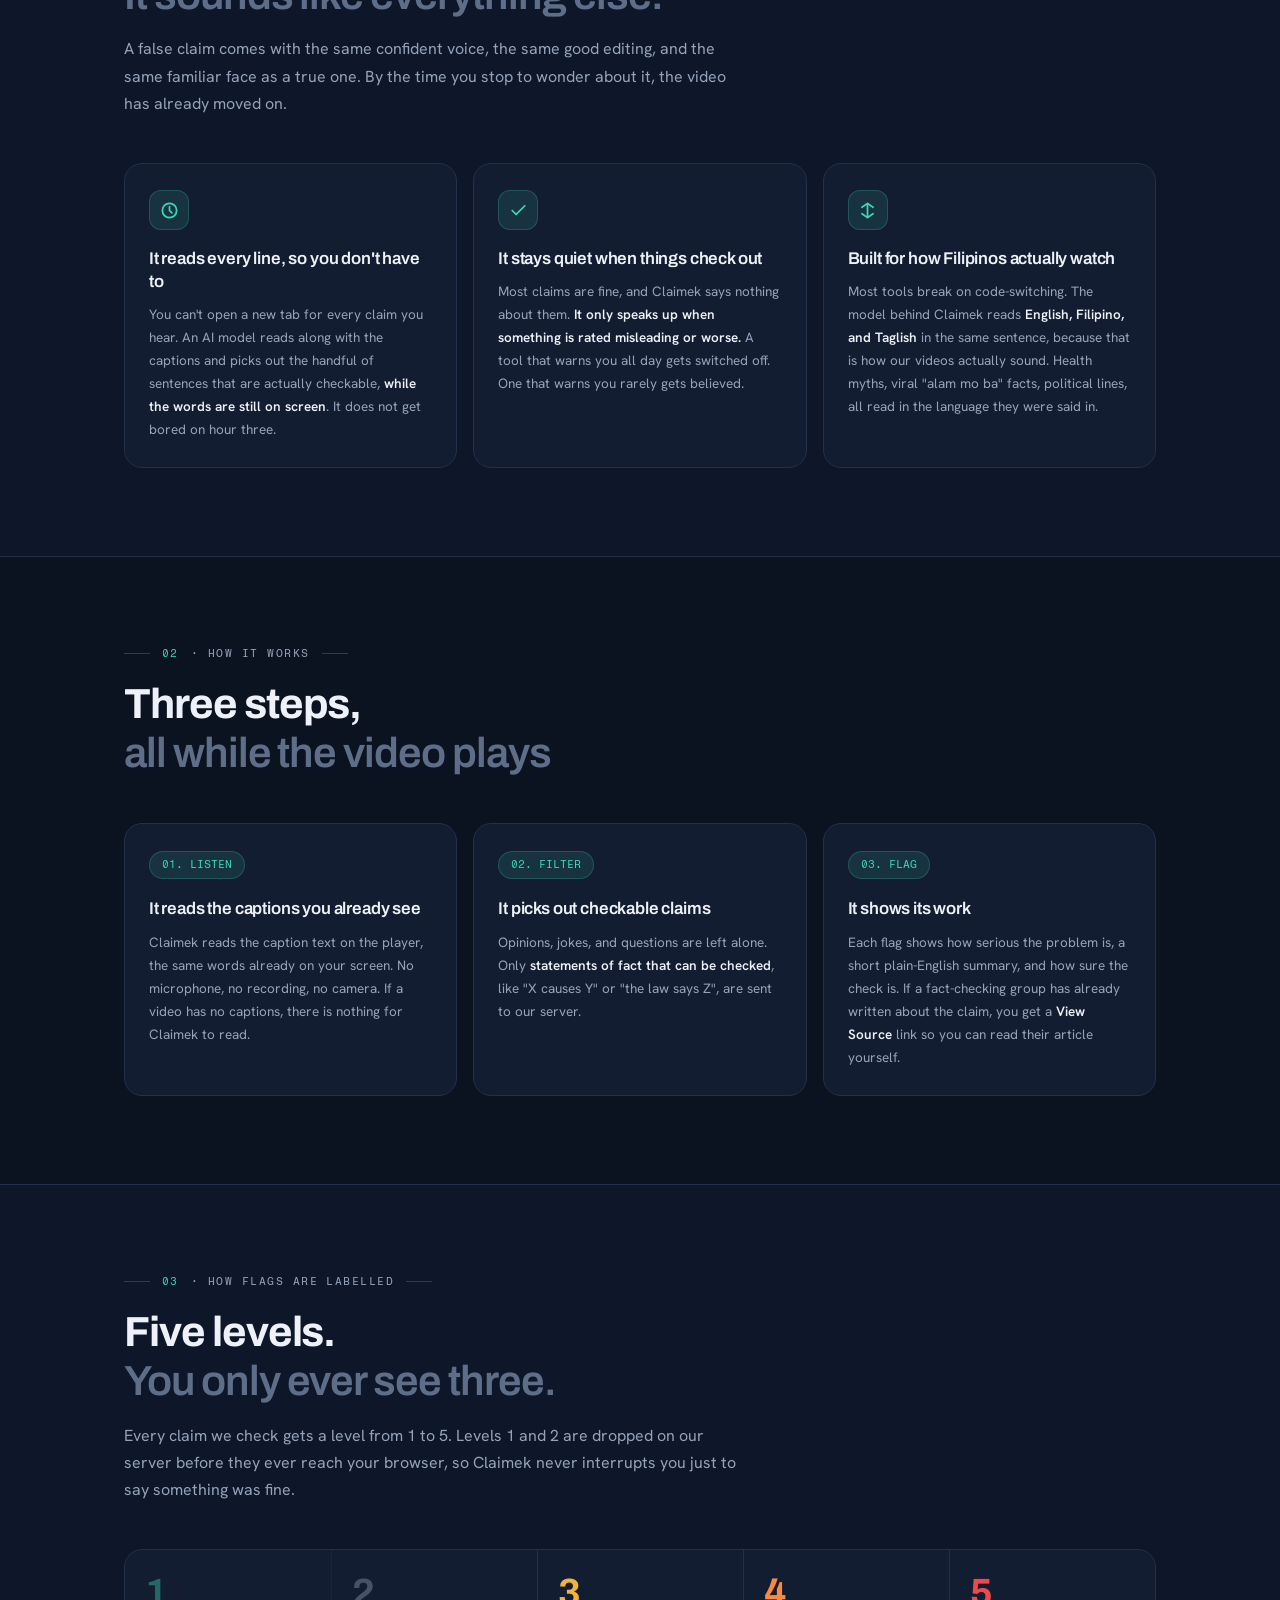
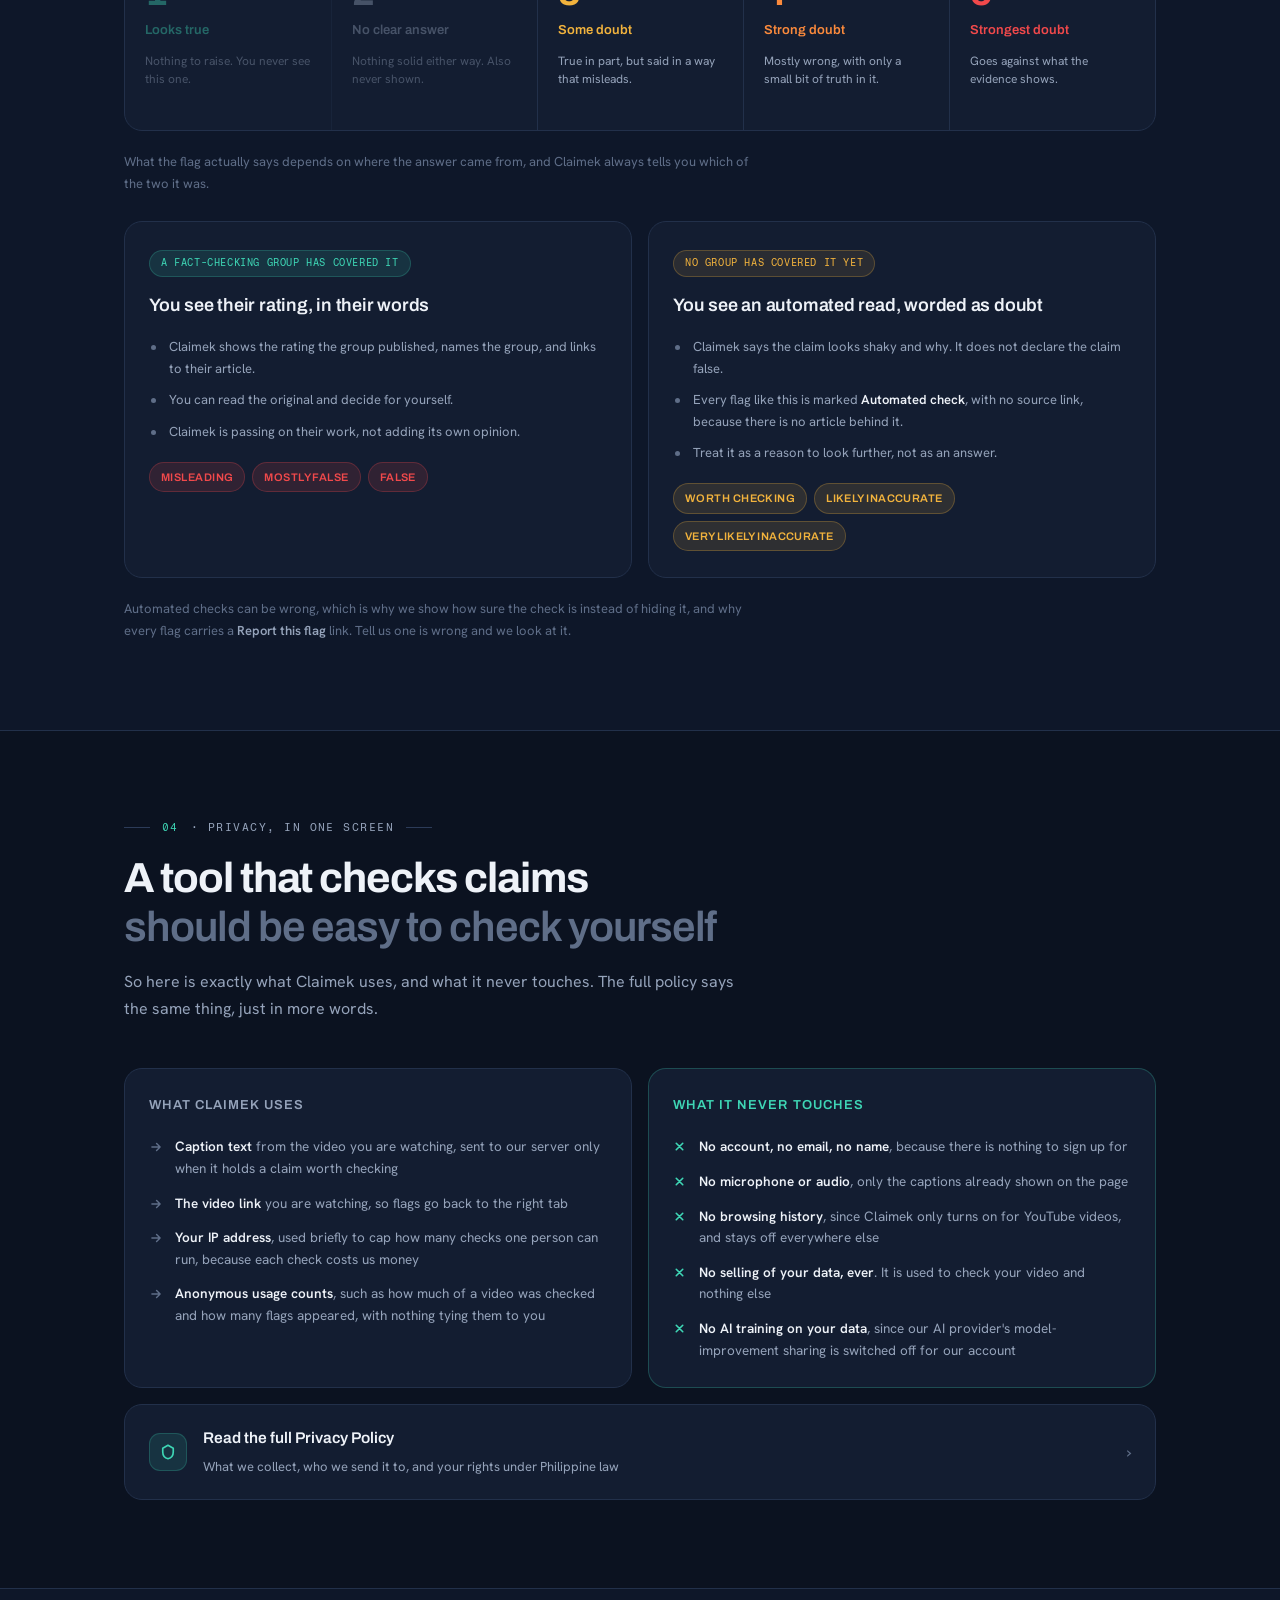
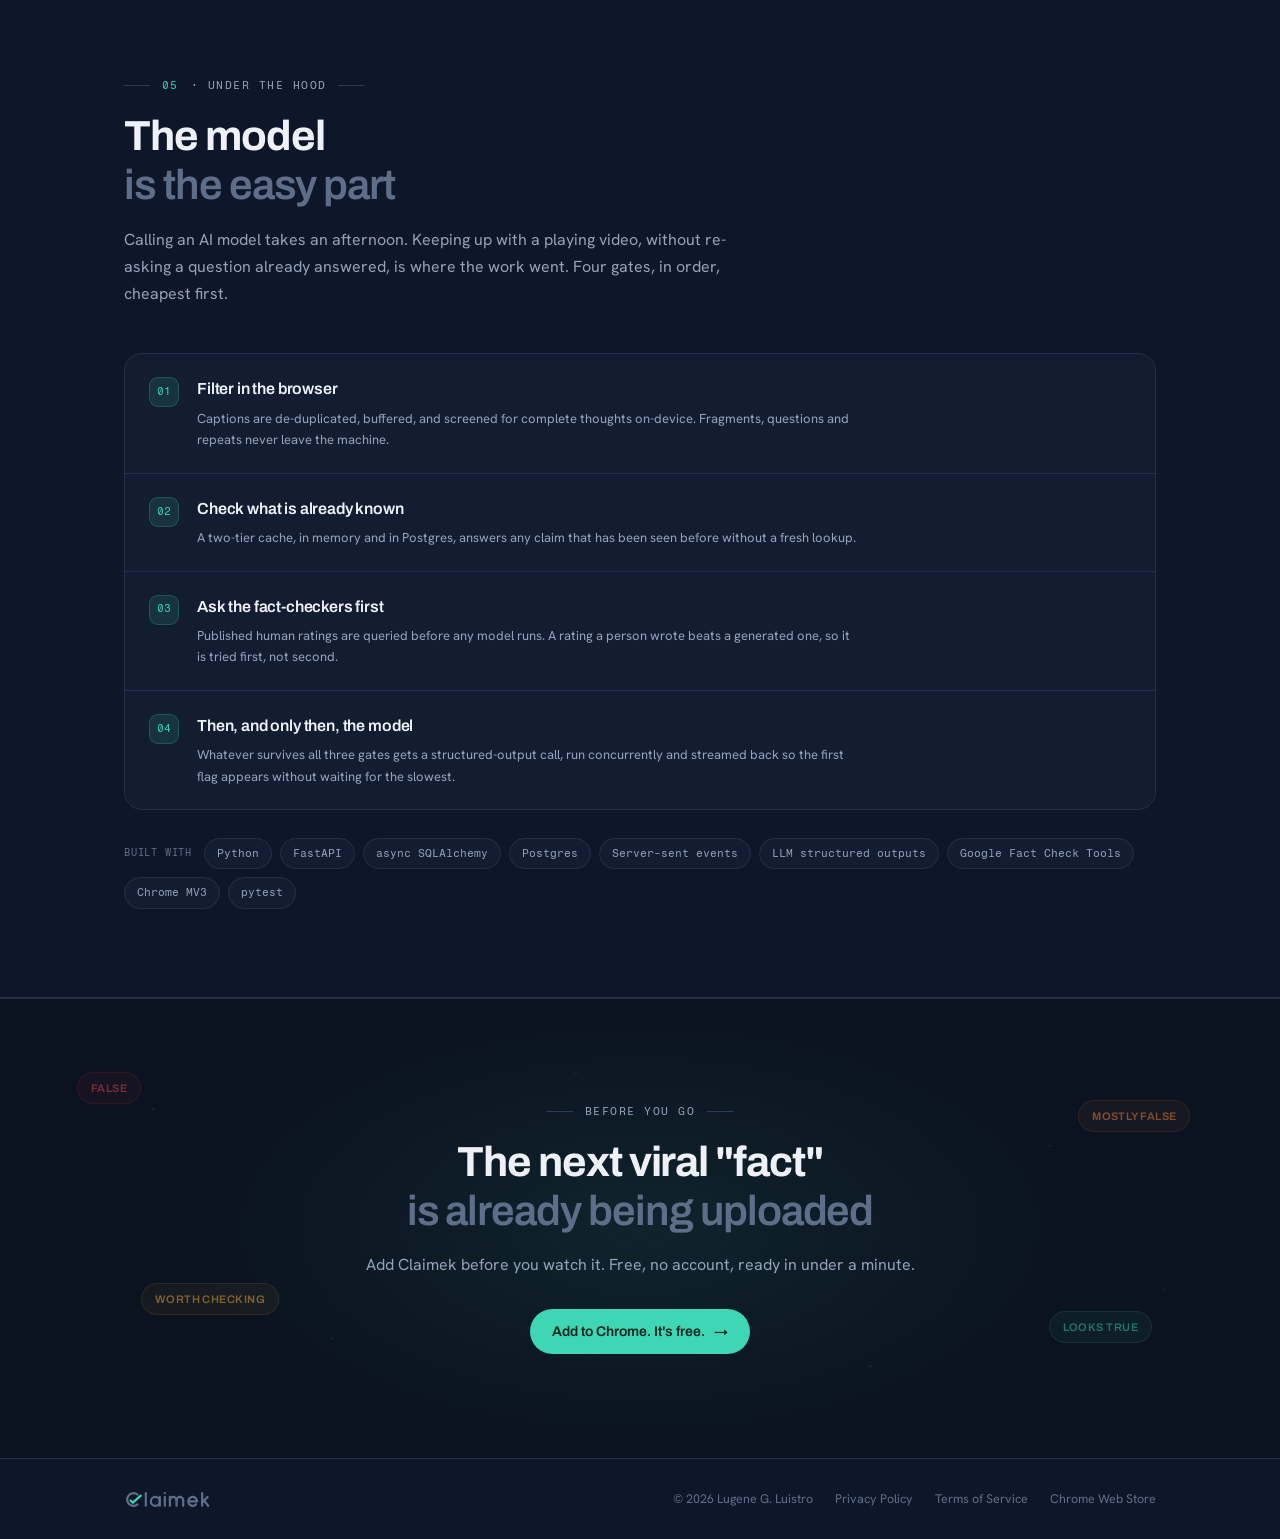
==== commit 157854b5: "removed em dash" ====
--- a/index.html
+++ b/index.html
@@ -4,10 +4,10 @@
 <meta charset="UTF-8">
 <meta name="viewport" content="width=device-width, initial-scale=1.0">
 <meta name="theme-color" content="#0B1220">
-<title>Claimek — Catch shaky claims while you watch</title>
+<title>Claimek catches shaky claims while you watch</title>
 <meta name="description" content="A free Chrome extension that reads YouTube captions, finds the claims worth checking, and shows what fact-checking groups have already said. English, Filipino and Taglish.">
 <link rel="canonical" href="https://claimek.com/">
-<meta property="og:title" content="Claimek — Catch shaky claims while you watch">
+<meta property="og:title" content="Claimek catches shaky claims while you watch">
 <meta property="og:description" content="A free Chrome extension that reads YouTube captions, finds the claims worth checking, and shows what fact-checking groups have already said. English, Filipino and Taglish.">
 <meta property="og:url" content="https://claimek.com/">
 <meta property="og:type" content="website">
@@ -70,7 +70,7 @@
 
     <div class="cta-row">
       <a class="btn" href="https://chromewebstore.google.com/" target="_blank" rel="noopener">
-        Add to Chrome — it's free <span class="arw">→</span>
+        Add to Chrome. It's free. <span class="arw">→</span>
       </a>
       <a class="btn btn--ghost" href="#how">See how it works</a>
     </div>
@@ -164,17 +164,17 @@
       <h2>Three steps,<span class="soft">all while the video plays</span></h2>
       <div class="steps">
         <div class="step">
-          <span class="stepn">01 — LISTEN</span>
+          <span class="stepn">01. LISTEN</span>
           <h3>It reads the captions you already see</h3>
           <p>Claimek reads the caption text on the player, the same words already on your screen. No microphone, no recording, no camera. If a video has no captions, there is nothing for Claimek to read.</p>
         </div>
         <div class="step">
-          <span class="stepn">02 — FILTER</span>
+          <span class="stepn">02. FILTER</span>
           <h3>It picks out checkable claims</h3>
           <p>Opinions, jokes, and questions are left alone. Only <b>statements of fact that can be checked</b>, like "X causes Y" or "the law says Z", are sent to our server.</p>
         </div>
         <div class="step">
-          <span class="stepn">03 — FLAG</span>
+          <span class="stepn">03. FLAG</span>
           <h3>It shows its work</h3>
           <p>Each flag shows how serious the problem is, a short plain-English summary, and how sure the check is. If a fact-checking group has already written about the claim, you get a <b>View Source</b> link so you can read their article yourself.</p>
         </div>
@@ -287,9 +287,9 @@
           <ul>
             <li><svg width="13" height="13" viewBox="0 0 24 24" fill="none" stroke="#3ED6B5" stroke-width="3" stroke-linecap="round"><path d="M18 6 6 18M6 6l12 12"/></svg><b>No account, no email, no name</b>, because there is nothing to sign up for</li>
             <li><svg width="13" height="13" viewBox="0 0 24 24" fill="none" stroke="#3ED6B5" stroke-width="3" stroke-linecap="round"><path d="M18 6 6 18M6 6l12 12"/></svg><b>No microphone or audio</b>, only the captions already shown on the page</li>
-            <li><svg width="13" height="13" viewBox="0 0 24 24" fill="none" stroke="#3ED6B5" stroke-width="3" stroke-linecap="round"><path d="M18 6 6 18M6 6l12 12"/></svg><b>No browsing history</b> — Claimek only turns on for YouTube videos, and stays off everywhere else</li>
+            <li><svg width="13" height="13" viewBox="0 0 24 24" fill="none" stroke="#3ED6B5" stroke-width="3" stroke-linecap="round"><path d="M18 6 6 18M6 6l12 12"/></svg><b>No browsing history</b>, since Claimek only turns on for YouTube videos, and stays off everywhere else</li>
             <li><svg width="13" height="13" viewBox="0 0 24 24" fill="none" stroke="#3ED6B5" stroke-width="3" stroke-linecap="round"><path d="M18 6 6 18M6 6l12 12"/></svg><b>No selling of your data, ever</b>. It is used to check your video and nothing else</li>
-            <li><svg width="13" height="13" viewBox="0 0 24 24" fill="none" stroke="#3ED6B5" stroke-width="3" stroke-linecap="round"><path d="M18 6 6 18M6 6l12 12"/></svg><b>No AI training on your data</b> — our AI provider's model-improvement sharing is switched off for our account</li>
+            <li><svg width="13" height="13" viewBox="0 0 24 24" fill="none" stroke="#3ED6B5" stroke-width="3" stroke-linecap="round"><path d="M18 6 6 18M6 6l12 12"/></svg><b>No AI training on your data</b>, since our AI provider's model-improvement sharing is switched off for our account</li>
           </ul>
         </div>
       </div>
@@ -363,7 +363,7 @@
       <h2>The next viral "fact"<span class="soft">is already being uploaded</span></h2>
       <p class="lede">Add Claimek before you watch it. Free, no account, ready in under a minute.</p>
       <a class="btn" href="https://chromewebstore.google.com/" target="_blank" rel="noopener">
-        Add to Chrome — it's free <span class="arw">→</span>
+        Add to Chrome. It's free. <span class="arw">→</span>
       </a>
     </div>
   </section>
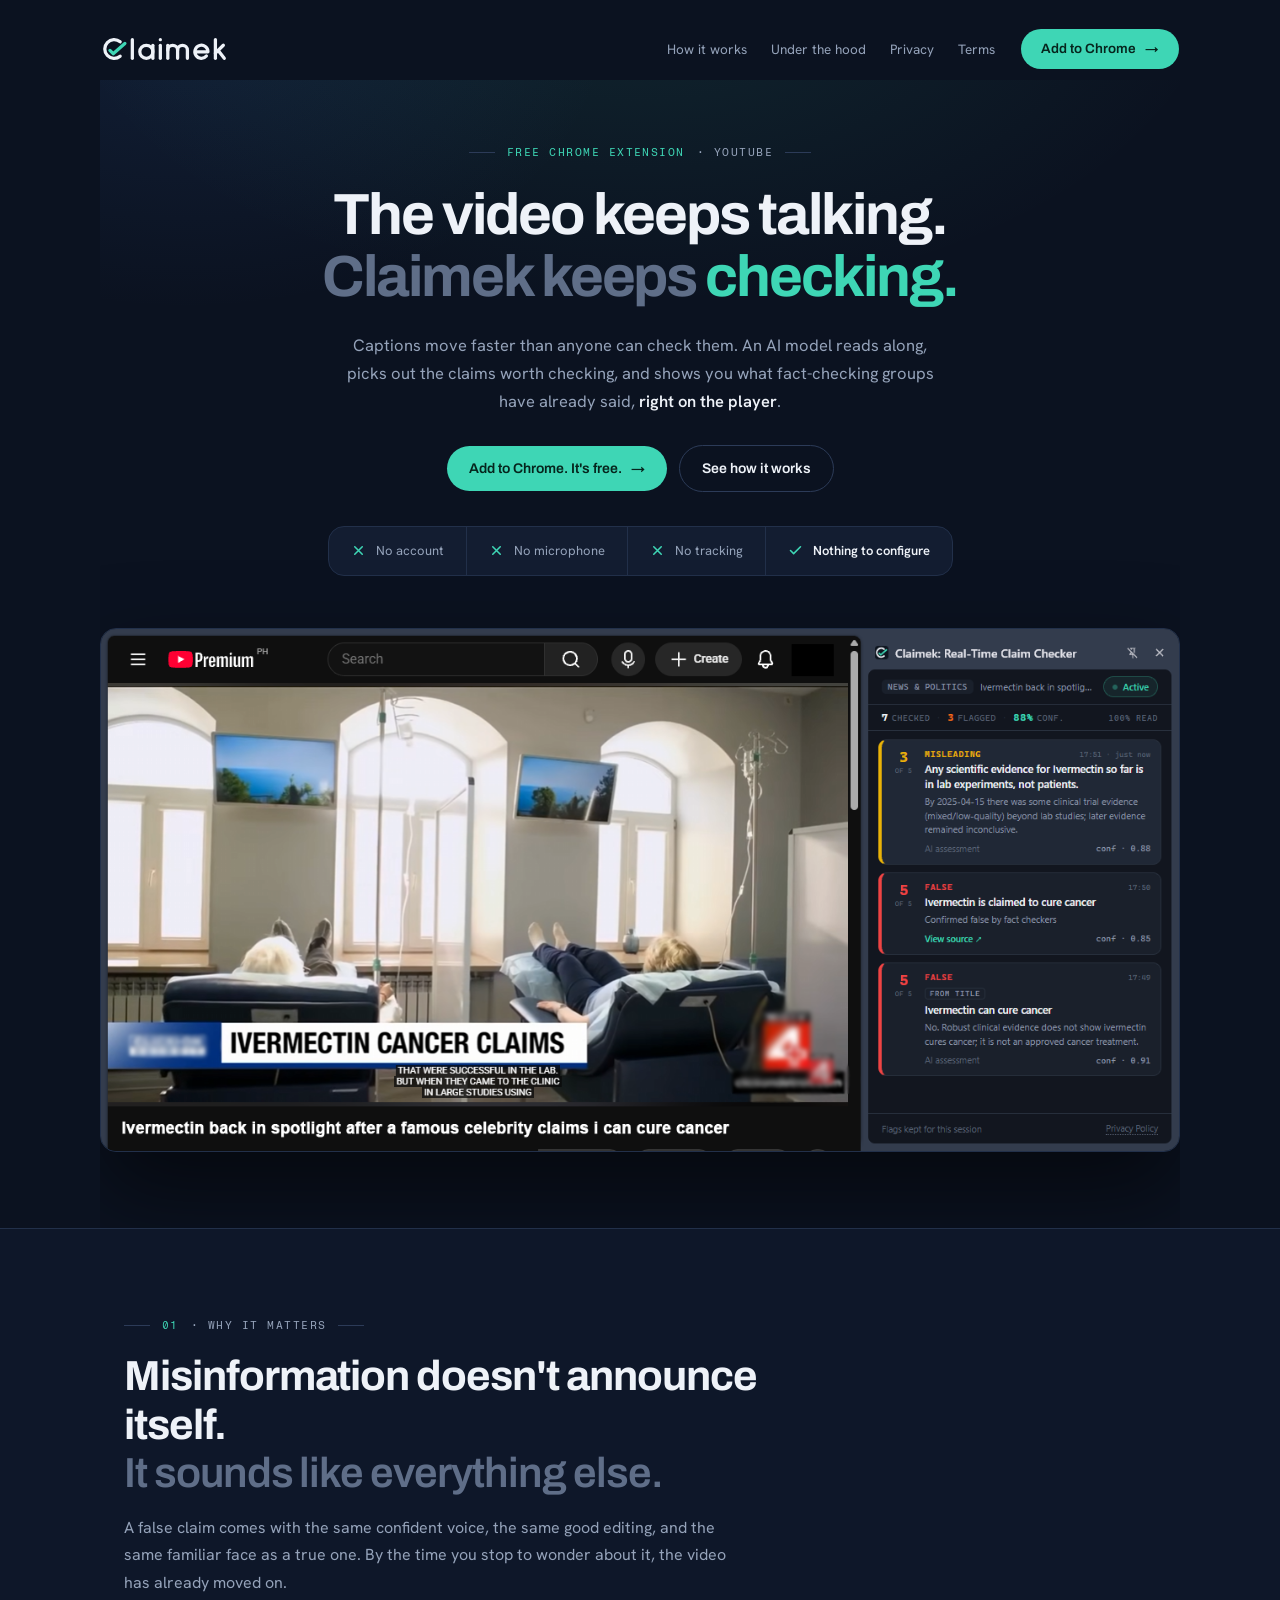
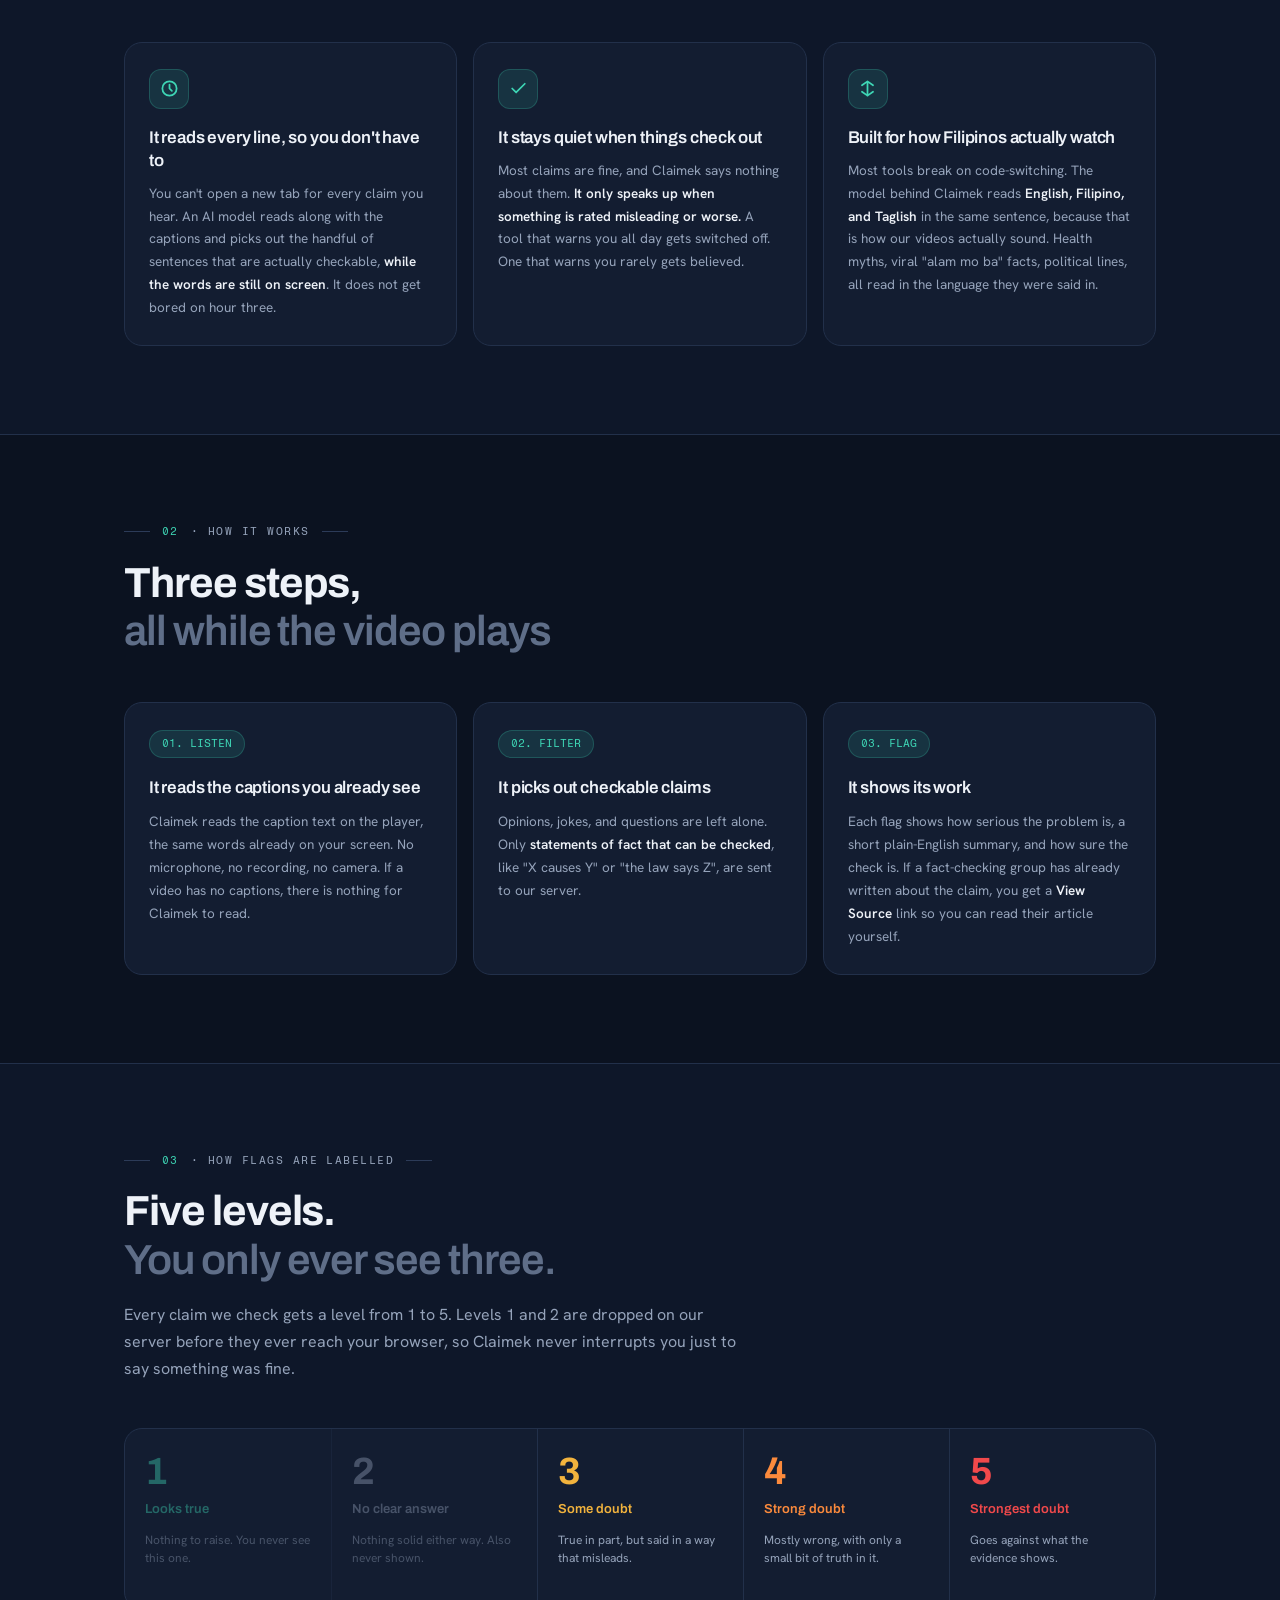
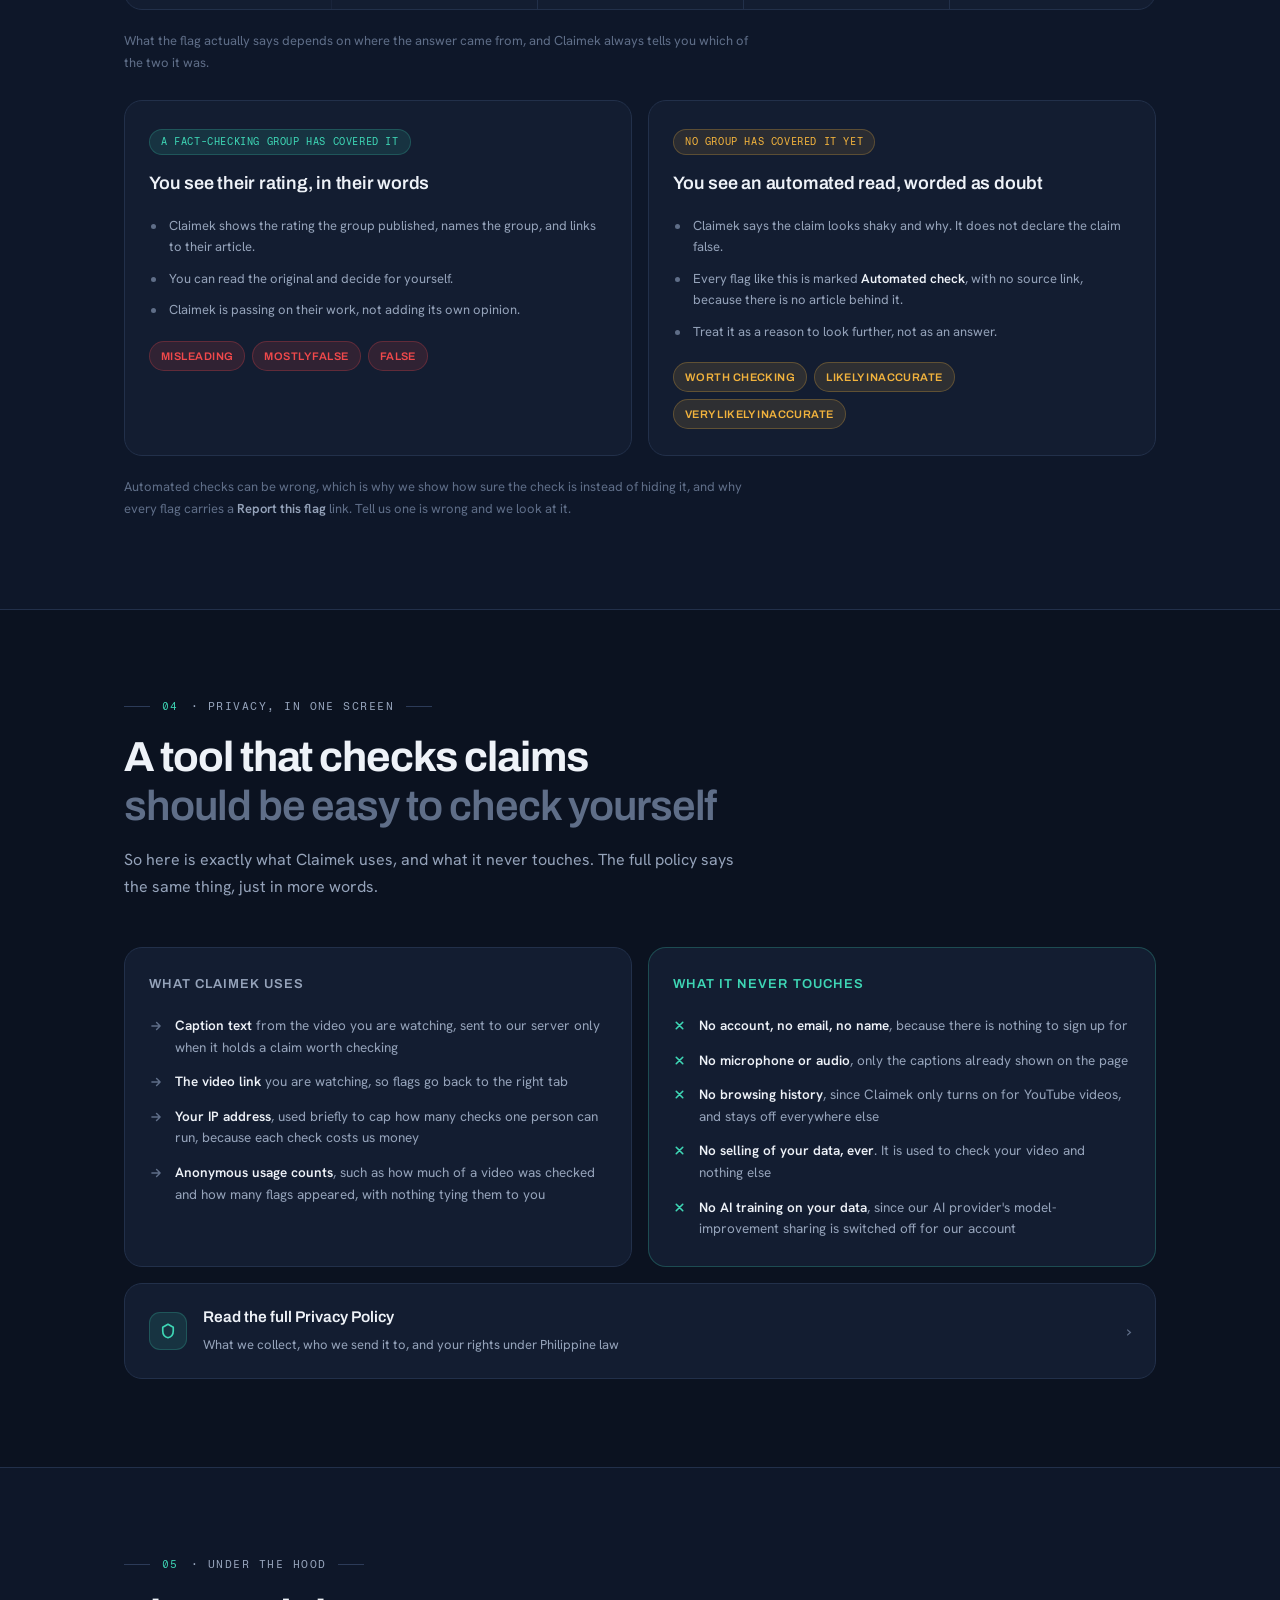
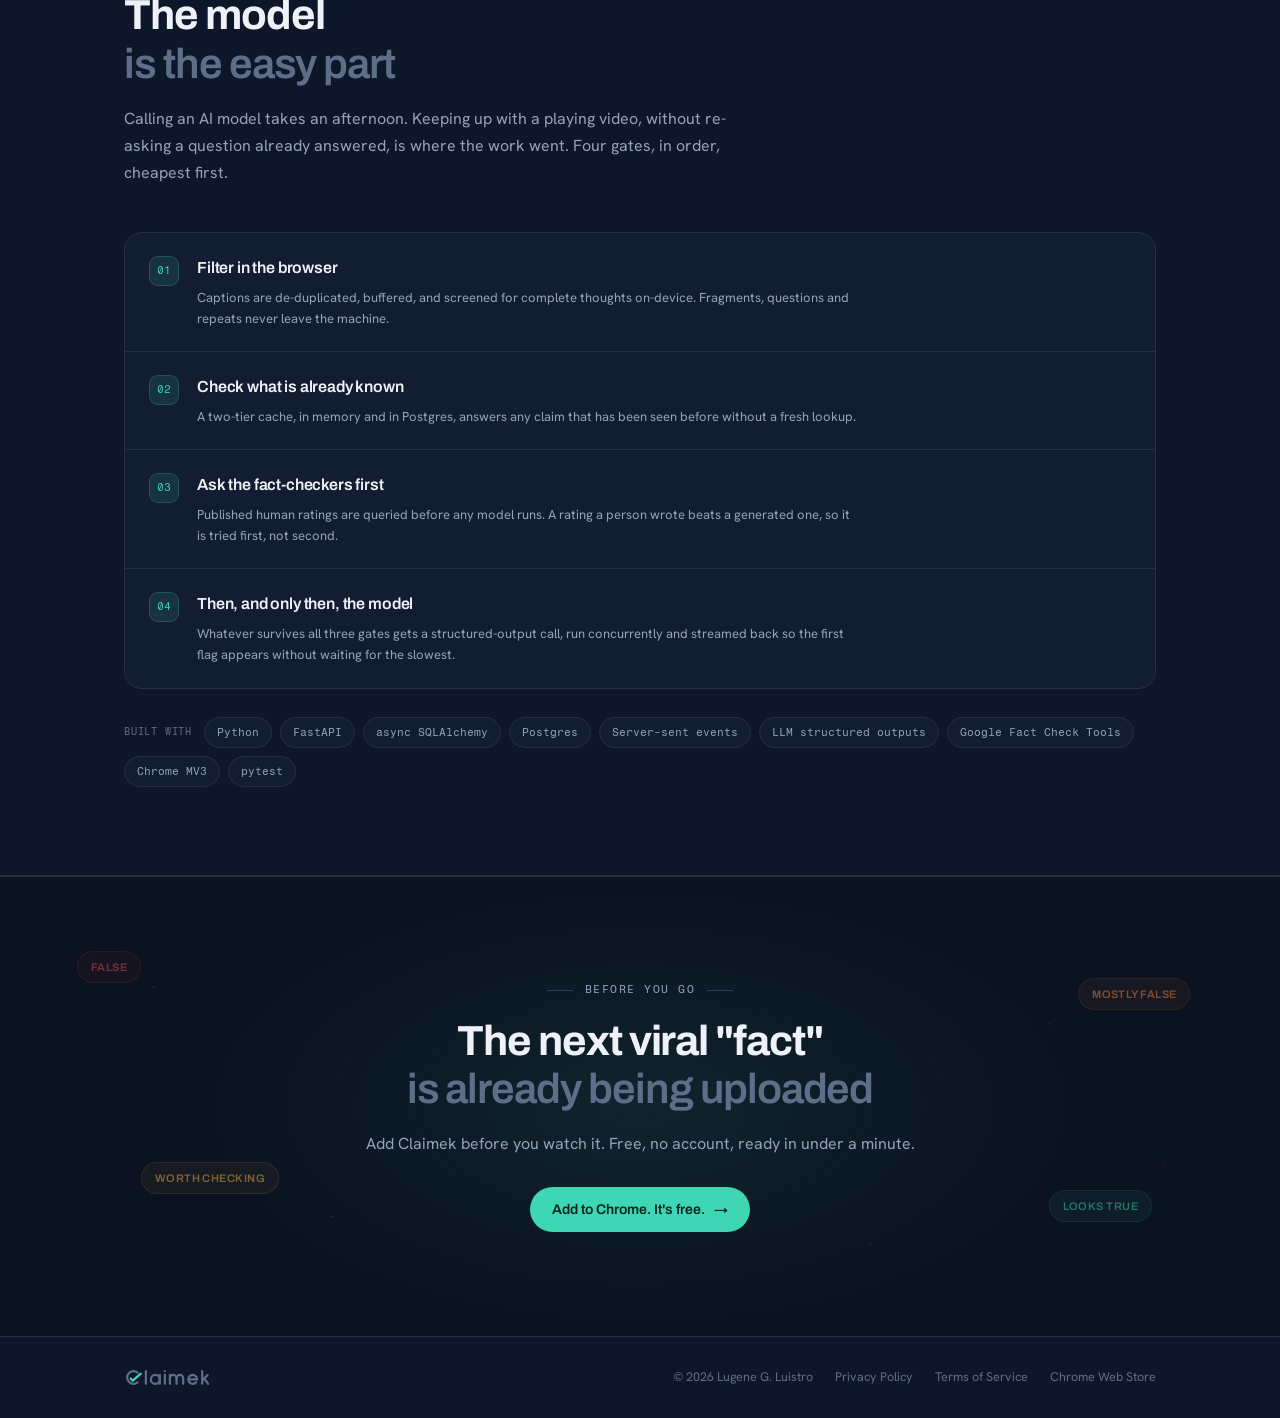
==== commit cf3ca492: "updated chrome link and banner" ====
--- a/index.html
+++ b/index.html
@@ -49,7 +49,7 @@
       <a href="/privacy">Privacy</a>
       <a href="/terms">Terms</a>
     </div>
-    <a class="btn btn--nav" href="https://chromewebstore.google.com/" target="_blank" rel="noopener">
+    <a class="btn btn--nav" href="https://chromewebstore.google.com/detail/ipkdkdedconlpipcabenngkbnaniocbk" target="_blank" rel="noopener">
       Add to Chrome <span class="arw">→</span>
     </a>
   </nav>
@@ -69,7 +69,7 @@
     </p>
 
     <div class="cta-row">
-      <a class="btn" href="https://chromewebstore.google.com/" target="_blank" rel="noopener">
+      <a class="btn" href="https://chromewebstore.google.com/detail/ipkdkdedconlpipcabenngkbnaniocbk" target="_blank" rel="noopener">
         Add to Chrome. It's free. <span class="arw">→</span>
       </a>
       <a class="btn btn--ghost" href="#how">See how it works</a>
@@ -94,6 +94,12 @@
       </div>
     </div>
 
+    <div class="shot">
+      <img src="/assets/hero-demo.png" width="1280" height="620" fetchpriority="high"
+           alt="Claimek's side panel open beside a YouTube news video, flagging the claim that ivermectin cures cancer as false and linking to the fact-check.">
+    </div>
+
+    <div class="mobile-demo">
     <div class="frame" aria-label="Product demonstration">
       <div class="ovl">
         <div class="row1">
@@ -127,6 +133,7 @@
       <span class="vdot">·</span>
       <span class="vviews">284K views</span>
     </div>
+    </div><!-- /.mobile-demo -->
   </div>
 
   <section id="why" class="band">
@@ -362,7 +369,7 @@
       <div class="eyebrow center">Before you go</div>
       <h2>The next viral "fact"<span class="soft">is already being uploaded</span></h2>
       <p class="lede">Add Claimek before you watch it. Free, no account, ready in under a minute.</p>
-      <a class="btn" href="https://chromewebstore.google.com/" target="_blank" rel="noopener">
+      <a class="btn" href="https://chromewebstore.google.com/detail/ipkdkdedconlpipcabenngkbnaniocbk" target="_blank" rel="noopener">
         Add to Chrome. It's free. <span class="arw">→</span>
       </a>
     </div>
@@ -390,7 +397,7 @@
     <span>© 2026 Lugene G. Luistro</span>
     <a href="/privacy">Privacy Policy</a>
     <a href="/terms">Terms of Service</a>
-    <a href="https://chromewebstore.google.com/" target="_blank" rel="noopener">Chrome Web Store</a>
+    <a href="https://chromewebstore.google.com/detail/ipkdkdedconlpipcabenngkbnaniocbk" target="_blank" rel="noopener">Chrome Web Store</a>
   </div>
 </footer>
 <script>
--- a/style.css
+++ b/style.css
@@ -226,6 +226,22 @@
   .vmeta .vtitle{color:var(--mut);font-weight:500}
   .vmeta .vdot{color:var(--line-2)}
 
+  /* Real product screenshot for the hero. Phones keep the mockup above instead:
+     this is a 1280px-wide desktop window, so its panel text is unreadable at phone
+     width, while the mockup reflows (see the 680px block at the end of this file). */
+  .shot{
+    margin-top:52px;
+    border:1px solid var(--line);
+    border-radius:16px;overflow:hidden;line-height:0;
+    box-shadow:0 40px 90px rgba(0,0,0,.55);
+  }
+  .shot img{display:block;width:100%;height:auto}
+  .mobile-demo{display:none}
+  @media (max-width:680px){
+    .shot{display:none}
+    .mobile-demo{display:block}
+  }
+
   /* ── Icon cards ─────────────────────────────────── */
   .cards3{display:grid;grid-template-columns:repeat(3,1fr);gap:16px;margin-top:46px}
   .card{
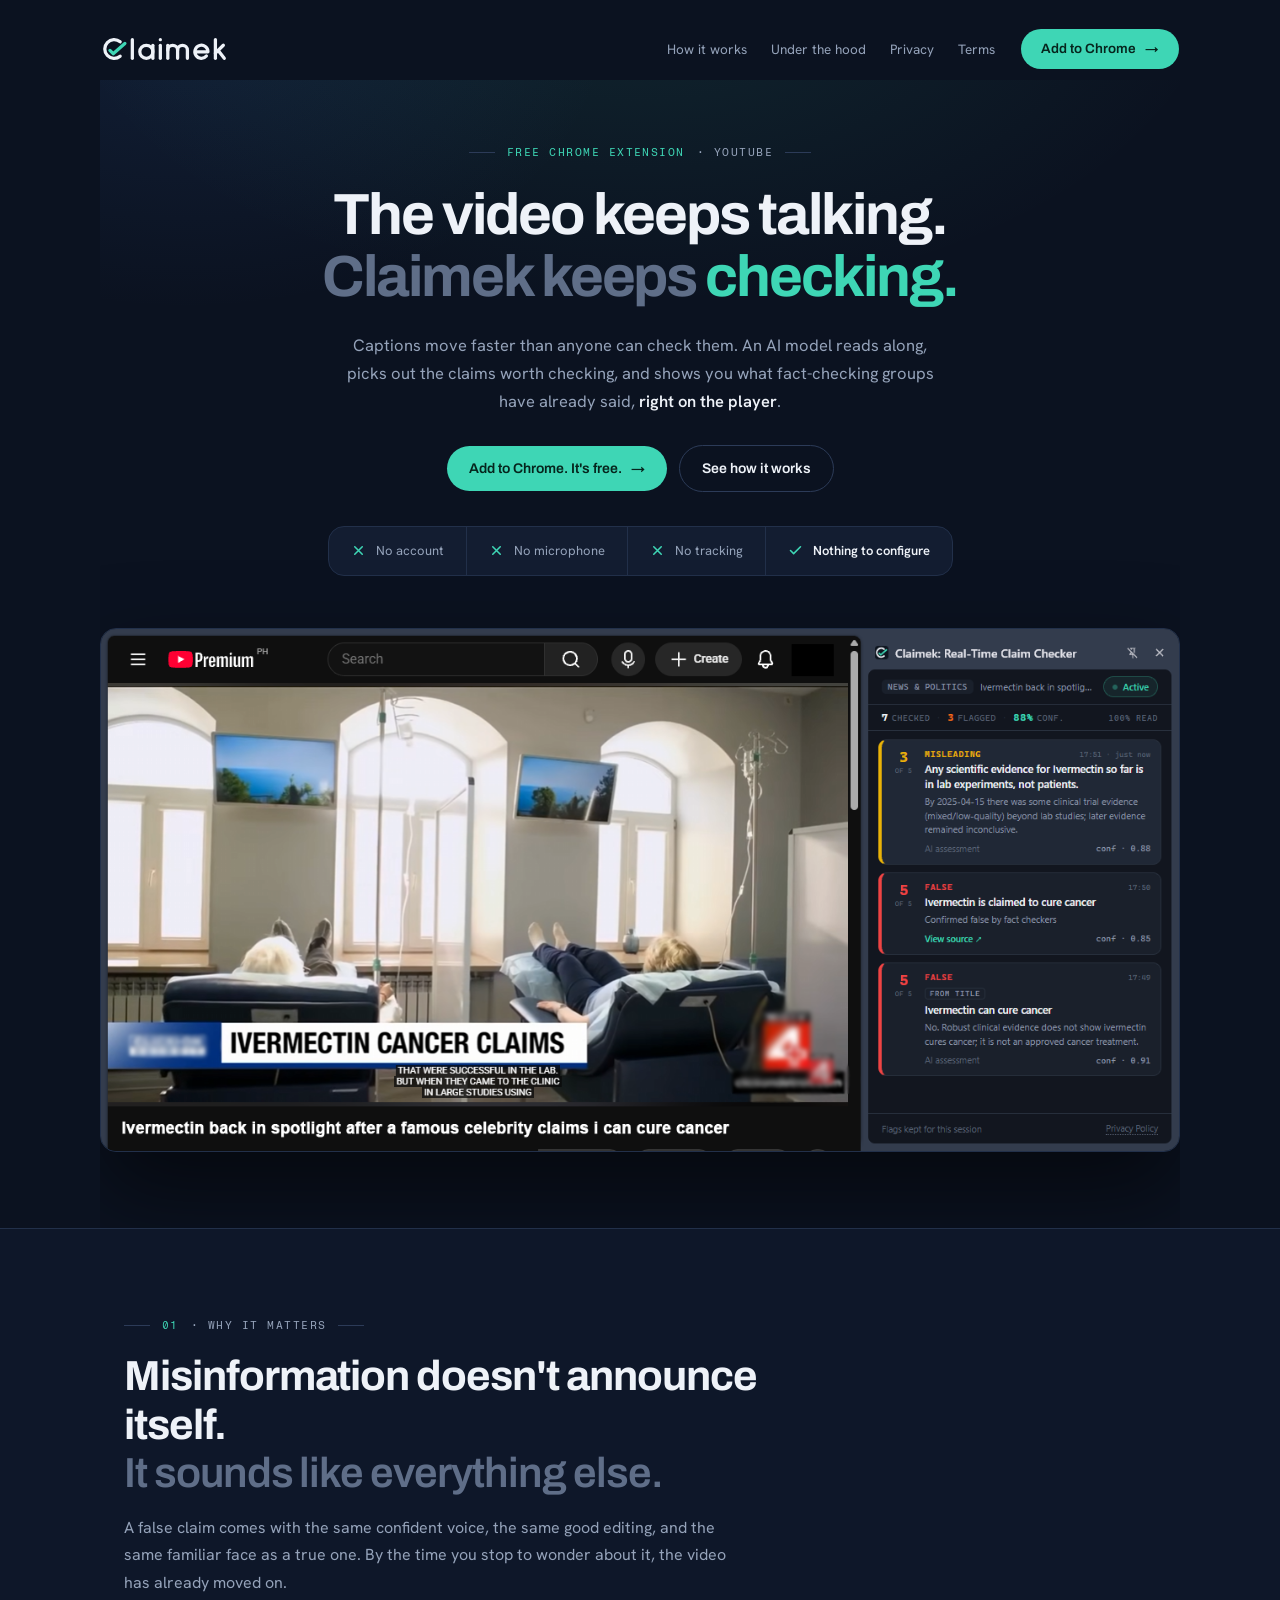
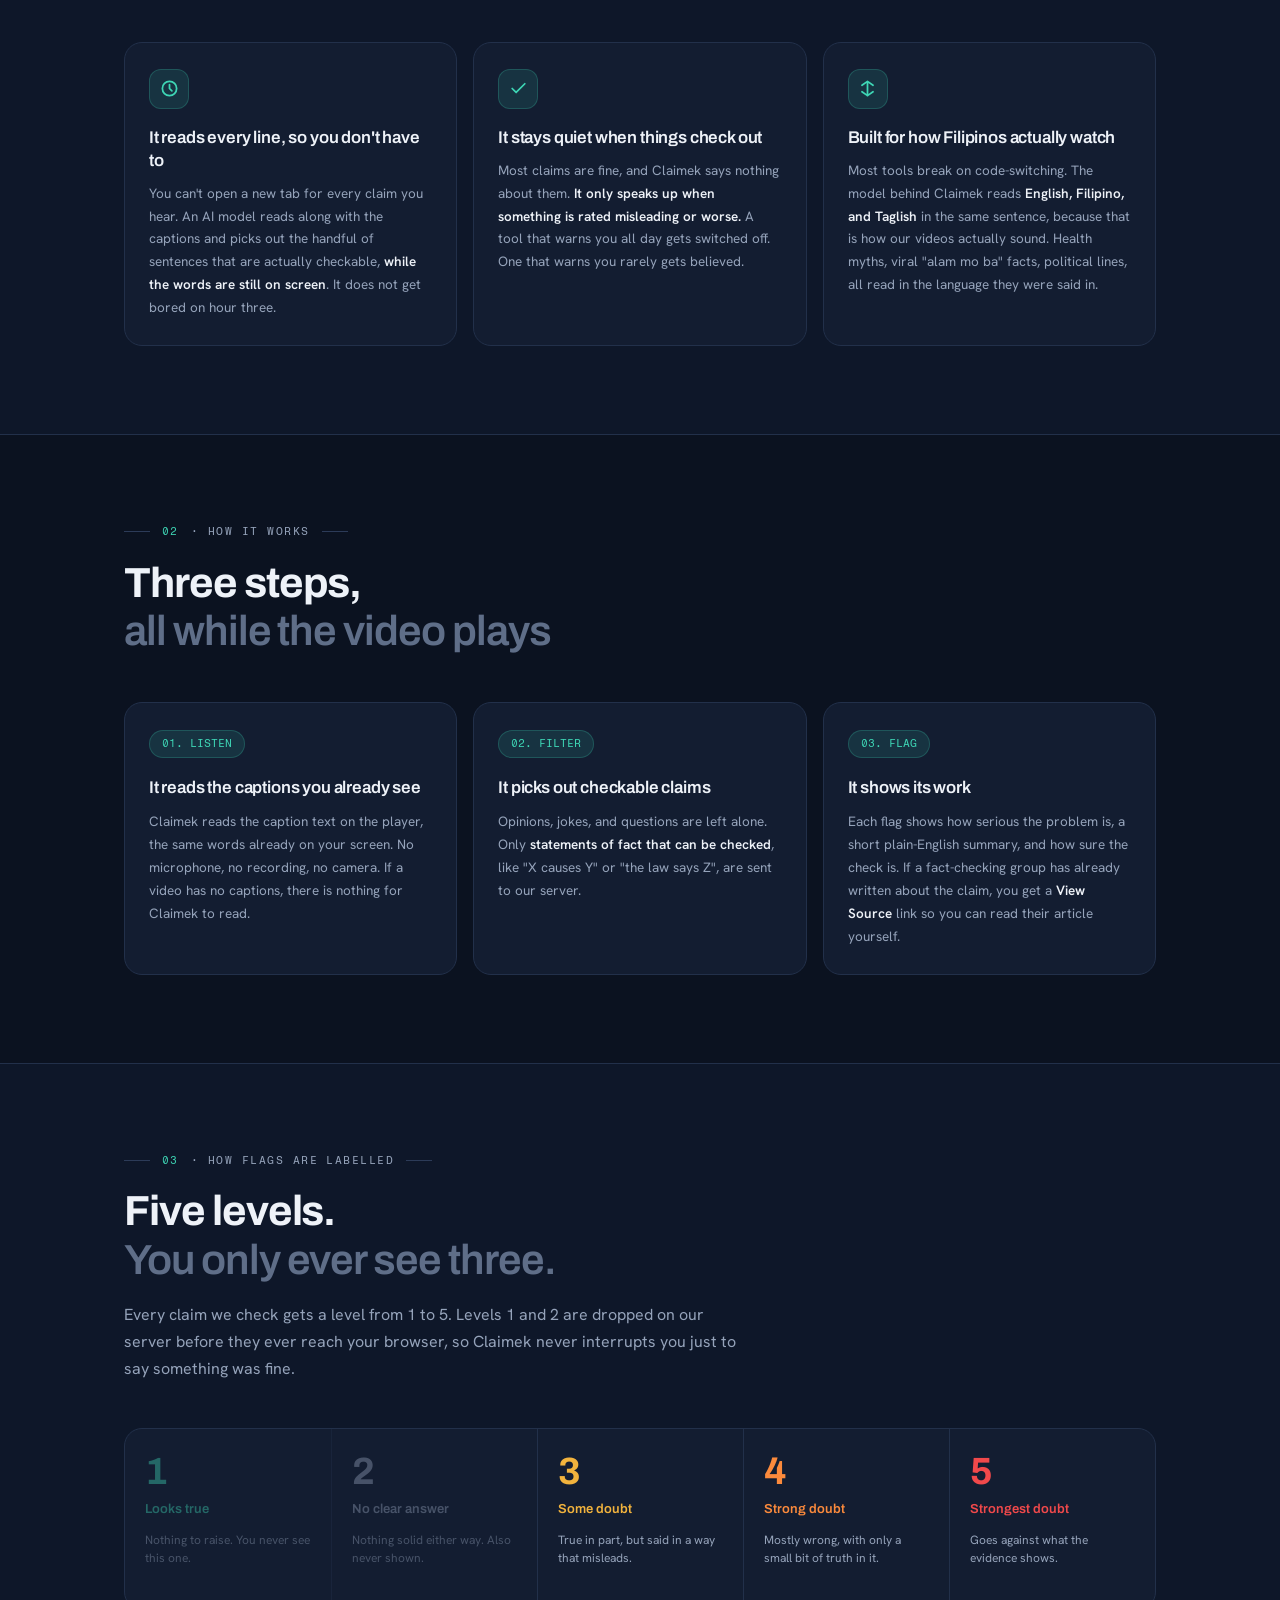
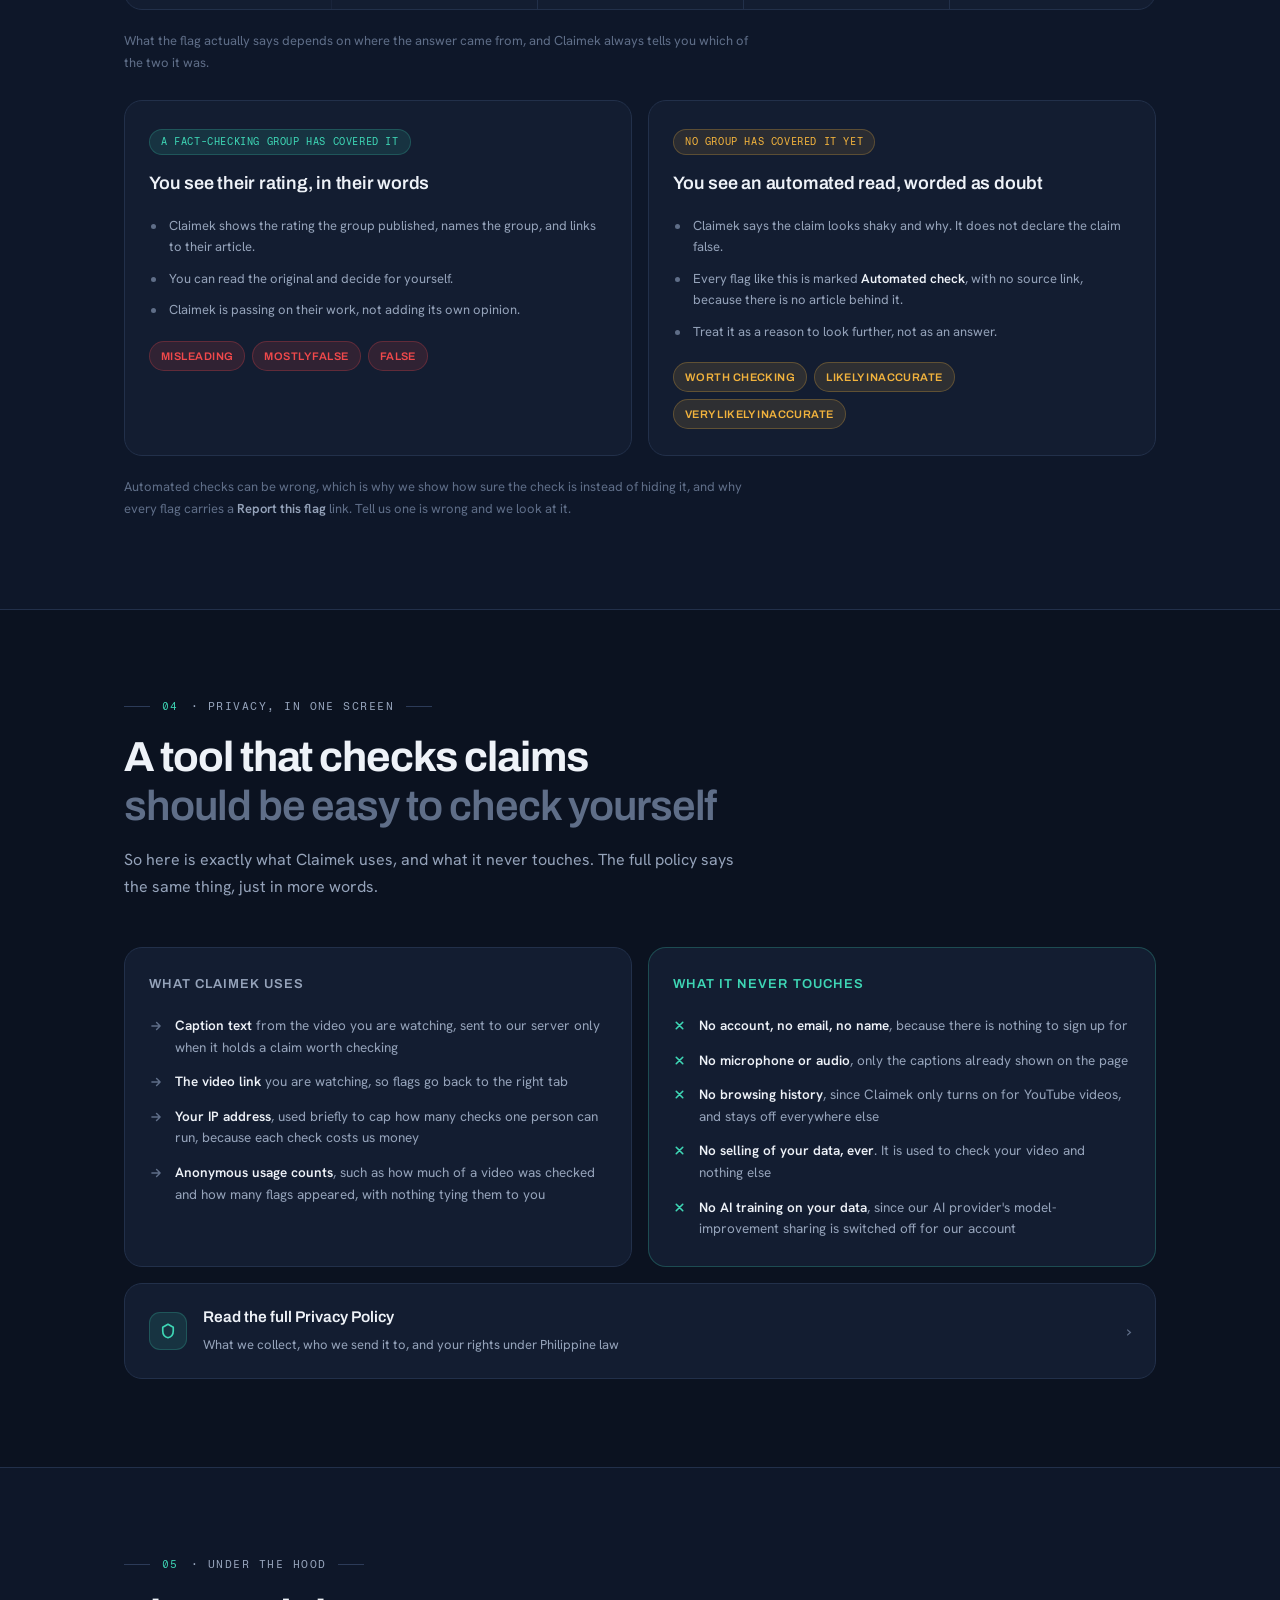
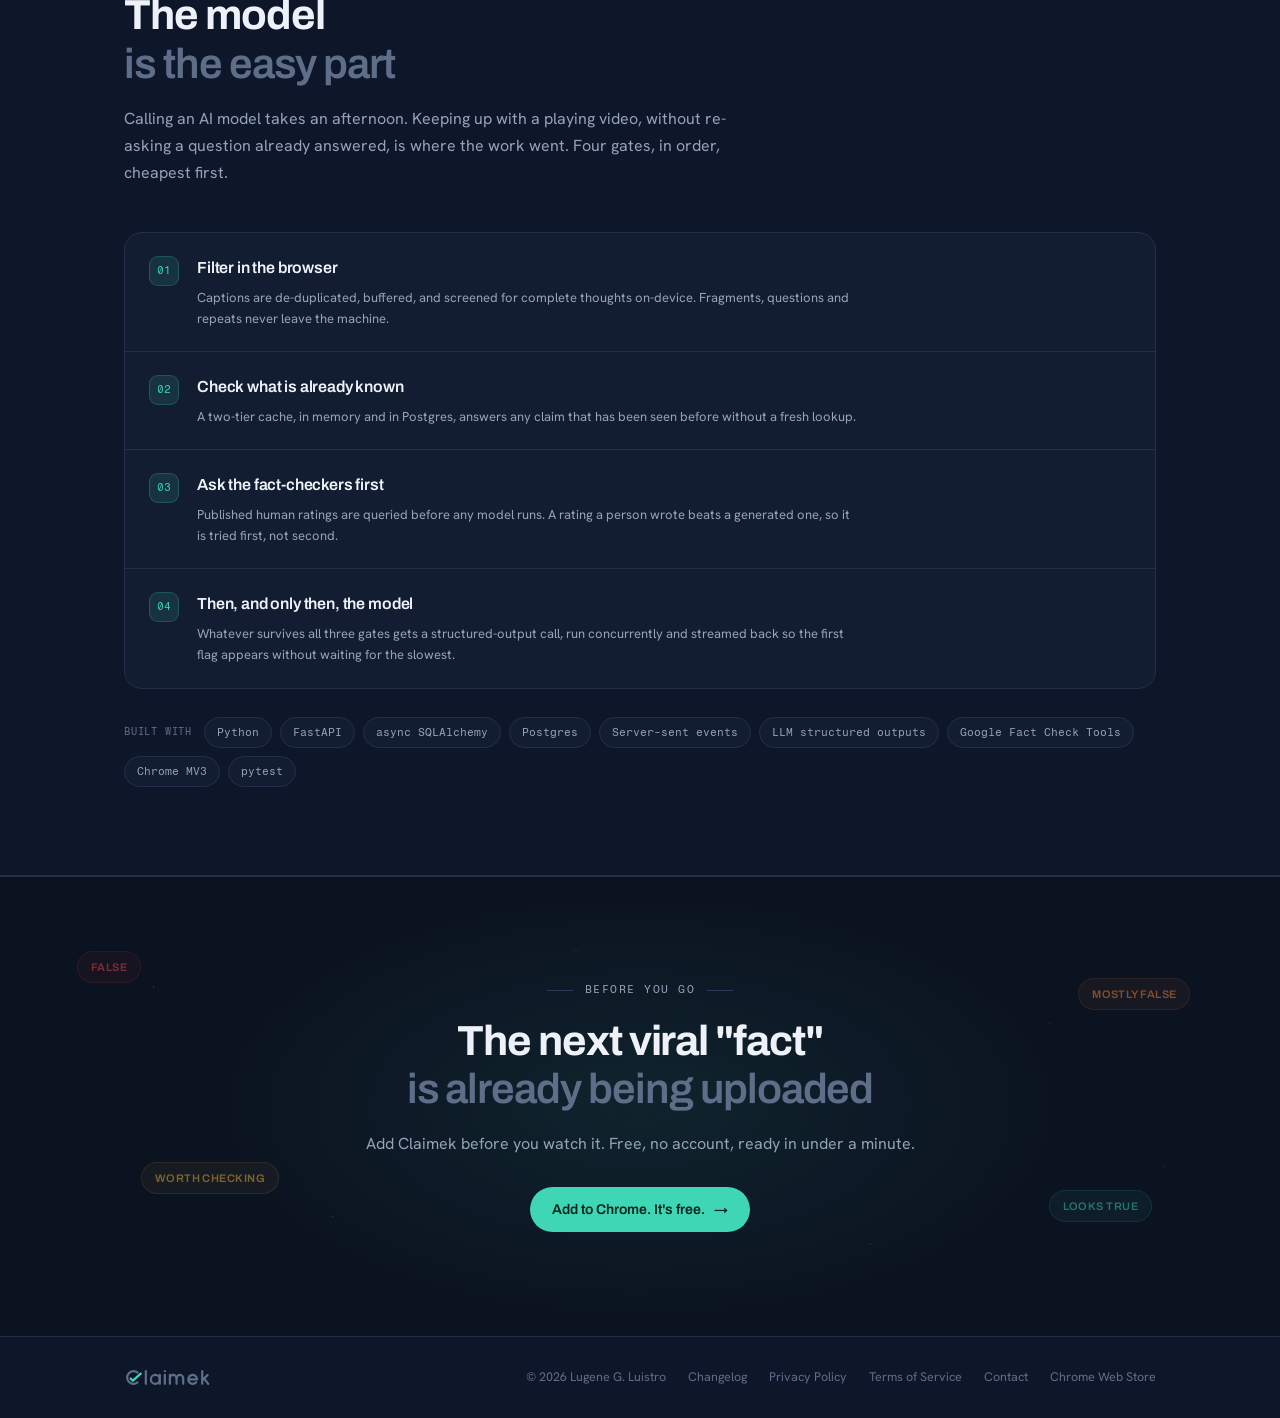
==== commit 8a5e1773: "added the change logs" ====
--- a/index.html
+++ b/index.html
@@ -395,8 +395,10 @@
       </svg>
     </div>
     <span>© 2026 Lugene G. Luistro</span>
+    <a href="/changelog">Changelog</a>
     <a href="/privacy">Privacy Policy</a>
     <a href="/terms">Terms of Service</a>
+    <a href="mailto:lugene12@gmail.com">Contact</a>
     <a href="https://chromewebstore.google.com/detail/ipkdkdedconlpipcabenngkbnaniocbk" target="_blank" rel="noopener">Chrome Web Store</a>
   </div>
 </footer>
--- a/style.css
+++ b/style.css
@@ -236,6 +236,24 @@
     box-shadow:0 40px 90px rgba(0,0,0,.55);
   }
   .shot img{display:block;width:100%;height:auto}
+  .meter-note a{color:var(--teal);text-decoration:none;border-bottom:1px dotted var(--teal)}
+
+  /* ── Quick start steps (start.html) ─────────────── */
+  .gstep{margin-top:44px}
+  .gnum{font-family:var(--cap);font-size:12px;font-weight:600;letter-spacing:.12em;color:var(--teal)}
+  .gstep h2{margin-top:6px}
+  .gcheck{color:var(--ink)}
+  .gcheck b{color:var(--teal);font-weight:600}
+  .gshot{
+    margin-top:18px;border:1px solid var(--line);border-radius:14px;
+    overflow:hidden;line-height:0;background:var(--panel);
+  }
+  .gshot img{display:block;width:100%;height:auto}
+  .gnote{
+    margin-top:16px;padding-left:14px;border-left:3px solid var(--line-2);
+    color:var(--dim);font-size:13.5px;line-height:1.7;
+  }
+
   .mobile-demo{display:none}
   @media (max-width:680px){
     .shot{display:none}
